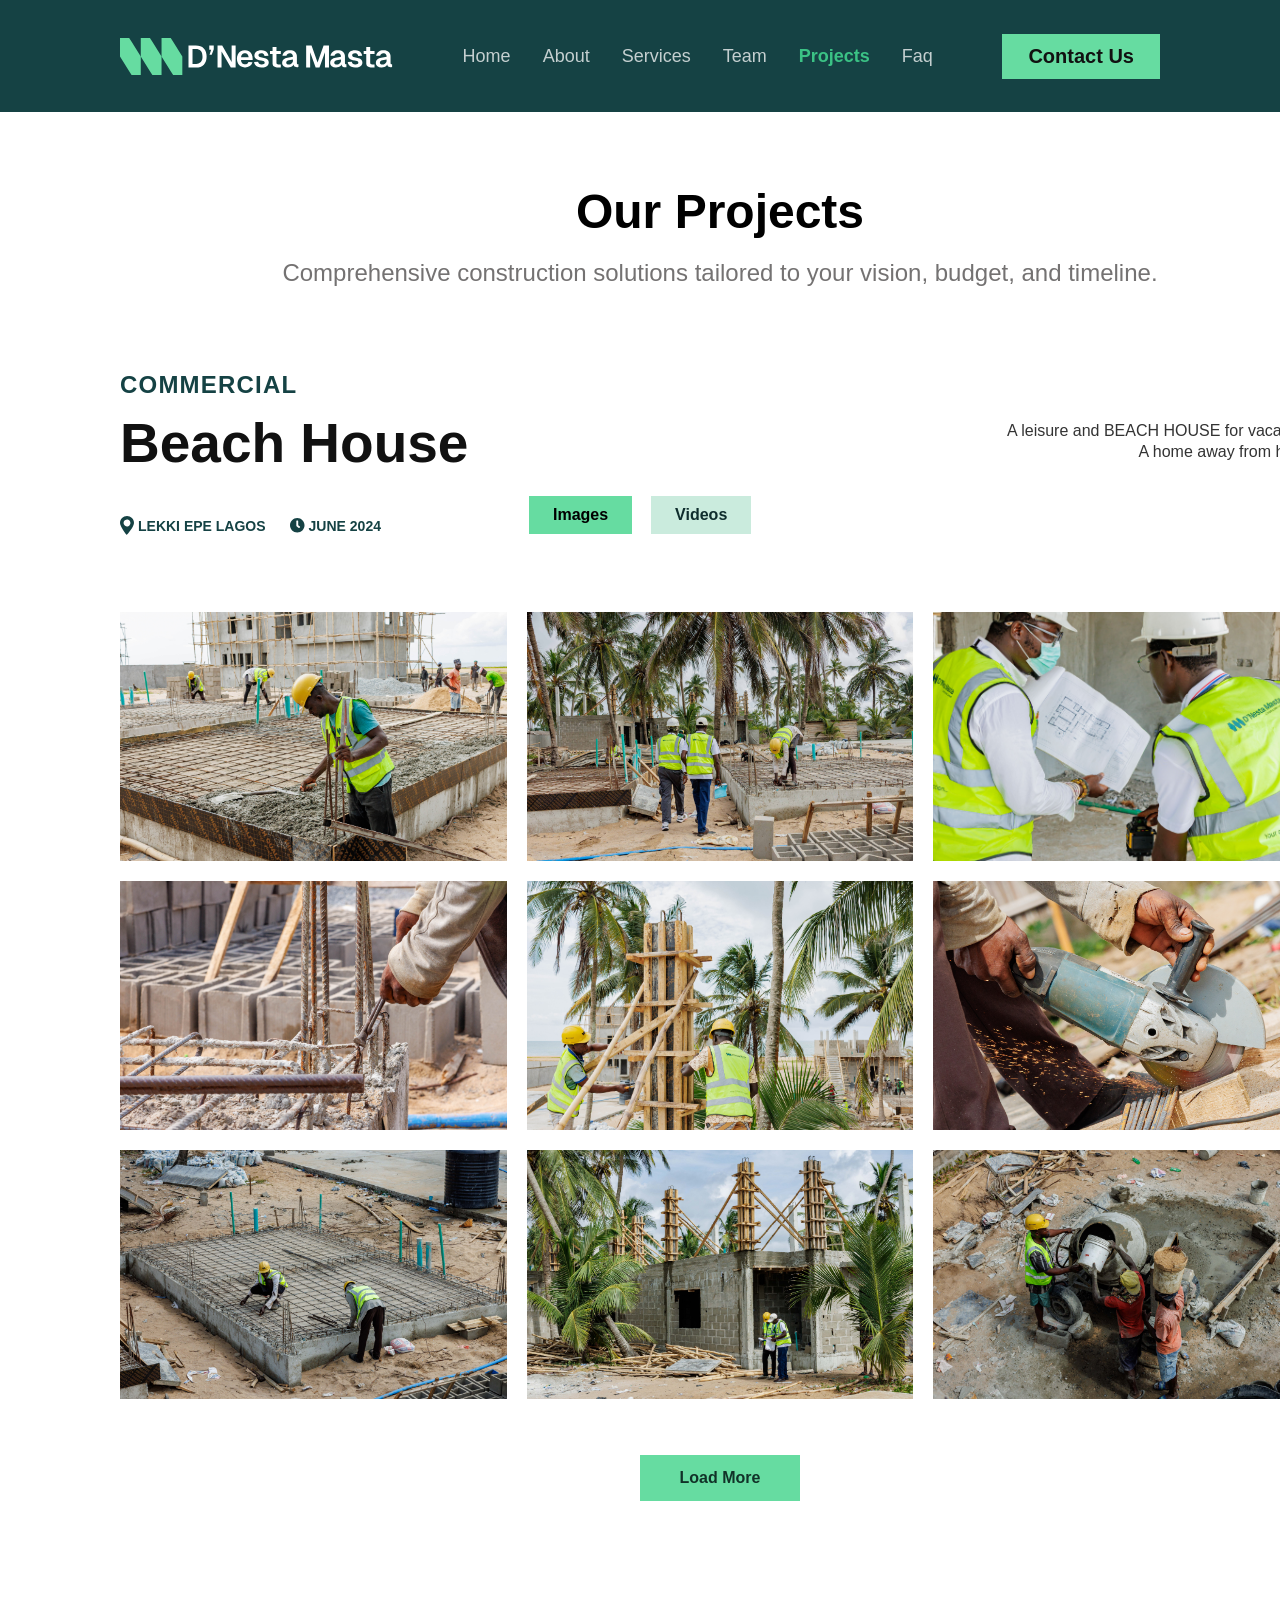
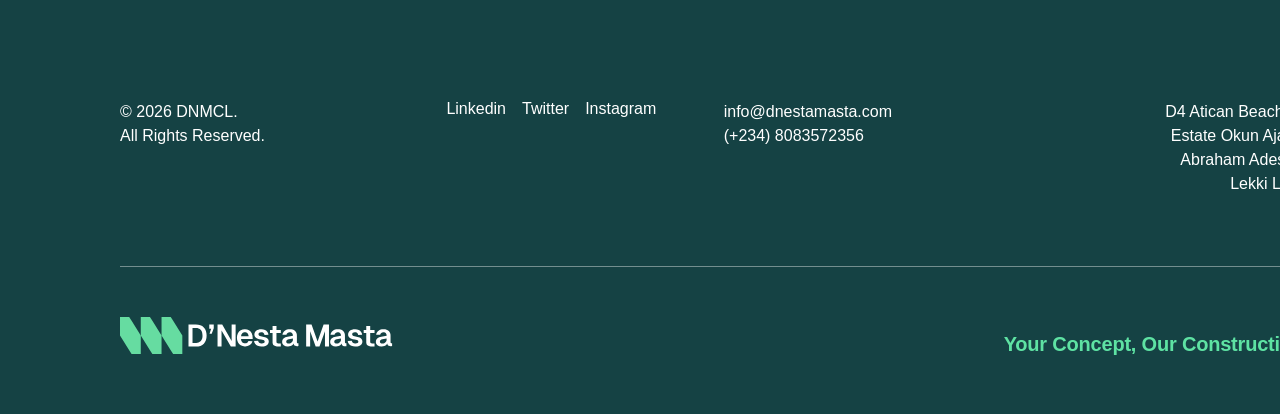
==== project-1.html @ f8fc4d4d "commit" ====
<!DOCTYPE html>
<html lang="en">
<head>
    <meta charset="UTF-8">
    <meta name="viewport" content="width=device-width, initial-scale=1.0">
    <title>Residential Project — D'Nesta Masta</title>
    
    <link rel="stylesheet" href="css/styles.css">
    
    <link rel="stylesheet" href="css/projects.css">
</head>
<body>

    <header class="site-header">
        <div class="site-container header-inner">
            <a href="index.html" class="brand-logo">
                <img src="Assets/Icon/Icon + Word Mark.svg" alt="D'Nesta Masta Logo" class="logo-mark">
            </a>

            <nav class="main-navigation">
                <ul class="nav-links-list">
                    <li><a href="index.html" class="nav-anchor">Home</a></li>
                    <li><a href="index.html#about" class="nav-anchor">About</a></li>
                    <li><a href="index.html#services" class="nav-anchor">Services</a></li>
                    <li><a href="index.html#team" class="nav-anchor">Team</a></li>
                    <li><a href="project-1.html" class="nav-anchor">Projects</a></li>
                    <li><a href="index.html#faq" class="nav-anchor">Faq</a></li>
                </ul>
            </nav>

            <div class="header-action">
                <a href="mailto:hello@nestermaster.com" class="btn-primary-cta">Contact Us</a>
            </div>
        </div>
    </header>

    <main class="portfolio-subpage-wrapper">
        
        <section class="portfolio-intro-deck">
            <div class="site-container text-center">
                <h1 class="portfolio-master-title">Our Projects</h1>
                <p class="portfolio-header-lead">
                    Comprehensive construction solutions tailored to your vision, budget, and timeline.
                </p>
            </div>
        </section>

        <section class="project-spec-showcase">
            <div class="site-container">
                <div class="project-spec-header">
                    <div class="spec-meta-left">
                        <span class="spec-tag">COMMERCIAL</span>
                        <h2 class="spec-title">Beach House</h2>
                        <div class="spec-logistics">
                            <span class="meta-item"> <img src="Assets/Icon/Location--inject-1.svg" alt=""> LEKKI EPE LAGOS</span>
                            <span class="meta-item"> <img src="Assets/Icon/Date.svg" alt=""> JUNE 2024</span>
                            
                            <div class="media-toggle-wrapper">
                                <button id="tab-show-images" class="btn-toggle-tab is-active">Images</button>
                                <button id="tab-show-videos" class="btn-toggle-tab">Videos</button>
                            </div>
                        </div>
                    </div>
                    <div class="spec-meta-right">
                        <p class="spec-description-text">
                           A leisure and BEACH HOUSE for vacations. <br>A home away from home.
                        </p>
                    </div>
                </div>

                <div id="project-gallery-grid" class="project-media-grid">
                    <div class="project-media-card" data-index="0"><img src="Assets/Images/dnmcl image/419A0001.jpg" alt="Residential Detail View"></div>
                    <div class="project-media-card" data-index="1"><img src="Assets/Images/dnmcl image/419A9999.jpg" alt="Residential Structural Build"></div>
                    <div class="project-media-card" data-index="2"><img src="Assets/Images/dnmcl image/419A0053.jpg" alt="Interior Framing Stage"></div>
                    <div class="project-media-card" data-index="3"><img src="Assets/Images/dnmcl image/419A9965.jpg" alt="Foundation Framework Block"></div>
                    <div class="project-media-card" data-index="4"><img src="Assets/Images/dnmcl image/419A0012.jpg" alt="Exterior Brick Masonry"></div>
                    <div class="project-media-card" data-index="5"><img src="Assets/Images/dnmcl image/419A0029.jpg" alt="Roofing Support Installation"></div>
                    <div class="project-media-card" data-index="6"><img src="Assets/Images/dnmcl image/419A9992.jpg" alt="Aerial Suite Perspective"></div>
                    <div class="project-media-card" data-index="7"><img src="Assets/Images/dnmcl image/419A9978.jpg" alt="Site Progress Overview"></div>
                    <div class="project-media-card" data-index="8"><img src="Assets/Images/dnmcl image/419A9987.jpg" alt="Plastering Work In Progress"></div>

                    <div class="project-media-card hidden-row" data-index="9"><img src="Assets/Images/dnmcl image/419A0039.jpg" alt="Additional Progress Shot"></div>
                    <div class="project-media-card hidden-row" data-index="10"><img src="Assets/Images/dnmcl image/419A0043.jpg" alt="Additional Progress Shot"></div>
                    <div class="project-media-card hidden-row" data-index="11"><img src="Assets/Images/dnmcl image/419A0020.jpg" alt="Additional Progress Shot"></div>
                    <div class="project-media-card hidden-row" data-index="12"><img src="Assets/Images/dnmcl image/419A9978.jpg" alt="Additional Progress Shot"></div>
                    <div class="project-media-card hidden-row" data-index="13"><img src="Assets/Images/dnmcl image/419A9989.jpg" alt="Additional Progress Shot"></div>
                </div>

                <div id="project-video-grid" class="project-media-grid hidden-pane">
       <div class="project-media-card video-card">
                        <video controls poster="Assets/Images/dnmcl image/419A9999.jpg">
                            <source src="Assets/Videos/DJI_20260325104819_0521.mov" type="video/mp4">
                        </video>
                    </div>

                    <div class="project-media-card video-card">
                        <video controls poster="Assets/Images/dnmcl image/419A0001.jpg">
                            <source src="Assets/Videos/DJI_20260325101405_0474.mov" type="video/mp4">
                        </video>
                    </div>

                    <div class="project-media-card video-card">
                        <video controls poster="Assets/Images/dnmcl image/419A9993.jpg">
                            <source src="Assets/Videos/DJI_20260325105020_0524.mov" type="video/mp4">
                        </video>
                    </div>
                </div>

                <div class="gallery-action-wrapper">
                    <button id="btn-load-more" class="btn-gallery-load">Load More</button>
                </div>

                <div id="gallery-lightbox" class="lightbox-overlay">
    <button class="lightbox-close" aria-label="Close Preview">✕</button>
    
    <button class="lightbox-arrow arrow-left" aria-label="Previous Image">
        <img src="Assets/Icon/Prev.svg" alt="prev-btn">
    </button>
    
    <!-- 🎯 Dynamic Media Stage Wrapper -->
    <div class="lightbox-content">
        <img id="lightbox-target-img" src="" alt="Expanded Project Image View" style="display: none;">
        <video id="lightbox-target-video" controls autoplay src="" style="display: none;"></video>
    </div>
    
    <button class="lightbox-arrow arrow-right" aria-label="Next Image">
        <img src="Assets/Icon/next.svg" alt="next-btn">
    </button>
</div>

            </div>
        </section>
    </main>

    <footer class="site-footer-wrapper">
        <div class="site-container">
            <div class="footer-meta-grid">
                <div class="footer-grid-col col-copyright">
                    <p>© 2026 DNMCL.<br>All Rights Reserved.</p>
                </div>
                <div class="footer-grid-col col-socials">
                    <ul class="footer-inline-links">
                        <li><a href="https://linkedin.com" target="_blank" rel="noopener">Linkedin</a></li>
                        <li><a href="https://twitter.com" target="_blank" rel="noopener">Twitter</a></li>
                        <li><a href="https://instagram.com" target="_blank" rel="noopener">Instagram</a></li>
                    </ul>
                </div>
                <div class="footer-grid-col col-contact">
                    <p>
                        <a href="mailto:info@dnestamasta.com" class="footer-interactive-link">info@dnestamasta.com</a><br>
                        <a href="tel:+2348083572356" class="footer-interactive-link">(+234) 8083572356</a>
                    </p>
                </div>
                <div class="footer-grid-col col-address">
                    <p>
                        D4 Atican Beach view<br>
                        Estate Okun Ajah Off<br>
                        Abraham Adesanya<br>
                        Lekki Lagos.
                    </p>
                </div>
            </div>

            <hr class="footer-structural-divider">

            <div class="footer-branding-block">
                <div class="footer-brand-anchor">
                    <img src="Assets/Icon/Icon + Word Mark.svg" alt="D'Nesta Masta Logo" class="footer-brand-logo-img">
                </div>
                <div class="footer-tagline-block">
                    <p class="footer-tagline-text">Your Concept, Our Construction...</p>
                </div>
            </div>
        </div>
    </footer>

    <script src="js/main.js"></script>
    <script src="js/projects.js"></script>
</body>
</html>
---- css/styles.css ----
/* ==========================================================================
   1. GEIST SANS FONTS INSTALLATION
   ========================================================================== */
@font-face {
    font-family: 'Geist';
    src: url('../Assets/Fonts/Geist-Light.woff2') format('woff2');
    font-weight: 300;
    font-style: normal;
    font-display: swap;
}

@font-face {
    font-family: 'Geist';
    src: url('../Assets/Fonts/Geist-Regular.woff2') format('woff2');
    font-weight: 400;
    font-style: normal;
    font-display: swap;
}

@font-face {
    font-family: 'Geist';
    src: url('../Assets/Fonts/Geist-Medium.woff2') format('woff2');
    font-weight: 500;
    font-style: normal;
    font-display: swap;
}

@font-face {
    font-family: 'Geist';
    src: url('../Assets/Fonts/Geist-Semibold.woff2') format('woff2');
    font-weight: 600;
    font-style: normal;
    font-display: swap;
}

@font-face {
    font-family: 'Geist';
    src: url('../Assets/Fonts/Geist-Bold.woff2') format('woff2');
    font-weight: 700;
    font-style: normal;
    font-display: swap;
}

@font-face {
    font-family: 'Geist';
    src: url('../Assets/Fonts/Geist-Extrabold.woff2') format('woff2');
    font-weight: 800;
    font-style: normal;
    font-display: swap;
}

@font-face {
    font-family: 'Geist';
    src: url('../Assets/Fonts/Geist-Black.woff2') format('woff2');
    font-weight: 900;
    font-style: normal;
    font-display: swap;
}

/* ==========================================================================
   2. DESIGN TOKENS (EXCLUSIVELY 1440PX DESKTOP SPECIFICATIONS)
   ========================================================================== */
:root {
    /* Color Palette */
    --clr-teal-bg: #154244;
    --clr-mint-accent: #66DCA1;
    --clr-text-white: #FFFFFF;
    --clr-dark-heading: #000000;
    --clr-dark-meta: #111111;
    --clr-mint-green: #E6EFEE;
    --clr-mint-deepgreen: #BCD2D3;
    
    /* Typography Family */
    --font-family-base: 'Geist', -apple-system, BlinkMacSystemFont, sans-serif;

    /* 🎬 MOTION AND ANIMATION CONTROLS */
    --ease-premium-spring: cubic-bezier(0.25, 1, 0.5, 1);
    --ease-smooth-in-out: cubic-bezier(0.9, 0, 0.2, 1);
    --motion-duration-long: 5s;
}

/* ==========================================================================
   3. GLOBAL MASTER RESET & GROUND RULES
   ========================================================================== */
*, *::before, *::after {
    box-sizing: border-box;
    margin: 0;
    padding: 0;
}

html {
    scroll-behavior: smooth;
    background-color: #FFFFFF;
}

body {
    font-family: var(--font-family-base);
    background-color: #FFFFFF;
    -webkit-font-smoothing: antialiased;
    padding-top: 104px;    /* Matches the exact desktop height of your header */
}

/* ==========================================================================
   3.1 HARDWARE ACCELERATED ENTRANCE KEYFRAMES
   ========================================================================== */
@keyframes sectionCardReveal {
    from {
        opacity: 0;
        transform: translateY(40px) scale(0.98);
    }
    to {
        opacity: 1;
        transform: translateY(0) scale(1);
    }
}

@keyframes sideSlideReveal {
    from {
        opacity: 0;
        transform: translateX(50px);
    }
    to {
        opacity: 1;
        transform: translateX(0);
    }
}

/* ==========================================================================
   4. LOCKED LAYOUT CONTAINER SPECIFICATIONS (1440px Canvas / 1200px Content)
   ========================================================================== */
.site-container {
    width: 1440px;
    max-width: 1440px;
    margin-right: auto;
    margin-left: auto;
    padding-right: 120px; /* Precise Right Alignment Guideline */
    padding-left: 120px;  /* Precise Left Alignment Guideline */
}

/* ==========================================================================
   5. SITE HEADER COMPONENT (DESKTOP)
   ========================================================================== */
.site-header {
    background-color: var(--clr-teal-bg);
    width: 100%;
    height: 112px; /* Fixed premium desktop rhythm height */
    display: flex;
    align-items: center;
    position: fixed;
    top: 0;
    left: 0;
    z-index: 1000;
}

.header-inner {
    display: flex;
    justify-content: space-between;
    align-items: center;
    width: 100%;
}

.brand-logo {
    display: flex;
    align-items: center;
    gap: 12px;
    text-decoration: none;
    color: var(--clr-text-white);
}

.logo-mark {
    width: auto;
    height: 37px;
}

.logo-text {
    font-size: 24px;
    font-weight: 700;
    letter-spacing: -0.02em;
}

/* Horizontal Link Matrix */
.nav-links-list {
    display: flex;
    align-items: center;
    gap: 32px;
    list-style: none;
}

.nav-anchor {
    font-size: 18px;
    font-weight: 450;
    color: var(--clr-text-white);
    text-decoration: none;
    opacity: 0.75;
    transition: opacity 0.25s ease;
}

.nav-anchor.active-anchor {
    color: #3bc285;
    font-weight: 600;
}

.nav-anchor:hover,
.active-anchor {
    opacity: 1;
    color: var(--clr-mint-accent);
}

/* Brand Button Structure */
.btn-primary-cta {
    background-color: var(--clr-mint-accent);
    color: var(--clr-dark-meta);
    text-decoration: none;
    padding: 11px 26px;
    border-radius: 0px;
    font-weight: 650;
    font-size: 20px;
    display: inline-block;
    transition: transform 0.2s ease, box-shadow 0.2s ease;
}

.btn-primary-cta:hover {
    transform: translateY(-1px);
    box-shadow: 0 4px 12px rgba(94, 226, 163, 0.2);
}

/* ==========================================================================
   6. HERO VIEWPORT COMPONENT (DESKTOP)
   ========================================================================== */
.hero-viewport-section {
    background-color: #FFFFFF;
    padding-top: 99px;
    padding-bottom: 99px;
}

.hero-inner-layout {
    display: flex;
    flex-direction: column;
    align-items: center;
}

/* Split Typography Controls */
.hero-master-headline {
    color: var(--clr-dark-heading);
    font-size: 64px;
    font-weight: 700;
    line-height: 1.15;
    letter-spacing: -0.03em;
    text-align: center;
    margin-bottom: 56px;
    display: flex;
    flex-direction: column;
}

.headline-row-top {
    display: block;
}

.headline-row-bottom {
    display: block;
}

/* Precise Image Framing Framework */
.hero-asset-frame {
    position: relative;
    width: 100%; /* Fully spans the 1200px internal grid container bounds */
    height: 548px;
    overflow: hidden;
    border-radius: 20px;
}

.hero-main-display {
    width: 100%;
    height: 548px;        
    object-fit: cover;    /* 🌟 CRUCIAL: This prevents the image from looking squished */
    border-radius: 20px;
    display: block;
    object-position: center 70%;
    transition: transform 0.4s ease;
}

.hero-asset-frame:hover .hero-main-display {
    transform: scale(1.04);
}

/* Absolute Center Overlay Positioning Grid */
.metric-accent-badge {
    left: 50%; 
    right: 50%;
    transform: translateX(-50%);
    background-color: var(--clr-mint-accent);
    padding: 28px 45px;
    margin-right: 372px;
    margin-left: 844px;
    margin-top: -62px;
    border-radius: 0px;
    display: flex;
    align-items: center;
    gap: 16px;
    box-shadow: 0px 12px 32px rgba(0, 0, 0, 0.08);
    z-index: 500;
}

.metric-num {
    font-size: 56px;
    font-weight: 900;
    color: #FFFFFF;
    letter-spacing: -0.03em;
    line-height: 1;
}

.metric-label-block {
    display: flex;
    flex-direction: column;
    text-align: left;
    color: var(--clr-dark-meta);
    line-height: 1.15;
}

.label-meta-top {
    font-size: 20px;
    font-weight: 700;
    letter-spacing: -0.03em;
}

.label-meta-bold {
    font-size: 40px;
    font-weight: 800;
    letter-spacing: 0.02em;
}
/* ==========================================================================
   7. ABOUT SECTION COMPONENT (DESKTOP SPECIFIC - 1440PX SYSTEM)
   ========================================================================== */
.about-viewport-section {
    background-color: #FFFFFF;
    padding-top: 99px;
    padding-bottom: 99px;
    position: relative;
    
    /* 🎬 ENFORCED VIEWPORT TRACKING ANCHOR */
    view-timeline: --aboutTimeline block;
}

/* Header Context Alignment */
.about-section-header {
    text-align: center;
    margin-bottom: 64px;
    display: flex;
    flex-direction: column;
    align-items: center;
}

.about-main-title {
    color: var(--clr-dark-heading);
    font-size: 48px;
    font-weight: 700;
    letter-spacing: -0.02em;
    margin-bottom: 16px;
}

.about-header-lead {
    color: #666666;
    font-size: 24px;
    font-weight: 400;
    line-height: 1.5;
    max-width: 980px;
}

/* Bento Grid System Framework */
.about-bento-grid {
    display: grid;
    grid-template-columns: 1.35fr 1fr;
    gap: 22px;
    align-items: start;
    width: 1200px;
    height: 347px;
    position: relative;
}

/* Left Card Component with Hardware-Accelerated Motion Link */
.concept-feature-card {
    background-color: var(--clr-mint-green);
    border-radius: 0px;
    padding: 25px;
    padding-top: 2px;
    padding-bottom: 2px;
    display: flex;
    align-items: center;
    gap: 25px;
    min-height: 347px;
    
    /* 🎬 FALLBACK BASELINE STATE */
    opacity: 0;
    will-change: transform, opacity;
    
    /* 🎬 HARDWARE ACCELERATED MOTION TIMELINE */
    animation: sectionCardReveal var(--motion-duration-long) var(--ease-premium-spring) forwards;
    animation-timeline: --aboutTimeline;
    animation-range: entry 5% cover 30%; /* Bulletproof range mapping across browsers */
}

.concept-image-frame {
    width: 311px;
    height: 297px;
    overflow: hidden;
    background: transparent;
}

.concept-display-img {
    width: 311px;
    height: 297px;
    object-fit: cover;
    display: block;
    transition: transform 0.4s ease;
}

.concept-feature-card:hover .concept-display-img {
    transform: scale(1.04);
}

.concept-content-block {
    display: flex;
    flex-direction: column;
    justify-content: center;
}

.concept-card-title {
    color: var(--clr-dark-heading);
    font-size: 20px;
    font-weight: 650;
    line-height: 1.25;
    letter-spacing: -0.01em;
    margin-bottom: 17px;
    margin-top: -9px;
    display: flex;
    flex-direction: column;
}

.concept-card-body {
    color: #000000;
    font-size: 20px;
    line-height: auto;
    font-weight: 400;
    margin-bottom: 52px;
}

/* Internal Card Action Link */
.btn-secondary-cta {
    background-color: var(--clr-teal-bg);
    color: var(--clr-text-white);
    text-decoration: none;
    padding: 11px 22px;
    height: 48px;
    border-radius: 0px;
    font-weight: 650;
    font-size: 20px;
    align-self: flex-start;
    transition: background-color 0.2s ease;
}

.btn-secondary-cta:hover {
    background-color: #0d2f2f;
}

/* Right Panel Metric Grid Assembly with Motion Link */
.metrics-grid-aside {
    display: flex;
    flex-wrap: wrap;
    grid-template-columns: repeat(2, 1fr);
    grid-template-rows: repeat(2, 1fr);
    gap: 22px 22px;
    width: 533px;
    height: 347px;
}

/* Individual Metric Cards Staggered Entry Motion Hooks */
.concept-feature-card,
.metrics-grid-aside .metric-data-card,
.metrics-grid-aside .metric-data-card-1,
.metrics-grid-aside .metric-data-card-2,
.metrics-grid-aside .metric-data-card-3 {
    /* 🎬 FALLBACK BASELINE STATE */
    opacity: 0;
    will-change: transform, opacity;

    /* 🎬 HARMONIZED SLIDE REVEAL WITH TIMING CONTROLS */
    animation: sideSlideReveal var(--motion-duration-long) var(--ease-premium-spring) forwards;
    animation-timeline: --aboutTimeline;
}

/* Staggering window triggers perfectly aligned to look clean as you descend */
.concept-feature-card { animation-range: entry 10% cover 80%; }
.metrics-grid-aside .metric-data-card   { animation-range: entry 10% cover 80%; }
.metrics-grid-aside .metric-data-card-1 { animation-range: entry 10% cover 80%; }
.metrics-grid-aside .metric-data-card-2 { animation-range: entry 10% cover 80%; }
.metrics-grid-aside .metric-data-card-3 { animation-range: entry 10% cover 80%; }

.metric-data-card {
    background-color: var(--clr-mint-green); 
    border-radius: 0px;
    padding-top: 6px;
    padding-bottom: 16px ;
    padding-left: 21px ;
    padding-right: 137px;
    display: flex;
    flex-direction: column;
    justify-content: center;
}

.metric-data-card-1 {
    background-color: var(--clr-mint-green); 
    border-radius: 0px;
    padding-top: 26px;
    padding-bottom: 26px ;
    padding-left: 21px ;
    padding-right: 111px;
    display: flex;
    flex-direction: column;
    justify-content: center;
}

.metric-data-card-2 {
    background-color: var(--clr-mint-green); 
    border-radius: 0px;
    padding-top: 26px;
    padding-bottom: 26px ;
    padding-left: 21px ;
    padding-right: 140px;
    display: flex;
    flex-direction: column;
    justify-content: center;
}

.metric-data-card-3 {
    background-color: var(--clr-mint-green); 
    border-radius: 0px;
    padding-top: 26px;
    padding-bottom: 26px ;
    padding-left: 21px ;
    padding-right: 58px;
    display: flex;
    flex-direction: column;
    justify-content: center;
}

.metric-num-display {
    color: var(--clr-teal-bg);
    font-size: 56px;
    font-weight: 900;
    letter-spacing: -0.02em;
    line-height: 1;
    margin-bottom: 12px;
}

.metric-label-display {
    color: #222222;
    font-size: 16px;
    font-weight: 600;
    letter-spacing: -0.01em;
}

/* ==========================================================================
   8. FOUNDATION SECTION COMPONENT (DESKTOP SPECIFIC - 1440PX SYSTEM)
   ========================================================================== */
.foundation-viewport-section {
    background-color: #EBF1F1; /* Soft tint backdrop canvas spanning the full screen width */
    padding-top: 99px;
    padding-bottom: 99px;
}

/* Header Text Alignment Matrix */
.foundation-section-header {
    text-align: center;
    margin-bottom: 64px;
    display: flex;
    flex-direction: column;
    align-items: center;
}

.foundation-main-title {
    color: var(--clr-dark-heading);
    font-size: 48px;
    font-weight: 700;
    letter-spacing: -0.02em;
    margin-bottom: 16px;
}

.foundation-header-lead {
    color: #666666;
    font-size: 24px;
    font-weight: 400;
    line-height: 1.5;
    max-width: 780px; /* Precise layout line width configuration */
}

/* Column Row Layout Stack */
.foundation-rows-stack {
    display: flex;
    flex-direction: column;
    gap: 32px; /* Uniform spatial rhythm between cards */
    width: 100%;
}

/* Individual Content Row Grid Panels with Waterfall Sequence Motion Mapping */
.foundation-row-card {
    background-color: #FFFFFF; /* Crisp white interior panel surfaces */
    border-radius: 0px;
    overflow: hidden;
    display: grid;
    grid-template-columns: 412px 1fr; /* Precise alignment distribution ratio */
    min-height: 240px;
    width: 100%; /* Spans full width inside the 1200px constraint layer */
    
    /* Cinematic Continuous Rolling Track View Hook */
    view-timeline-name: --rowTimeline;
    view-timeline-axis: block;
    animation: sectionCardReveal 0.7s var(--ease-smooth-in-out) both;
    animation-timeline: --rowTimeline;
    animation-range: entry 5% entry-crossing 45%;
}

/* Asset Container Frame */
.foundation-image-block {
    width: 100%;
    height: 100%;
    overflow: hidden;
}

.foundation-row-img {
    width: 100%;
    height: 100%;
    object-fit: cover;
    display: block;
    transition: transform 0.4s ease;
}

.foundation-row-card:hover .foundation-row-img {
    transform: scale(1.04);
}

/* Content Frame Layout Details */
.foundation-content-block {
    padding: 48px 56px; /* Generous text margins matching your desktop design aspect ratio */
    display: flex;
    flex-direction: column;
    justify-content: center;
}

.foundation-card-title {
    color: var(--clr-dark-heading);
    font-size: 28px;
    font-weight: 700;
    letter-spacing: -0.01em;
    margin-bottom: 14px;
}

.foundation-card-body {
    color: var(--clr-dark-heading);
    font-size: 24px;
    line-height: 1.6;
    font-weight: 400;
    max-width: 640px;
}

/* Values Custom Typography Rules */
.values-detailed-list {
    list-style: none;
    display: flex;
    flex-direction: column;
    gap: 10px;
}

.values-detailed-list li {
    color: var(--clr-dark-heading);
    font-size: 24px;
    line-height: 1.2;
}

.values-detailed-list li strong {
    color: var(--clr-dark-heading);
    font-weight: 400;
}

/* ==========================================================================
   9. SERVICES SECTION COMPONENT (REALIGNED BACKGROUND & PERFECT SQUARES)
   ========================================================================== */
.services-viewport-section {
    background-color: #FFFFFF; /* Main background starts out clean white */
    padding-top: 99px;
    padding-bottom: 99px;
}

/* Header stays cleanly on top of the white background */
.services-section-header {
    text-align: center;
    margin-bottom: 56px;
    display: flex;
    flex-direction: column;
    align-items: center;
}

.services-main-title {
    color: var(--clr-dark-heading);
    font-size: 48px;
    font-weight: 700;
    letter-spacing: -0.02em;
    margin-bottom: 16px;
}

.services-header-lead {
    color: #666666;
    font-size: 24px;
    font-weight: 400;
    line-height: 1.5;
    max-width: 820px;
}

/* 🛠️ BACKGROUND COLOR TRAY: Kicks in immediately after the description text */
.services-color-tray {
    background-color: var(--clr-mint-deepgreen); /* deep tint backdrop color begins here */
    width: 100%;
    padding-top:99px;
    padding-bottom:99px;
}

/* 4-Column Grid mapping within the 1200px box framework */
.services-desktop-grid {
    display: grid;
    grid-template-columns: repeat(4, 1fr);
    gap: 32px; 
    align-items: start;
    width: 100%;
}

/* 🛠️ THE PERFECT SQUARE CUSTOM CARD ASYMMETRY */
.service-custom-card {
    background-color: #FFFFFF;
    width: 100%;
    
    /* 1:1 Aspect Ratio forces height to track width exactly, creating a square */
    aspect-ratio: 1 / 1; 
    
    /* Architectural Clipped Corner System */
    clip-path: polygon(60px 0%, 100% 0%, 100% calc(100% - 40px), calc(100% - 60px) 100%, 0% 100%, 0% 40px);
    
    padding: 40px 28px;
    transition: transform 0.3s ease, box-shadow 0.3s ease;
    
}


/* 🎬 STAGGERED ENTRANCE THRESHOLDS (Negative offsets to allow slow, visible reveal from bottom screen edge) */
.service-custom-card:nth-child(1) { animation-range: entry -5% entry 45%; }
.service-custom-card:nth-child(2) { animation-range: entry 2% entry 52%; }
.service-custom-card:nth-child(3) { animation-range: entry 9% entry 59%; }
.service-custom-card:nth-child(4) { animation-range: entry 16% entry 66%; }

/* 🛠️ SCRIPT INTERACTION OVERRIDE: When text expands, we break the square aspect ratio 
   safely so the card expands vertically without cutting text or warping corners */
.service-custom-card.is-expanded-card {
    aspect-ratio: auto;
}

.service-custom-card:hover {
    transform: translateY(-8px);
}

.service-card-inner-wrap {
    display: flex;
    flex-direction: column;
    height: 100%;
    justify-content: space-between; /* Pins icons up top and "Read more" buttons along the base line */
}

/* Inner Layout Elements */
.service-icon-box {
    width: 100%;
    margin-bottom: 16px;
}

.service-vector {
    height: 48px;
    width: auto;
    display: block;
    will-change: transform;
    /* Smooth transitions for a snappy, premium bouncing effect on entry/exit */
    transition: transform 0.4s cubic-bezier(0.175, 0.885, 0.32, 1.275); 
}

/* --- The Icon Pop Interaction Trigger --- */
/* When the card is hovered, the icon will scale up by 12% and lift upwards seamlessly */
.service-custom-card:hover .service-vector {
    transform: scale(1.12) translateY(-4px);
    color: var(--clr-teal-bg); /* Optional: changes vector color mapping slightly if utilizing SVG injection */
}

.service-card-title {
    color: var(--clr-dark-heading);
    font-size: 22px;
    font-weight: 700;
    line-height: 1.25;
    letter-spacing: -0.01em;
    margin-bottom: 12px;
}

/* Base Text Container State */
.service-expand-wrapper {
    overflow: hidden;
    transition: max-height 0.4s cubic-bezier(0.4, 0, 0.2, 1);
    max-height: 48px; /* Shows only the absolute teaser summary line to save card height space */
    margin-bottom: 16px;
}

.service-card-body-text {
    color: #444444;
    font-size: 14px;
    line-height: 1.5;
    font-weight: 400;
}

.btn-service-toggle {
    background: none;
    border: none;
    color: #444444;
    font-size: 14px;
    font-weight: 600;
    text-decoration: underline;
    cursor: pointer;
    align-self: flex-start;
    padding: 0;
    margin-top: auto; /* Keeps the toggle link resting evenly at the bottom edge */
}


/* ==========================================================================
   10. MEET THE TEAM SECTION (DESKTOP SYSTEM - 1440PX CANVAS)
   ========================================================================== */
.team-viewport-section {
    background-color: #FFFFFF; /* Matches upper section breaks */
    padding-top: 99px;
    padding-bottom: 99px;
}

.team-section-header {
    text-align: center;
    margin-bottom: 56px;
    display: flex;
    flex-direction: column;
    align-items: center;
}

.team-main-title {
    color: var(--clr-dark-heading);
    font-size: 48px;
    font-weight: 700;
    letter-spacing: -0.02em;
    margin-bottom: 16px;
}

.team-header-lead {
    color: #666666;
    font-size: 24px;
    font-weight: 400;
    line-height: 1.5;
    max-width: 950px;
}

/* COLOR TRAY TINT: Anchors background right after text block */
.team-color-tray {
    background-color: var(--clr-mint-deepgreen);
    width: 100%;
    padding-top: 80px;
    padding-bottom: 120px;
    
    /* Viewport Tracking Anchor */
    view-timeline-name: --teamTimeline;
    view-timeline-axis: block;
}

/* 3-Column Layout structure within your standard 1200px block wrapper */
.team-desktop-grid {
    display: grid;
    grid-template-columns: repeat(3, 1fr);
    gap: 64px 117px; /* 64px vertical row distance, 40px horizontal column gap */
    width: 100%;
}

/* Individual Team Member Component Cards with Floating Entry Animations */
.team-profile-card {
    display: flex;
    flex-direction: column;
    
    /* Core Entrance Setup */
    animation: sectionCardReveal var(--motion-duration-long) var(--ease-premium-spring) both;
    animation-timeline: --teamTimeline;
}

/* Staggering columns for profile cards entries */
.team-profile-card:nth-child(1) { animation-range: entry 5% entry-crossing 45%; }
.team-profile-card:nth-child(2) { animation-range: entry 15% entry-crossing 55%; }
.team-profile-card:nth-child(3) { animation-range: entry 25% entry-crossing 65%; }

/* ARCHITECTURAL CLIPPED IMAGING PROFILE FRAME */
.team-image-frame {
    width: 100%;
    overflow: hidden;
    margin-bottom: 24px;
    margin-left: -20px;
    background: transparent; /* No background color needed so your PNGs sit clean */
}

.team-portrait-img {
    width: 100%;
    height: 100%;
    object-fit: contain; /* Changed to contain so pre-masked edges don't get cropped */
    display: block;
    transition: transform 0.4s ease;
}

/* Subtle Hover Interactive Depth Indicator */
.team-profile-card:hover .team-portrait-img {
    transform: scale(1.04);
}

/* Text Content Details */
.team-meta-details {
    display: flex;
    flex-direction: column;
    padding-bottom: 16px;
    margin-left: -19px;
    border-bottom: 1.1px solid #000000; /* ACCENT LINE BAR */
}

.team-member-name {
    color: var(--clr-dark-heading);
    font-size: 18px;
    font-weight: 700;
    letter-spacing: -0.01em;
    line-height: 1.3;
    margin-bottom: 8px;
}

.team-member-role {
    color: #555555;
    font-size: 16px;
    font-weight: 600;
    line-height: 1.4;
}

/* ==========================================================================
   11. PROJECTS SECTION COMPONENT (DESKTOP SYSTEM - 1440PX CANVAS)
   ========================================================================== */
.projects-viewport-section {
    background-color: #FFFFFF;
    padding-top: 99px;
    padding-bottom: 99px;
}

.projects-section-header {
    text-align: center;
    margin-bottom: 56px;
    display: flex;
    flex-direction: column;
    align-items: center;
}

.projects-main-title {
    color: var(--clr-dark-heading);
    font-size: 50px;
    font-weight: 700;
    letter-spacing: -0.02em;
    margin-bottom: 16px;
}

.projects-header-lead {
    color: #666666;
    font-size: 24px;
    font-weight: 400;
    line-height: 1.5;
    max-width: 820px;
}

/* Color Tray Setup */
.projects-color-tray {
    background-color: #BCD2D3;
    width: 100%;
    padding-top: 72px;
    padding-bottom: 72px;
    
    /* Viewport Tracking Anchor */
    view-timeline-name: --projectsTimeline;
    view-timeline-axis: block;
}

/* Outer layout containing buttons alongside the grid box */
.slider-outer-wrapper {
    position: relative;
    display: flex;
    align-items: center;
    justify-content: center;
    width: 100%; /* Ensures it fills up the 1200px content space */
}

/* THE WINDOW CONTAINER (The viewport mask) */
.projects-slider-window {
    width: 100%;      /* Pins the mask to exactly the width of the 1200px container */
    overflow: hidden; /* Cuts off any cards that slide past the right edge */
}

/* THE SLIDER TRACK TRAIN WITH ENTRANCE ANIMATION MAPPING */
.projects-slider-track {
    display: grid;
    grid-auto-flow: column;
    grid-auto-columns: calc(600px - 16px); /* Forces exactly 2 cards wide per pane */
    gap: 32px;
    width: max-content; /* Permits the track train to expand past boundary limit without squeezing */
    transition: transform 0.5s cubic-bezier(0.25, 1, 0.5, 1);
    will-change: transform;
    
    /* Sleek full track reveal entry configuration */
    animation: sectionCardReveal 0.9s var(--ease-premium-spring) both;
    animation-timeline: --projectsTimeline;
    animation-range: entry 10% entry-crossing 50%;
}

/* Individual Content Display Cards */
.project-display-card {
    background-color: #FFFFFF;
    border-radius: 0px;
    padding: 24px;
    display: grid;
    grid-template-columns: 240px 1fr; /* Image left, copy content right */
    gap: 28px;
    align-items: center;
    box-shadow: 0 4px 20px rgba(0, 0, 0, 0.02);
    width: 603.56px;
}

/* ARCHITECTURAL PRE-MASK IMAGE CARDS */
.project-image-frame {
    width: 318px;
    height: 303px;
    overflow: hidden;
    background: transparent;
}

.project-card-img {
    width: 100%;
    height: 100%;
    object-fit: cover;
    display: block;
    transition: transform 0.4s ease;
}

.project-display-card:hover .project-card-img {
    transform: scale(1.04);
}

/* Copy Content Rules */
.project-info-block {
    display: flex;
    flex-direction: column;
    margin-left: 75px;
}

.project-tag {
    color: #000000;
    font-size: 16px;
    font-weight: 600;
    letter-spacing: 0.05em;
    margin-bottom: 18px;
}

.project-card-title {
    color: #0F2D2D; /* Deep corporate teal dark token */
    font-size: 18px;
    font-weight: 800;
    line-height: 1.3;
    margin-bottom: 30px;
    letter-spacing: -0.01em;
}

.project-card-body {
    color: #000000;
    font-size: 15px;
    line-height: 1.5;
    margin-bottom: 20px;
}

/* Meta Data Context Rows (Location, Date) */
.project-meta-data {
    display: flex;
    flex-direction: column;
    gap: 8px;
    margin-bottom: 35px;
}

.meta-item {
    display: flex;
    align-items: center;
    gap:4px;
    color: #154244;
    font-size: 14px;
    font-weight: 700;
}

.meta-icon {
    width: 16px;
    height: 16px;
    flex-shrink: 0;
    color: #154244;
}

/* Action View Link Trigger */
.btn-project-link {
    background-color: #154244;
    color: #FFFFFF;
    text-decoration: none;
    font-size: 13px;
    font-weight: 700;
    height: 43px;
    width: 144px;
    padding-top: 13px;
    padding-bottom: 13px;
    padding-left: 18px;
    border-radius: 0px;
    align-self: flex-start;
    transition: background-color 0.2s ease;
}

.btn-project-link:hover {
    background-color: #66DCA1;
}

/* SLIDER NAVIGATION BUTTONS */
.slider-nav-btn {
    position: absolute;
    width: 50px;
    height: 50px;
    border-radius: 50%;
    background-color: #154244;
    color: #FFFFFF;
    border: none;
    display: flex;
    align-items: center;
    justify-content: center;
    cursor: pointer;
    z-index: 10;
    transition: background-color 0.2s ease, opacity 0.2s ease;
}

.slider-nav-btn:hover {
    background-color: #66DCA1;
}

/* Positioning buttons slightly outside / nested on row edge borders */
.prev-btn { left: 34px; }
.next-btn { right: 34px; }

/* Disabled State formatting */
.slider-nav-btn:disabled {
    background-color: #154244;
    cursor: not-allowed;
    opacity: 0.6;
}

/* ==========================================================================
   12. FREQUENTLY ASKED QUESTIONS COMPONENT (DESKTOP SPECIFIC - 1440PX RES)
   ========================================================================== */
.faq-viewport-section {
    background-color: #FFFFFF;
    padding-top: 99px;
    padding-bottom: 99px;
}

.faq-section-header {
    text-align: center;
    margin-bottom: 56px;
    display: flex;
    flex-direction: column;
    align-items: center;
}

.faq-main-title {
    color: var(--clr-dark-heading);
    font-size: 50px;
    font-weight: 700;
    letter-spacing: -0.02em;
    margin-bottom: 16px;
}

.faq-header-lead {
    color: #666666;
    font-size: 24px;
    font-weight: 400;
    line-height: 1.5;
    max-width: 1220px;
}

/* Background Tray Grid Area Wrapper */
.faq-color-tray {
    background-color: #BCD2D3;
    width: 100%;
    padding-top: 80px;
    padding-bottom: 120px;
    
    /* Viewport Tracking Anchor */
    view-timeline-name: --faqTimeline;
    view-timeline-axis: block;
}

/* Asymmetric Grid: Left holds 1.4x scale relative to standard sidebar dimensions */
.faq-dual-layout {
    display: grid;
    grid-template-columns: 1.45fr 1fr;
    gap: 81px;
    align-items: start;
}

/* Left Accordion Stack Framework with Entrance Animation Link */
.faq-accordion-stack {
    display: flex;
    flex-direction: column;
    gap: 20px;
    width: 712px;
    
    /* Reveal Animation Hook */
    animation: sectionCardReveal var(--motion-duration-long) var(--ease-premium-spring) both;
    animation-timeline: --faqTimeline;
    animation-range: entry 5% entry-crossing 50%;
}

.faq-accordion-item {
    background-color: #FFFFFF;
    border-radius: 0px; /* Locked down straight design aesthetics */
    overflow: hidden;
    transition: transform 0.3s cubic-bezier(0.25, 1, 0.5, 1), 
                box-shadow 0.3s cubic-bezier(0.25, 1, 0.5, 1),
                border-color 0.3s ease;
    border: 1px solid transparent;
}

.faq-accordion-item:hover {
    transform: translateY(-2px);
    box-shadow: 0 8px 24px rgba(21, 66, 68, 0.08); /* Sophisticated deep teal shadow tint */
    border-color: rgba(21, 66, 68, 0.15);
}

/* Interactive Top Bar */
.faq-trigger-bar {
    width: 95%;
    background: transparent;
    border: none;
    outline: none;
    padding: 32px 32px;
    margin-left: 15px;
    display: flex;
    justify-content: space-between;
    align-items: center;
    text-align: left;
    cursor: pointer;
}

.faq-question-text {
    color: var(--clr-dark-heading);
    font-size: 22px;
    font-weight: 700;
    letter-spacing: -0.01em;
    padding-right: 24px;
}

/* Transition the question text color when hovered or when active */
.faq-accordion-item:hover .faq-question-text,
.faq-accordion-item.is-active .faq-question-text {
    color: var(--clr-teal-bg);
}

/* Pure CSS Plus (+) / Minus (-) Indicator System */
.faq-status-icon {
    position: relative;
    width: 18px;
    height: 18px;
    flex-shrink: 0;
}

.faq-status-icon::before,
.faq-status-icon::after {
    content: '';
    position: absolute;
    background-color: var(--clr-dark-heading);
    transition: transform 0.3s cubic-bezier(0.25, 1, 0.5, 1);
}

/* Horizontal segment */
.faq-status-icon::before {
    top: 7px;
    left: 0;
    width: 100%;
    height: 3px;
}

/* Vertical segment */
.faq-status-icon::after {
    top: 0;
    left: 7px;
    width: 3px;
    height: 100%;
}

/* Turn the plus/minus icon into a bright mint green color on hover/active states */
.faq-accordion-item:hover .faq-status-icon::before,
.faq-accordion-item:hover .faq-status-icon::after,
.faq-accordion-item.is-active .faq-status-icon::before {
    background-color: #49b37e; /* High-contrast version of brand mint */
}

/* Active Transformations: Rotate vertical bar away to form smooth minus sign */
.faq-accordion-item.is-active .faq-status-icon::after {
    transform: rotate(90deg);
    opacity: 0;
}

.faq-accordion-item.is-active .faq-status-icon::before {
    transform: rotate(180deg);
}

/* Slide Expansion Panel Window */
.faq-panel-expand {
    max-height: 0;
    overflow: hidden;
    transition: max-height 0.4s cubic-bezier(0.25, 1, 0.5, 1);
}

.faq-panel-content {
    padding: 0 32px 28px 32px;
}

.faq-panel-content p {
    color: #444444;
    font-size: 15px;
    line-height: 1.6;
}

/* Right Billboard Card Styling Layout with Asymmetric Entrance Motion Hook */
.faq-billboard-aside {
    width: 100%;
    
    /* Core Horizontal Entry Slip Animation */
    animation: sideSlideReveal var(--motion-duration-long) var(--ease-premium-spring) both;
    animation-timeline: --faqTimeline;
    animation-range: entry 15% entry-crossing 55%;
}

.faq-billboard-card {
    background-color: #FFFFFF;
    border-radius: 0px;
    padding: 48px 40px;
    text-align: center;
    display: flex;
    flex-direction: column;
    align-items: center;
    box-shadow: 0 4px 20px rgba(0, 0, 0, 0.01);
}

.faq-billboard-icon-wrapper {
    width: 48px;
    height: 48px;
    margin-bottom: 30px;
    display: flex;
    align-items: center;
    justify-content: center;
}

.faq-chat-custom-icon {
    width: 100%;
    height: 100%;
    object-fit: contain; /* Prevents stretching and preserves design dimensions */
}

.faq-billboard-title {
    color: var(--clr-dark-heading);
    font-size: 22px;
    font-weight: 700;
    line-height: 1.3;
    letter-spacing: -0.01em;
    margin-bottom: 16px;
}

.faq-billboard-text {
    color: #444444;
    font-size: 20px;
    line-height: 1.28;
    margin-bottom: 32px;
    max-width: 320px;
}

/* High Contrast CTA Interface Trigger Button */
.btn-faq-billboard-cta {
    background-color: #154244;
    color: #FFFFFF;
    text-decoration: none;
    font-size: 20px;
    font-weight: 700;
    padding: 20px 20px;
    width: 100%; /* Spans across card boundary layout framework */
    border-radius: 0px;
    display: inline-block;
    transition: background-color 0.2s ease;
}

.btn-faq-billboard-cta:hover {
    background-color: #0F2D2D;
}

/* ==========================================================================
   13. FINAL CALL TO ACTION BANNER (DESKTOP SPECIFIC)
   ========================================================================== */
.cta-banner-section {
    background-color: #FFFFFF;
    padding-top: 0px;
    padding-bottom: 99px;
    width: 100%;
}


/* ==========================================================================
   13. FINAL CALL TO ACTION BANNER (DESKTOP SPECIFIC)
   ========================================================================== */
.cta-banner-section {
    background-color: #FFFFFF;
    padding-top: 60px;
    padding-bottom: 100px;
    width: 100%;
}

/* Rounded grid tray container holding the brand gradient matrix */
.cta-gradient-card {
    width: 100%;
    /* Gradient moving seamlessly from mint to signature deep corporate teal */
    background: linear-gradient(90deg, #5EE2A3 0%, var(--clr-teal-bg) 100%);
    border-radius: 0px; 
    padding: 80px 40px;
    display: flex;
    justify-content: center;
    align-items: center;
    box-shadow: 0 10px 30px rgba(21, 66, 68, 0.05);
}

/* Centered layout alignment */
.cta-content-wrapper {
    max-width: 780px;
    text-align: center;
    display: flex;
    flex-direction: column;
    align-items: center;
}

.cta-master-title {
    color: var(--clr-text-white);
    font-size: 42px;
    font-weight: 700;
    letter-spacing: -0.02em;
    margin-bottom: 20px;
    line-height: 1.2;
}

.cta-description-text {
    color: rgba(255, 255, 255, 0.9);
    font-size: 16px;
    font-weight: 400;
    line-height: 1.6;
    margin-bottom: 36px;
    max-width: 700px;
}

/* High contrast white action container button */
.btn-banner-mail-cta {
    background-color: #FFFFFF;
    color: var(--clr-teal-bg);
    text-decoration: none;
    font-size: 14px;
    font-weight: 700;
    letter-spacing: 0.05em; /* Cleaner tracking for uppercase presentation */
    padding: 16px 40px;
    border-radius: 0px; /* Perfect match for your primary buttons style setup */
    display: inline-block;
    transition: transform 0.2s cubic-bezier(0.25, 1, 0.5, 1), 
                box-shadow 0.2s cubic-bezier(0.25, 1, 0.5, 1);
}

/* Subtle sleek hover depth feedback */
.btn-banner-mail-cta:hover {
    transform: translateY(-2px);
    box-shadow: 0 6px 20px rgba(0, 0, 0, 0.12);
    background-color: #F9FBFB;
}

.btn-banner-mail-cta:active {
    transform: translateY(0);
}

/* ==========================================================================
   14. SITE FOOTER COMPONENT
   ========================================================================== */
.site-footer-wrapper {
    background-color: var(--clr-teal-bg); /* Deep corporate teal background */
    padding-top: 100px;
    padding-bottom: 60px;
    width: 100%;
}

/* 4-Column asymmetric metadata structure */
.footer-meta-grid {
    display: grid;
    grid-template-columns: 1.2fr 1fr 1.2fr 1.1fr;
    gap: 32px;
    align-items: start;
    margin-bottom: 70px;
}

.footer-grid-col p {
    color: var(--clr-text-white);
    font-size: 16px;
    font-weight: 400;
    line-height: 1.5;
    margin: 0;
}

/* Specific text alignment override for the physical address column */
.col-address p {
    text-align: right;
}

/* Inline horizontal links configuration */
.footer-inline-links {
    list-style: none;
    padding: 0;
    margin: 0;
    display: flex;
    gap: 16px;
}

.footer-inline-links a,
.footer-interactive-link {
    color: var(--clr-text-white);
    text-decoration: none;
    font-size: 16px;
    font-weight: 400;
    transition: opacity 0.2s ease;
}

.footer-inline-links a:hover,
.footer-interactive-link:hover {
    opacity: 0.75;
}

/* Clean architectural horizontal rule */
.footer-structural-divider {
    border: none;
    height: 1px;
    background-color: rgba(255, 255, 255, 0.4); /* Structured semi-transparent separator */
    margin: 0 0 50px 0;
    width: 100%;
}

/* Master branding structural anchor alignment */
.footer-branding-block {
    display: flex;
    justify-content: space-between;
    align-items: flex-end; /* Locks logo alignment down to the bottom baseline */
    width: 100%;
}

.footer-brand-anchor {
    display: flex;
    align-items: center;
    gap: 18px;
}

.footer-brand-icon {
    width: 54px;
    height: auto;
    display: block;
}

.footer-brand-wordmark {
    color: var(--clr-text-white);
    font-size: 42px;
    font-weight: 700;
    letter-spacing: -0.02em;
    margin: 0;
    line-height: 1;
}

/* Brand Tagline Display Styles */
.footer-tagline-text {
    color: #5EE2A3; /* Bright brand mint text accent color */
    font-size: 20px;
    font-weight: 700;
    letter-spacing: -0.01em;
    margin: 0;
    line-height: 1;
}

/* ==========================================================================
   FULL PROJECT DETAILS PAGE ISOLATED STYLES 
   ========================================================================== */

.portfolio-subpage-wrapper {
    background-color: #FFFFFF;
    padding-bottom: 99px;
}

.portfolio-intro-deck {
    padding-top: 80px;
    padding-bottom: 40px;
}

.portfolio-master-title {
    font-size: 48px;
    font-weight: 700;
    color: var(--clr-dark-heading, #111111);
    margin-bottom: 16px;
    text-align: center;
}

.portfolio-header-lead {
    font-size: 24px;
    color: #747272;
    max-width: 1200px;
    margin: 0 auto;
    line-height: 1.5;
    text-align: center;
}

/* Metadata Layout Header Split */
.project-spec-showcase {
    padding-top: 40px;
}

.project-spec-header {
    display: flex;
    justify-content: space-between;
    align-items: flex-start;
    width: 1200px;
    margin: 0 auto 48px auto;
}

.spec-meta-left {
    display: flex;
    flex-direction: column;
}

.spec-tag {
    font-size: 24px;
    font-weight: 700;
    color: #154244;
    letter-spacing: 0.05em;
    margin-bottom: 12px;
}

.spec-title {
    font-size: 55px;
    font-weight: 800;
    color: #111111;
    margin-bottom: 12px;
}

.spec-logistics {
    display: flex;
    gap: 24px;
    padding-top: -60px;
    
}

.spec-meta-right {
    display: flex;
    flex-direction: column;
    align-items: flex-start;
    max-width: 480px;
}
.spec-description-text {
    font-size: 20px;
    margin-top: 50px;
    line-height: 1.6;
    color: #000;
    text-align: right;
}

.media-toggle-tabs {
    display: flex;
    gap: 19px;
    margin-bottom: px;
    margin-left: 113px;
}


.tab-btn {
    padding: 8px 20px;
    font-size: 14px;
    font-weight: 600;
    /* border: 1px solid #E0E0E0; */
    background: #FFFFFF;
    cursor: pointer;
    transition: all 0.3s ease;
}

.tab-btn.active-tab {
    background-color: #154244;
    color: #FFFFFF;
    border-color: #154244;
}

.spec-description-text {
    font-size: 16px;
    line-height: 1.3
    ;
    color: #333333;
    text-align: right;
}

/* ==========================================================================
   IMAGE LAYOUT GRID ASSEMBLY
   ========================================================================== */
.project-media-grid {
    display: grid;
    grid-template-columns: repeat(3, 1fr);
    gap: 20px;
    width: 1200px;
    margin: 0 auto 56px auto;
}

.project-media-card {
    width: 100%;
    aspect-ratio: 388 / 250;
    overflow: hidden;
    background-color: #F9F9F9;
}

.project-media-card img {
    width: 100%;
    height: 100%;
    object-fit: cover;
    display: block;
    transition: transform 0.5s cubic-bezier(0.215, 0.610, 0.355, 1);
}

.project-media-card:hover img {
    transform: scale(1.04);
}

/* Hard constraints to prevent broken structural boxes */
.project-media-card.hidden-row 
{
    display: none !important;
}

/* Fluid reveal animations for the pagination step blocks */
.dynamic-append-card {
    opacity: 0;
    animation: layoutFadeIn 0.5s cubic-bezier(0.215, 0.610, 0.355, 1) both;
}

@keyframes layoutFadeIn {
    0% {
        opacity: 0;
        transform: translateY(24px);
    }
    100% {
        opacity: 1;
        transform: translateY(0);
    }
}

/* ==========================================================================
   ACTION BUTTON ELEMENT AND INACTIVE DISABLING
   ========================================================================== */
.gallery-action-wrapper {
    display: flex;
    justify-content: center;
    width: 100%;
    margin-top: 40px;
}

.btn-gallery-load {
    background-color: #66DCA1;
    color: #113228;
    font-size: 16px;
    font-weight: 600;
    border: none;
    padding: 14px 40px;
    cursor: pointer;
    transition: all 0.3s cubic-bezier(0.215, 0.610, 0.355, 1);
}

.btn-gallery-load:hover {
    background-color: #3bc285;
    transform: translateY(-2px);
}

/* Inactive State Selector Overrides */
.btn-gallery-load.is-inactive,
.btn-gallery-load:disabled {
    background-color: #CBEFDF !important;
    color: #79A391 !important;
    cursor: not-allowed;
    transform: none !important;
}

/* Dynamic Animation Transitions */
.dynamic-append-card {
    opacity: 0;
    animation: subpageReveal 0.6s cubic-bezier(0.215, 0.610, 0.355, 1) both;
}

@keyframes subpageReveal {
    0% {
        opacity: 0;
        transform: translateY(30px);
    }
    100% {
        opacity: 1;
        transform: translateY(0);
    }
}

/* ==========================================================================
   PREVIEW LIGHTBOX MODAL SYSTEM
   ========================================================================== --> */

   /* ==========================================================================
   PREVIEW LIGHTBOX MODAL SYSTEM (FIXED SCALING & RESOLUTION)
   ========================================================================== */
.lightbox-overlay {
    position: fixed;
    top: 0;
    left: 0;
    width: 100%;
    height: 100%;
    background-color: rgba(0, 0, 0, 0.92);
    z-index: 9999;
    display: flex;
    justify-content: center;
    align-items: center;
    opacity: 0;
    pointer-events: none;
    transition: opacity 0.4s cubic-bezier(0.215, 0.610, 0.355, 1);
}

.lightbox-overlay.is-visible {
    opacity: 1;
    pointer-events: auto;
}

/* 🎯 THE FIX: Constrained wrapper to scale down the image display frame */
.lightbox-content {
    width: 100%;
    max-width: auto; /* Forces high-res images to stay at an elegant, scaled-down size */
    height: 980px;
    max-height: 70vh; /* Keeps vertical portrait frames comfortably inside the viewport */
    display: flex;
    justify-content: center;
    align-items: center;
    padding: 0 20px;
    box-sizing: border-box;
}

/* Dynamic Aspect-Ratio Layout Engine */
#lightbox-target-img {
    max-width: 100%;
    max-height: 100%;
    object-fit: contain; /* Retains absolute true proportions for portrait/landscape */
    box-shadow: 0 20px 50px rgba(0, 0, 0, 0.6);
    user-select: none;
    transform: scale(0.96);
    transition: transform 0.4s cubic-bezier(0.215, 0.610, 0.355, 1);
}

.lightbox-overlay.is-visible #lightbox-target-img {
    transform: scale(1);
}

/* UI Interactive Actions UI Layout */
.lightbox-close {
    position: absolute;
    top: 40px;
    left: 40px;
    background: none;
    border: none;
    color: #FFFFFF;
    font-size: 28px;
    cursor: pointer;
    opacity: 0.6;
    transition: opacity 0.3s ease;
}

.lightbox-close:hover {
    opacity: 1;
}

.lightbox-arrow {
    position: absolute;
    top: 50%;
    transform: translateY(-50%);
    background: #3bc285;
    border: none;
    color: #154244;
    width: 52px;
    height: 52px;
    border-radius: 50%;
    font-size: 22px;
    cursor: pointer;
    display: flex;
    justify-content: center;
    align-items: center;
    transition: background 0.3s ease, transform 0.2s ease;
}

.lightbox-arrow:hover {
    background: #35986c;
}

/* Keeps arrows perfectly clear of the scaled content */
.arrow-left { 
    left: 40px; 
}

.arrow-right { 
    right: 40px; 
}

body.lightbox-open {
    overflow: hidden !important;
}

/* Styling state for disabled boundary arrows */
.lightbox-arrow.nav-locked {
    opacity: 0.2;
    cursor: not-allowed;
    background: nonegit;
    pointer-events: none; /* Disables all hovering and accidental click processing */
}

.project-media-card.hidden-row,
.project-media-grid.hidden-pane {
    display: none !important;
}

.dynamic-append-card {
    opacity: 0;
    animation: layoutFadeIn 0.5s cubic-bezier(0.215, 0.610, 0.355, 1) both;
}

@keyframes layoutFadeIn {
    0% { opacity: 0; transform: translateY(20px); }
    100% { opacity: 1; transform: translateY(0); }
}

.media-toggle-wrapper {
    display: flex;
    gap: 19px;
    margin: 9px 0 30px 0;
    margin-left: 124px;
    /* margin-bottom: ; */
}

.btn-toggle-tab {
    background: #caebdd;
    color: #0F2D2D;
    border: 0px solid rgba(255, 255, 255, 0.1);
    padding: 10px 24px;
    border-radius: 0px;
    cursor: pointer;
    font-size: 16px;
    font-weight: 600;
    transition: all 0.3s ease;
}

.btn-toggle-tab.is-active {
    background: #66DCA1 !important;
    color: #000000 !important;
    border-color: #34bd7f;
    font-weight: 600;
}



.btn-toggle-tab:hover {
    background-color: #66DCA1;
    transform: translateY(-1px);
}
.btn-toggle-tab.is-inactive {
    background: #66DCA1 !important;
    color: #000000 !important;
    border-color: #34bd7f;
    font-weight: 900;
}

.video-card video {
    width: 100%;
    height: 100%;
    object-fit: cover; 
    border-radius: 8px;
    background-color: #000000;
    aspect-ratio: 3 / 2;
}

.lightbox-overlay {
    position: fixed;
    top: 0;
    left: 0;
    width: 100%;
    height: 100%;
    background-color: rgba(0, 0, 0, 0.93);
    z-index: 9999;
    display: flex;
    justify-content: center;
    align-items: center;
    opacity: 0;
    pointer-events: none;
    transition: opacity 0.4s cubic-bezier(0.215, 0.610, 0.355, 1);
}

.lightbox-overlay.is-visible {
    opacity: 1;
    pointer-events: auto;
}

.lightbox-content {
    width: 100%;
    max-width: 960px;
    height: auto;
    max-height: 70vh;
    display: flex;
    justify-content: center;
    align-items: center;
    padding: 0 20px;
    box-sizing: border-box;
}

#lightbox-target-img {
    max-width: 100%;
    max-height: 100%;
    object-fit: contain;
    box-shadow: 0 25px 60px rgba(0, 0, 0, 0.65);
    user-select: none;
    transform: scale(0.96);
    transition: transform 0.4s cubic-bezier(0.215, 0.610, 0.355, 1);
}

.lightbox-overlay.is-visible #lightbox-target-img {
    transform: scale(1);
}

.lightbox-close {
    position: absolute;
    top: 40px;
    left: 40px;
    background: none;
    border: none;
    color: #FFFFFF;
    font-size: 32px;
    cursor: pointer;
    opacity: 0.6;
    transition: opacity 0.3s ease;
    z-index: 10001;
}

.lightbox-close:hover { 
    opacity: 1; 
}

.lightbox-arrow {
    position: absolute;
    top: 50%;
    transform: translateY(-50%);
    background: #34bd7f;
    border: none;
    color: #154244;
    width: 54px;
    height: 54px;
    border-radius: 50%;
    font-size: 22px;
    cursor: pointer;
    display: flex;
    justify-content: center;
    align-items: center;
    transition: background 0.3s ease, opacity 0.3s ease;
    z-index: 10000;
}

.lightbox-arrow:hover { 
    background: #caebdd; 
}

.arrow-left { 
    left: 40px; 
}

.arrow-right { 
    right: 40px; 
}

.lightbox-arrow.nav-locked {
    opacity: 0.15;
    cursor: not-allowed;
    background: transparent;
    pointer-events: none;
}

body.lightbox-open {
    overflow: hidden !important;
}

@media (max-width: 768px) {
    .lightbox-content {
        max-height: 60vh;
        padding: 0 10px;
    }
    .lightbox-arrow {
        width: 44px;
        height: 44px;
        font-size: 18px;
    }
    .arrow-left { 
        left: 15px; 
    }
    .arrow-right { 
        right: 15px; 
    }
    .lightbox-close { 
        top: 25px; 
        left: 25px; 
        font-size: 26px; 
    }
}

.video-card {
    position: relative;
    overflow: hidden;
    cursor: pointer;
}

.video-card video {
    width: 100%;
    height: 100%;
    object-fit: cover; 
    border-radius: 8px;
    background-color: #000000;
    aspect-ratio: 3 / 2;
    transition: transform 0.5s cubic-bezier(0.215, 0.610, 0.355, 1);
}

.video-card:hover video {
    transform: scale(1.05);
}

.video-card::after {
    content: '';
    position: absolute;
    top: 50%;
    left: 50%;
    transform: translate(-50%, -50%) scale(1);
    width: 56px;
    height: 56px;
    background-color: rgba(74, 210, 149, 0.9);
    background-image: url("data:image/svg+xml,%3Csvg xmlns='http://www.w3.org/2000/svg' viewBox='0 0 24 24' fill='black'%3E%3Cpath d='M8 5v14l11-7z'/%3E%3C/svg%3E");
    background-repeat: no-repeat;
    background-position: center center;
    background-size: 24px;
    border-radius: 50%;
    box-shadow: 0 8px 24px rgba(0, 0, 0, 0.3);
    pointer-events: none;
    transition: transform 0.3s cubic-bezier(0.215, 0.610, 0.355, 1), background-color 0.3s ease;
    z-index: 2;
}

.video-card:hover::after {
    transform: translate(-50%, -50%) scale(1.1);
    background-color: #FFFFFF;
}

#lightbox-target-video {
    width: 100%;
    height: 980px;
    max-width: 100%;
    max-height: 100%;
    object-fit: contain;
    box-shadow: 0 25px 60px rgba(0, 0, 0, 0.65);
    border-radius: 4px;
    outline: none;
    transform: scale(0.96);
    transition: transform 0.4s cubic-bezier(0.215, 0.610, 0.355, 1);
}

.lightbox-overlay.is-visible #lightbox-target-video {
    transform: scale(1);
}
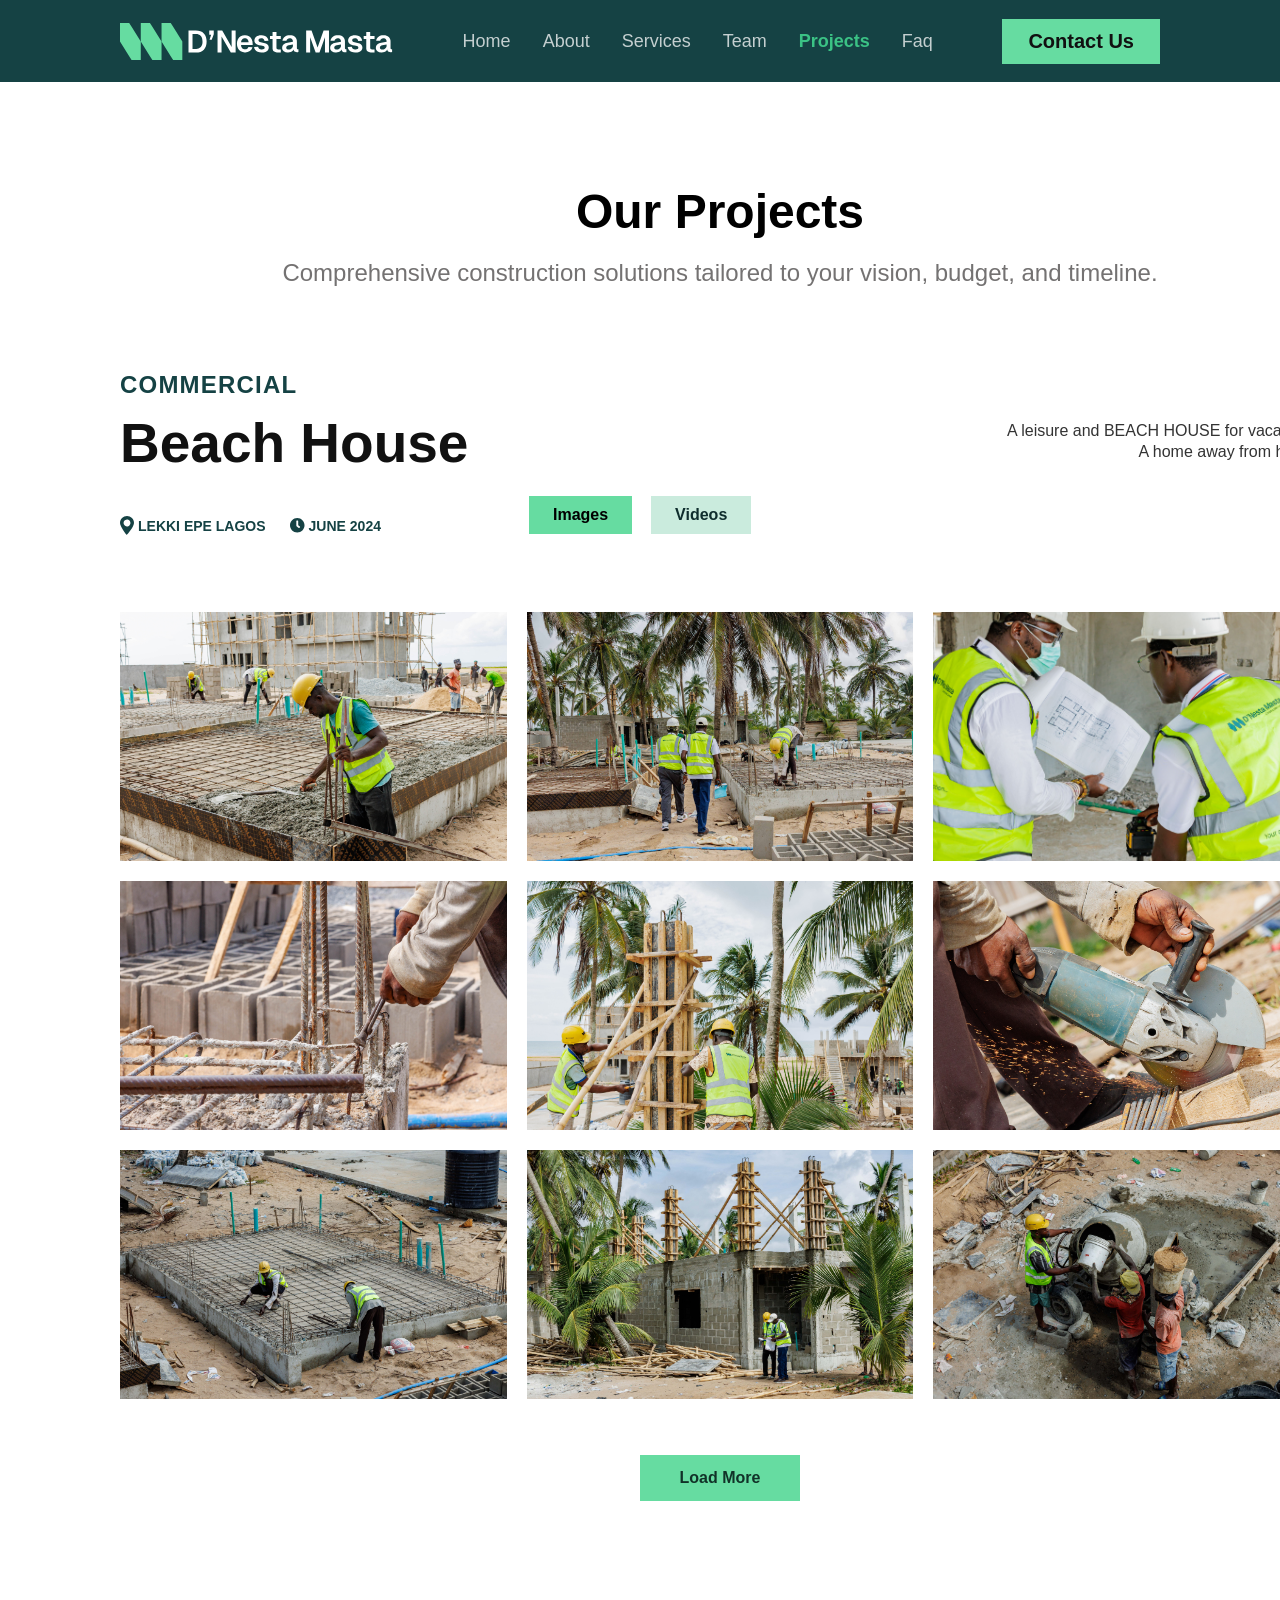
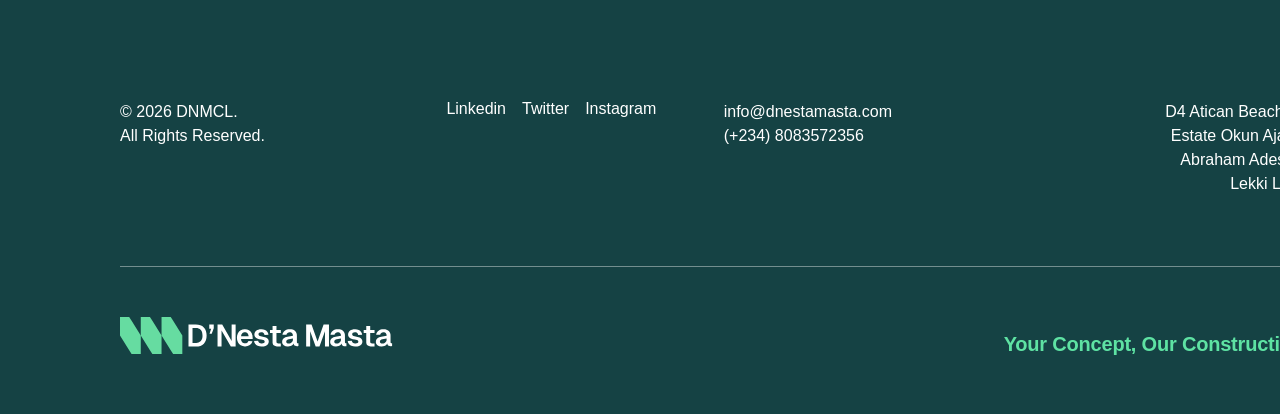
==== commit 3da26cee: "Fix mobile slider touch action" ====
--- a/project-1.html
+++ b/project-1.html
@@ -6,8 +6,11 @@
     <title>Residential Project — D'Nesta Masta</title>
     
     <link rel="stylesheet" href="css/styles.css">
-    
     <link rel="stylesheet" href="css/projects.css">
+
+    <!-- Non-blocking script loading -->
+    <script src="js/main.js" defer></script>
+    <script src="js/projects.js" defer></script>
 </head>
 <body>
 
@@ -52,8 +55,8 @@
                         <span class="spec-tag">COMMERCIAL</span>
                         <h2 class="spec-title">Beach House</h2>
                         <div class="spec-logistics">
-                            <span class="meta-item"> <img src="Assets/Icon/Location--inject-1.svg" alt=""> LEKKI EPE LAGOS</span>
-                            <span class="meta-item"> <img src="Assets/Icon/Date.svg" alt=""> JUNE 2024</span>
+                            <span class="meta-item"> <img src="Assets/Icon/Location--inject-1.svg" alt="" loading="lazy"> LEKKI EPE LAGOS</span>
+                            <span class="meta-item"> <img src="Assets/Icon/Date.svg" alt="" loading="lazy"> JUNE 2024</span>
                             
                             <div class="media-toggle-wrapper">
                                 <button id="tab-show-images" class="btn-toggle-tab is-active">Images</button>
@@ -69,38 +72,38 @@
                 </div>
 
                 <div id="project-gallery-grid" class="project-media-grid">
-                    <div class="project-media-card" data-index="0"><img src="Assets/Images/dnmcl image/419A0001.jpg" alt="Residential Detail View"></div>
-                    <div class="project-media-card" data-index="1"><img src="Assets/Images/dnmcl image/419A9999.jpg" alt="Residential Structural Build"></div>
-                    <div class="project-media-card" data-index="2"><img src="Assets/Images/dnmcl image/419A0053.jpg" alt="Interior Framing Stage"></div>
-                    <div class="project-media-card" data-index="3"><img src="Assets/Images/dnmcl image/419A9965.jpg" alt="Foundation Framework Block"></div>
-                    <div class="project-media-card" data-index="4"><img src="Assets/Images/dnmcl image/419A0012.jpg" alt="Exterior Brick Masonry"></div>
-                    <div class="project-media-card" data-index="5"><img src="Assets/Images/dnmcl image/419A0029.jpg" alt="Roofing Support Installation"></div>
-                    <div class="project-media-card" data-index="6"><img src="Assets/Images/dnmcl image/419A9992.jpg" alt="Aerial Suite Perspective"></div>
-                    <div class="project-media-card" data-index="7"><img src="Assets/Images/dnmcl image/419A9978.jpg" alt="Site Progress Overview"></div>
-                    <div class="project-media-card" data-index="8"><img src="Assets/Images/dnmcl image/419A9987.jpg" alt="Plastering Work In Progress"></div>
+                    <div class="project-media-card" data-index="0"><img src="Assets/Images/dnmcl image/419A0001.jpg" alt="Residential Detail View" loading="lazy"></div>
+                    <div class="project-media-card" data-index="1"><img src="Assets/Images/dnmcl image/419A9999.jpg" alt="Residential Structural Build" loading="lazy"></div>
+                    <div class="project-media-card" data-index="2"><img src="Assets/Images/dnmcl image/419A0053.jpg" alt="Interior Framing Stage" loading="lazy"></div>
+                    <div class="project-media-card" data-index="3"><img src="Assets/Images/dnmcl image/419A9965.jpg" alt="Foundation Framework Block" loading="lazy"></div>
+                    <div class="project-media-card" data-index="4"><img src="Assets/Images/dnmcl image/419A0012.jpg" alt="Exterior Brick Masonry" loading="lazy"></div>
+                    <div class="project-media-card" data-index="5"><img src="Assets/Images/dnmcl image/419A0029.jpg" alt="Roofing Support Installation" loading="lazy"></div>
+                    <div class="project-media-card" data-index="6"><img src="Assets/Images/dnmcl image/419A9992.jpg" alt="Aerial Suite Perspective" loading="lazy"></div>
+                    <div class="project-media-card" data-index="7"><img src="Assets/Images/dnmcl image/419A9978.jpg" alt="Site Progress Overview" loading="lazy"></div>
+                    <div class="project-media-card" data-index="8"><img src="Assets/Images/dnmcl image/419A9987.jpg" alt="Plastering Work In Progress" loading="lazy"></div>
 
-                    <div class="project-media-card hidden-row" data-index="9"><img src="Assets/Images/dnmcl image/419A0039.jpg" alt="Additional Progress Shot"></div>
-                    <div class="project-media-card hidden-row" data-index="10"><img src="Assets/Images/dnmcl image/419A0043.jpg" alt="Additional Progress Shot"></div>
-                    <div class="project-media-card hidden-row" data-index="11"><img src="Assets/Images/dnmcl image/419A0020.jpg" alt="Additional Progress Shot"></div>
-                    <div class="project-media-card hidden-row" data-index="12"><img src="Assets/Images/dnmcl image/419A9978.jpg" alt="Additional Progress Shot"></div>
-                    <div class="project-media-card hidden-row" data-index="13"><img src="Assets/Images/dnmcl image/419A9989.jpg" alt="Additional Progress Shot"></div>
+                    <div class="project-media-card hidden-row" data-index="9"><img src="Assets/Images/dnmcl image/419A0039.jpg" alt="Additional Progress Shot" loading="lazy"></div>
+                    <div class="project-media-card hidden-row" data-index="10"><img src="Assets/Images/dnmcl image/419A0043.jpg" alt="Additional Progress Shot" loading="lazy"></div>
+                    <div class="project-media-card hidden-row" data-index="11"><img src="Assets/Images/dnmcl image/419A0020.jpg" alt="Additional Progress Shot" loading="lazy"></div>
+                    <div class="project-media-card hidden-row" data-index="12"><img src="Assets/Images/dnmcl image/419A9978.jpg" alt="Additional Progress Shot" loading="lazy"></div>
+                    <div class="project-media-card hidden-row" data-index="13"><img src="Assets/Images/dnmcl image/419A9989.jpg" alt="Additional Progress Shot" loading="lazy"></div>
                 </div>
 
                 <div id="project-video-grid" class="project-media-grid hidden-pane">
-       <div class="project-media-card video-card">
-                        <video controls poster="Assets/Images/dnmcl image/419A9999.jpg">
+                    <div class="project-media-card video-card">
+                        <video controls preload="none" poster="Assets/Images/dnmcl image/419A9999.jpg">
                             <source src="Assets/Videos/DJI_20260325104819_0521.mov" type="video/mp4">
                         </video>
                     </div>
 
                     <div class="project-media-card video-card">
-                        <video controls poster="Assets/Images/dnmcl image/419A0001.jpg">
+                        <video controls preload="none" poster="Assets/Images/dnmcl image/419A0001.jpg">
                             <source src="Assets/Videos/DJI_20260325101405_0474.mov" type="video/mp4">
                         </video>
                     </div>
 
                     <div class="project-media-card video-card">
-                        <video controls poster="Assets/Images/dnmcl image/419A9993.jpg">
+                        <video controls preload="none" poster="Assets/Images/dnmcl image/419A9993.jpg">
                             <source src="Assets/Videos/DJI_20260325105020_0524.mov" type="video/mp4">
                         </video>
                     </div>
@@ -111,22 +114,22 @@
                 </div>
 
                 <div id="gallery-lightbox" class="lightbox-overlay">
-    <button class="lightbox-close" aria-label="Close Preview">✕</button>
-    
-    <button class="lightbox-arrow arrow-left" aria-label="Previous Image">
-        <img src="Assets/Icon/Prev.svg" alt="prev-btn">
-    </button>
-    
-    <!-- 🎯 Dynamic Media Stage Wrapper -->
-    <div class="lightbox-content">
-        <img id="lightbox-target-img" src="" alt="Expanded Project Image View" style="display: none;">
-        <video id="lightbox-target-video" controls autoplay src="" style="display: none;"></video>
-    </div>
-    
-    <button class="lightbox-arrow arrow-right" aria-label="Next Image">
-        <img src="Assets/Icon/next.svg" alt="next-btn">
-    </button>
-</div>
+                    <button class="lightbox-close" aria-label="Close Preview">✕</button>
+                    
+                    <button class="lightbox-arrow arrow-left" aria-label="Previous Image">
+                        <img src="Assets/Icon/Prev.svg" alt="prev-btn">
+                    </button>
+                    
+                    <!-- 🎯 Dynamic Media Stage Wrapper -->
+                    <div class="lightbox-content">
+                        <img id="lightbox-target-img" src="" alt="Expanded Project Image View" style="display: none;">
+                        <video id="lightbox-target-video" controls autoplay src="" style="display: none;"></video>
+                    </div>
+                    
+                    <button class="lightbox-arrow arrow-right" aria-label="Next Image">
+                        <img src="Assets/Icon/next.svg" alt="next-btn">
+                    </button>
+                </div>
 
             </div>
         </section>
@@ -165,7 +168,7 @@
 
             <div class="footer-branding-block">
                 <div class="footer-brand-anchor">
-                    <img src="Assets/Icon/Icon + Word Mark.svg" alt="D'Nesta Masta Logo" class="footer-brand-logo-img">
+                    <img src="Assets/Icon/Icon + Word Mark.svg" alt="D'Nesta Masta Logo" class="footer-brand-logo-img" loading="lazy">
                 </div>
                 <div class="footer-tagline-block">
                     <p class="footer-tagline-text">Your Concept, Our Construction...</p>
@@ -174,7 +177,5 @@
         </div>
     </footer>
 
-    <script src="js/main.js"></script>
-    <script src="js/projects.js"></script>
 </body>
 </html>
--- a/css/styles.css
+++ b/css/styles.css
@@ -80,6 +80,13 @@
 }
 
 /* ==========================================================================
+   GLOBAL BOX-SIZING RESET
+   ========================================================================== */
+*, *::before, *::after {
+    box-sizing: border-box;
+}
+
+/* ==========================================================================
    3. GLOBAL MASTER RESET & GROUND RULES
    ========================================================================== */
 *, *::before, *::after {
@@ -143,7 +150,7 @@
 .site-header {
     background-color: var(--clr-teal-bg);
     width: 100%;
-    height: 112px; /* Fixed premium desktop rhythm height */
+    height: 82px; /* Fixed premium desktop rhythm height */
     display: flex;
     align-items: center;
     position: fixed;
@@ -400,10 +407,12 @@
 }
 
 .concept-image-frame {
-    width: 311px;
+    width: auto;
     height: 297px;
     overflow: hidden;
     background: transparent;
+    margin: 0 !important;
+    clip-path: polygon(60px 0%, 100% 0%, 100% calc(100% - 40px), calc(100% - 60px) 100%, 0% 100%, 0% 40px);
 }
 
 .concept-display-img {
@@ -512,7 +521,7 @@
     border-radius: 0px;
     padding-top: 26px;
     padding-bottom: 26px ;
-    padding-left: 21px ;
+    padding-left: 29px ;
     padding-right: 111px;
     display: flex;
     flex-direction: column;
@@ -536,7 +545,7 @@
     border-radius: 0px;
     padding-top: 26px;
     padding-bottom: 26px ;
-    padding-left: 21px ;
+    padding-left: 29px ;
     padding-right: 58px;
     display: flex;
     flex-direction: column;
@@ -903,16 +912,17 @@
 /* ARCHITECTURAL CLIPPED IMAGING PROFILE FRAME */
 .team-image-frame {
     width: 100%;
+    height: auto; /* 🎯 Let the container height adapt to the image */
     overflow: hidden;
     margin-bottom: 24px;
-    margin-left: -20px;
-    background: transparent; /* No background color needed so your PNGs sit clean */
+    margin-left: 0; /* ❌ Removed the -20px margin */
+    background: transparent;
+    clip-path: polygon(60px 0%, 100% 0%, 100% calc(100% - 40px), calc(100% - 60px) 100%, 0% 100%, 0% 40px);
 }
 
 .team-portrait-img {
     width: 100%;
-    height: 100%;
-    object-fit: contain; /* Changed to contain so pre-masked edges don't get cropped */
+    height: auto; 
     display: block;
     transition: transform 0.4s ease;
 }
@@ -927,8 +937,10 @@
     display: flex;
     flex-direction: column;
     padding-bottom: 16px;
-    margin-left: -19px;
-    border-bottom: 1.1px solid #000000; /* ACCENT LINE BAR */
+    margin-left: 0; 
+    border-bottom: 1.1px solid #000000;
+    width: 100%; 
+    box-sizing: border-box;
 }
 
 .team-member-name {
@@ -942,8 +954,8 @@
 
 .team-member-role {
     color: #555555;
-    font-size: 16px;
-    font-weight: 600;
+    font-size: 14px;
+    font-weight: 520;
     line-height: 1.4;
 }
 
@@ -1042,6 +1054,7 @@
     height: 303px;
     overflow: hidden;
     background: transparent;
+    clip-path: polygon(60px 0%, 100% 0%, 100% calc(100% - 40px), calc(100% - 60px) 100%, 0% 100%, 0% 40px);
 }
 
 .project-card-img {
@@ -1119,10 +1132,10 @@
     font-size: 13px;
     font-weight: 700;
     height: 43px;
-    width: 144px;
     padding-top: 13px;
     padding-bottom: 13px;
     padding-left: 18px;
+    padding-right: 18px;
     border-radius: 0px;
     align-self: flex-start;
     transition: background-color 0.2s ease;
@@ -1204,6 +1217,7 @@
     padding-top: 80px;
     padding-bottom: 120px;
     
+    
     /* Viewport Tracking Anchor */
     view-timeline-name: --faqTimeline;
     view-timeline-axis: block;
@@ -1252,7 +1266,7 @@
     background: transparent;
     border: none;
     outline: none;
-    padding: 32px 32px;
+    padding: 31px 31px;
     margin-left: 15px;
     display: flex;
     justify-content: space-between;
@@ -1264,7 +1278,7 @@
 .faq-question-text {
     color: var(--clr-dark-heading);
     font-size: 22px;
-    font-weight: 700;
+    font-weight: 500;
     letter-spacing: -0.01em;
     padding-right: 24px;
 }
@@ -1332,7 +1346,7 @@
 }
 
 .faq-panel-content {
-    padding: 0 32px 28px 32px;
+    padding: 0 43px 28px 43px;
 }
 
 .faq-panel-content p {
@@ -1745,6 +1759,7 @@
     transition: transform 0.5s cubic-bezier(0.215, 0.610, 0.355, 1);
 }
 
+
 .project-media-card:hover img {
     transform: scale(1.04);
 }
@@ -1823,10 +1838,6 @@
         transform: translateY(0);
     }
 }
-
-/* ==========================================================================
-   PREVIEW LIGHTBOX MODAL SYSTEM
-   ========================================================================== --> */
 
    /* ==========================================================================
    PREVIEW LIGHTBOX MODAL SYSTEM (FIXED SCALING & RESOLUTION)
@@ -2000,7 +2011,7 @@
     width: 100%;
     height: 100%;
     object-fit: cover; 
-    border-radius: 8px;
+    border-radius: 0px;
     background-color: #000000;
     aspect-ratio: 3 / 2;
 }
@@ -2182,9 +2193,94 @@
 
 #lightbox-target-video {
     width: 100%;
-    height: 980px;
+    height: auto;
     max-width: 100%;
-    max-height: 100%;
+    max-height: 70vh;
+    object-fit: contain;
+    box-shadow: 0 25px 60px rgba(0, 0, 0, 0.65);
+    border-radius: 0px;
+    outline: none;
+    transform: scale(0.96);
+    transition: transform 0.4s cubic-bezier(0.215, 0.610, 0.355, 1);
+}
+
+.lightbox-overlay.is-visible #lightbox-target-video {
+    transform: scale(1);
+}
+
+@media (max-width: 768px) {
+    .lightbox-content {
+        max-height: 60vh;
+        padding: 0 10px;
+    }
+    .lightbox-arrow {
+        width: 44px;
+        height: 44px;
+        font-size: 18px;
+    }
+    .arrow-left { 
+        left: 15px; 
+    }
+    .arrow-right { 
+        right: 15px; 
+    }
+    .lightbox-close { 
+        top: 25px; 
+        left: 25px; 
+        font-size: 26px; 
+    }
+
+
+.video-card {
+    position: relative;
+    overflow: hidden;
+    cursor: pointer;
+}
+
+.video-card video {
+    width: 100%;
+    height: 100%;
+    object-fit: cover; 
+    border-radius: 8px;
+    background-color: #000000;
+    aspect-ratio: 3 / 2;
+    transition: transform 0.5s cubic-bezier(0.215, 0.610, 0.355, 1);
+}
+
+.video-card:hover video {
+    transform: scale(1.05);
+}
+
+.video-card::after {
+    content: '';
+    position: absolute;
+    top: 50%;
+    left: 50%;
+    transform: translate(-50%, -50%) scale(1);
+    width: 56px;
+    height: 56px;
+    background-color: rgba(74, 210, 149, 0.9);
+    background-image: url("data:image/svg+xml,%3Csvg xmlns='http://www.w3.org/2000/svg' viewBox='0 0 24 24' fill='black'%3E%3Cpath d='M8 5v14l11-7z'/%3E%3C/svg%3E");
+    background-repeat: no-repeat;
+    background-position: center center;
+    background-size: 24px;
+    border-radius: 50%;
+    box-shadow: 0 8px 24px rgba(0, 0, 0, 0.3);
+    pointer-events: none;
+    transition: transform 0.3s cubic-bezier(0.215, 0.610, 0.355, 1), background-color 0.3s ease;
+    z-index: 2;
+}
+
+.video-card:hover::after {
+    transform: translate(-50%, -50%) scale(1.1);
+    background-color: #FFFFFF;
+}
+
+#lightbox-target-video {
+width: 100%;
+    height: auto !important;
+    max-width: 100%;
+    max-height: 70vh !important;
     object-fit: contain;
     box-shadow: 0 25px 60px rgba(0, 0, 0, 0.65);
     border-radius: 4px;
@@ -2196,4 +2292,1762 @@
 .lightbox-overlay.is-visible #lightbox-target-video {
     transform: scale(1);
 }
-
+/* ==========================================================================
+   MOBILE UI OVERRIDE: HERO SECTION SPECIFICATIONS
+   ========================================================================== */
+
+    
+    /* --- 1. SITE HEADER & MOBILE MENU TRIGGER --- */
+    .site-header {
+        height: 64px;
+        background-color: var(--clr-teal-bg);
+    }
+    
+    .site-container.header-inner {
+        padding-left: 24px;
+        padding-right: 24px;
+        display: flex;
+        justify-content: space-between;
+        align-items: center;
+        width: 100%;
+    }
+
+    /* Hide desktop-only components safely */
+    .main-navigation, 
+    .header-action {
+        display: none !important;
+    }
+
+    .logo-mark {
+    width: auto;
+    height: 26px;
+}
+
+/* --- 1. SITE HEADER LAYOUT SANITIZATION --- */
+    .site-header {
+        height: 64px;
+        background-color: var(--clr-teal-bg);
+        position: fixed;
+        top: 0;
+        left: 0;
+        width: 100%;
+        z-index: 1000;
+    }
+
+    /* Target the container housing your elements */
+    .site-header .header-inner {
+        padding-left: 24px;
+        padding-right: 24px;
+        display: flex;
+        justify-content: space-between;
+        align-items: center;
+        height: 100%;
+        width: 100%;
+    }
+
+    /* FORCED MOBILE HIDING: Completely drops desktop structural components out of document flow */
+    .site-header .main-navigation,
+    .site-header .header-action {
+        display: none !important;
+    }
+
+    /* 
+    ==========================================================================
+    Re-inject clean, explicit Hamburger element tracking on the right 
+    ==========================================================================
+    */
+    .site-header .header-inner::after {
+        content: '';
+        width: 27px;
+        height: 21px;
+        display: block;
+        cursor: pointer;
+        z-index: 1001;
+        background: linear-gradient(
+            to bottom,
+            var(--clr-text-white) 0%, var(--clr-text-white) 15%,
+            transparent 15%, transparent 42.5%,
+            var(--clr-text-white) 42.5%, var(--clr-text-white) 57.5%,
+            transparent 57.5%, transparent 85%,
+            var(--clr-text-white) 85%, var(--clr-text-white) 100%
+        );
+        transition: transform 0.2s ease, background 0.1s ease;
+    }
+
+    /* --- 2. THE ACTIVE FULLSCREEN DRAWER CONFIGURATION --- */
+    /* When active, we re-inject the main navigation element with full viewport authority */
+    body.mobile-menu-active .main-navigation {
+        display: flex !important;
+        flex-direction: column;
+        justify-content: space-between; /* Pushes links up top, contact button to bottom */
+        
+        position: fixed;
+        top: 64px; /* Rests precisely below header layout height boundary */
+        left: 0;
+        width: 100%;
+        height: calc(100vh - 64px);
+        background-color: var(--clr-teal-bg);
+        z-index: 999;
+        padding: 32px 24px 56px 24px; /* Generous bottom spacing for phone safety zones */
+        box-sizing: border-box;
+    }
+
+    body.mobile-menu-active .nav-links-list {
+        display: flex;
+        flex-direction: column;
+        width: 100%;
+        list-style: none;
+    }
+
+    body.mobile-menu-active .nav-links-list li {
+        width: 100%;
+        border-bottom: 1px solid rgba(255, 255, 255, 0.15);
+    }
+
+    /* The Link Line: Built as a sprawling structural block row wrapper asset */
+    body.mobile-menu-active .nav-anchor {
+        display: flex;
+        justify-content: space-between;
+        align-items: center;
+        width: 100%;
+        padding: 16px 0;
+        margin-top: -30px;
+        font-size: 19px;
+        font-weight: 500;
+        color: var(--clr-text-white);
+        text-decoration: none;
+        transition: color 0.2s ease;
+    }
+
+    /* --- ACTIVE STATE INTERACTIONS --- */
+    /* Instant tint switch to your signature mint green when active or pressed */
+    body.mobile-menu-active .nav-anchor.active-anchor,
+    body.mobile-menu-active .nav-anchor:active {
+        color: var(--clr-mint-accent) !important;
+    }
+
+    /* Right chevron indicator icon tracking */
+    body.mobile-menu-active .nav-anchor::after {
+        content: '';
+        width: 8px;
+        height: 8px;
+        border-top: 2px solid rgba(255, 255, 255, 0.6);
+        border-right: 2px solid rgba(255, 255, 255, 0.6);
+        transform: rotate(45deg);
+        transition: border-color 0.2s ease;
+    }
+
+    body.mobile-menu-active .nav-anchor.active-anchor::after {
+        border-color: var(--clr-mint-accent);
+    }
+
+    /* --- 3. RE-INJECTING CONTACT BUTTON ON DRAWER FOOTER BASELINE --- */
+    /* We build a dedicated button wrapper inside the main-navigation block for mobile */
+    body.mobile-menu-active .main-navigation::after {
+        content: 'Contact Us';
+        display: flex;
+        align-items: center;
+        justify-content: center;
+        width: 100%;
+        height: 54px;
+        background-color: var(--clr-mint-accent);
+        color: var(--clr-teal-bg);
+        font-size: 20px;
+        font-weight: 700;
+        text-align: center;
+        cursor: pointer;
+        transition: transform 0.1s ease;
+    }
+    
+    body.mobile-menu-active .main-navigation::after:active {
+        transform: scale(0.98); /* Tactile press state feedback on mobile devices */
+    }
+
+    /* --- 4. HAMBURGER TO CLOSE ICON STRUCTURAL TRANSITION --- */
+    body.mobile-menu-active .header-inner::after {
+        background: transparent; /* Drops center lines */
+        transform: rotate(45deg);
+        height: 24px;
+        width: 24px;
+        /* Custom layout execution of a clean, vector "✕" close button grid */
+        background-image: 
+            linear-gradient(to right, var(--clr-text-white) 0%, var(--clr-text-white) 100%),
+            linear-gradient(to bottom, var(--clr-text-white) 0%, var(--clr-text-white) 100%);
+        background-position: center center;
+        background-size: 100% 2px, 2px 100%;
+        background-repeat: no-repeat;
+    }
+
+
+    /* Inject the custom Hamburger icon on the right margin edge */
+    .header-inner::after {
+        content: '';
+        width:27px;
+        height: 21px;
+        display: block;
+        cursor: pointer;
+        /* Dynamic 3-line pure CSS asset generation matching your frame */
+        background: linear-gradient(
+            to bottom,
+            var(--clr-text-white) 0%, var(--clr-text-white) 15%,
+            transparent 15%, transparent 42.5%,
+            var(--clr-text-white) 42.5%, var(--clr-text-white) 57.5%,
+            transparent 57.5%, transparent 85%,
+            var(--clr-text-white) 85%, var(--clr-text-white) 100%
+        );
+    }
+
+    /* --- 2. HERO COMPONENT TYPOGRAPHY & BOX MODEL --- */
+    .hero-viewport-section {
+        padding-top: 48px;
+        padding-bottom: 64px; /* Room for the overlapping badge edge */
+        background-color: #FFFFFF;
+    }
+
+    .hero-viewport-section .site-container {
+        padding-left: 24px;
+        padding-right: 24px;
+        padding-top: 60px;
+    }
+
+    .hero-master-headline {
+        font-size: 28px;
+        font-weight: 700;
+        line-height: 1.2;
+        letter-spacing: -0.02em;
+        text-align: center;
+        color: var(--clr-dark-heading);
+        margin-bottom: 16px;
+        display: block; /* Allows natural text wrapping */
+    }
+
+    /* --- 3. HERO IMAGE FRAME & OVERLAPPING METRIC BADGE --- */
+    .hero-inner-layout {
+        position: relative;
+        width: 100%;
+    }
+
+    .hero-asset-frame {
+        width: 100%;
+        height: 192px; /* Proportional smart phone crop height */
+        border-radius: 0px;
+        overflow: hidden; /* Permits badge extension below the crop frame boundary */
+    }
+
+    .hero-main-display {
+        width: 100%;
+        height: 100%;
+        border-radius: 0px;
+        object-fit: cover;
+        object-position: center center;
+    }
+
+    
+
+    /* Absolute Bottom-Center Floating Logic matching your design layout */
+    .metric-accent-badge {
+        position: absolute;
+        bottom: -28px; /* Pulled exactly halfway outside the lower bounds of the image */
+        left: 50%;
+        transform: translateX(-50%);
+        right: auto;
+        margin: 0 !important;
+        
+        background-color: var(--clr-mint-accent);
+        width: calc(100% - 72px); /* Uniform inner side margins inside the container bounds */
+        max-width: 186px;
+        height: 54px;
+        padding: 0 24px;
+        
+        display: flex;
+        align-items: center;
+        justify-content: center;
+        gap: 12px;
+        box-shadow: 0px 8px 24px rgba(0, 0, 0, 0.06);
+        border-radius: 0px; /* Kept straight as per core design language tokens */
+        z-index: 10;
+    }
+
+    .metric-num {
+        font-size: 30px;
+        font-weight: 800;
+        color: var(--clr-text-white);
+        letter-spacing: -0.02em;
+        line-height: 1;
+    }
+
+    .metric-label-block {
+        display: flex;
+        flex-direction: column;
+        justify-content: center;
+        text-align: left;
+        line-height: 1.1;
+    }
+
+    .label-meta-top {
+        font-size: 8px;
+        font-weight: 700;
+        text-transform: uppercase;
+        letter-spacing: 0.02em;
+        color: var(--clr-dark-meta);
+    }
+
+    .label-meta-bold {
+        font-size: 16px;
+        font-weight: 900;
+        letter-spacing: -0.01em;
+        color: var(--clr-dark-meta);
+    }
+
+
+  
+
+    /* 
+    ==========================================================================
+    1. SECTION VIEWPORT CONTAINER RESET 
+    ==========================================================================
+    */
+    .about-viewport-section {
+        background-color: #FFFFFF !important;
+        padding: 40px 0 !important;
+        height: auto !important; /* Prevents text or cards from spilling out */
+        overflow: visible !important;
+        display: block !important;
+    }
+
+    /* Locks layout securely within your preferred 390px mobile canvas bounds */
+    .about-viewport-section .site-container {
+        width: 100% !important;
+        max-width: 390px !important;
+        padding-left: 22px !important; /* Your signature canvas margins */
+        padding-right: 22px !important;
+        margin: 0 auto !important;
+        box-sizing: border-box !important;
+    }
+
+    /* 2. HEADER TYPOGRAPHY CONFIGURATION */
+    .about-section-header {
+        text-align: center !important;
+        margin-bottom: 32px !important;
+        width: 100% !important;
+        float: none !important;
+        position: relative !important;
+    }
+
+    .about-main-title {
+        font-size: 28px !important;
+        font-weight: 700 !important;
+        color: #000000 !important;
+        margin: 0 0 12px 0 !important;
+    }
+
+    .about-header-lead {
+        font-size: 14px !important;
+        line-height: 1.5 !important;
+        color: #7A7A7A !important;
+        margin: 0 !important;
+        padding: 0 8px !important;
+    }
+
+    /* Strips desktop formatting to let sentences flow fluidly on mobile screens */
+    .about-header-lead br,
+    .concept-card-title br,
+    .concept-card-body br {
+        display: none !important;
+    }
+
+    /* 3. BENTO RESET: Standardizes layout downward */
+    .about-bento-grid {
+        display: flex !important;
+        flex-direction: column !important;
+        gap: 4px !important; 
+        width: 100% !important;
+        height:850px;
+        float: none !important;
+        position: relative !important;
+        padding-bottom: 15px;
+    }
+
+    /* 4. MASTER CARD COMPONENT (.concept-feature-card) */
+    .concept-feature-card {
+        background-color: #EBF1F1 !important; /* Pale design canvas background tint */
+        padding: 24px !important;
+        border-radius: 0px !important; /* Completely flat profile */
+        display: flex !important;
+        flex-direction: column !important; /* Vertically flows image -> typography -> button */
+        width: 100% !important;
+        max-width: 100% !important;
+        box-sizing: border-box !important;
+        float: none !important;
+        position: relative !important;
+        margin: 0 0 8px 0 !important;
+        gap: 25px;
+    }
+
+    /* Image Wrapper Frame Container */
+    .concept-image-frame {
+       width: auto;
+       height: 297px;
+       overflow: hidden;
+       background: transparent;
+       clip-path: polygon(60px 0%, 100% 0%, 100% calc(100% - 40px), calc(100% - 60px) 100%, 0% 100%, 0% 40px);
+    }
+
+    /* 📐 D'NESTA SIGNATURE ASYMMETRIC PICTURE CLIP */
+    .concept-display-img {
+        width: 100% !important;
+        height: auto !important;
+        display: block !important;
+        object-fit: cover !important; /* Keeps whole picture aspect ratio perfectly intact without clipping */
+        
+    }
+
+    .concept-content-block {
+        width: 100% !important;
+        padding-top: -500px !important;
+        text-align: left !important;
+    }
+
+    .concept-card-title .title-row {
+        font-size: 22px !important;
+        font-weight: 700 !important;
+        line-height: 1.3 !important;
+        color: #000000 !important;
+        display: block !important;
+        margin: 0 0 16px 0 !important;
+    }
+
+    .concept-card-body {
+        font-size: 14px !important;
+        line-height: 1.5 !important;
+        color: #333333 !important;
+        margin: 0 0 24px 0 !important;
+    }
+
+    /* Flat Square Dark Pine Green CTA Button Link */
+    .concept-content-block .btn-secondary-cta {
+        display: inline-block !important;
+        background-color: #0E383A !important;
+        color: #FFFFFF !important;
+        font-size: 14px !important;
+        font-weight: 700 !important;
+        padding: 16px 28px !important;
+        text-decoration: none !important;
+        border-radius: 0px !important;
+        text-align: center !important;
+        width: max-content !important;
+    }
+
+   /* ==========================================================================
+   5. METRICS INTERFACES MATRIX GRID (.metrics-grid-aside) - MOBILE
+   ========================================================================== */
+.metrics-grid-aside {
+    display: flex !important;
+    flex-wrap: wrap !important; 
+    column-gap: 12px !important;      
+    row-gap: 12px !important;
+    width: 100% !important;
+    max-width: 100% !important;
+    box-sizing: border-box !important;
+    float: none !important;
+    margin: 0 !important;
+    padding: 0 !important;
+    height: auto !important; 
+    min-height: 0 !important;
+    max-height: none !important;
+}
+
+/* 2. BASE CARD STYLE DEFAULTS */
+.metric-data-card,
+.metric-data-card-1,
+.metric-data-card-2,
+.metric-data-card-3 {
+    background-color: #EBF1F1 !important;
+    padding: 16px 12px !important; /* Slightly snugger padding for small screens */
+    border-radius: 0px !important;
+    display: flex !important;
+    flex-direction: column !important;
+    justify-content: center !important;
+    align-items: flex-start !important;
+    
+    flex-grow: 0 !important;
+    flex-shrink: 1 !important; /* 🎯 Allow shrinking if necessary on tiny screens */
+    min-width: 0 !important;    
+    box-sizing: border-box !important;
+    min-height: 110px !important; 
+    height: auto !important;
+}
+
+/* ROW 1 */
+.metric-data-card {
+    width: calc(53% - 6px) !important; 
+}
+.metric-data-card-1 {
+    width: calc(47% - 6px) !important; 
+}
+
+/* ROW 2 */
+.metric-data-card-2 {
+    width: calc(58% - 6px) !important; /* Adjusted slightly to give card-3 more breathing room */
+}
+.metric-data-card-3 {
+    width: calc(42% - 6px) !important; 
+}
+
+/* --- TYPOGRAPHY STABILITY OVERRIDES --- */
+.metric-num-display {
+    font-size: 32px !important; /* Scaled down slightly to fit 320px screens */
+    font-weight: 800 !important;
+    color: #0E383A !important;
+    line-height: 1 !important;
+    margin: 0 0 6px 0 !important;
+    display: block !important;
+}
+
+.metric-label-display {
+    font-size: 13px !important;
+    font-weight: 500 !important;
+    color: #000000 !important;
+    line-height: 1.2 !important;
+    display: block !important;
+    white-space: normal !important; /* 🎯 FIX: Allows multi-line wrap on narrow screens */
+    word-break: break-word !important; /* 🎯 FIX: Prevents overflow outside card bounds */
+}
+
+    /* ==========================================================================
+   MOBILE UI RESPONSIVENESS: FOUNDATION SECTION (TEAM DESIGN STYLE MAPPING)
+   ========================================================================== */
+   /* 1. OUTER SECTION VIEWPORT CONTAINER */
+    .foundation-viewport-section {
+        background-color:#E6EFEE !important; 
+        padding: 40px 0 !important;          
+        width: 100% !important;
+        max-width: 100% !important;
+        overflow-x: hidden !important;       
+        display: block !important;
+        padding-top: 400px;
+    }
+
+    .foundation-viewport-section .site-container {
+        width: 100% !important;
+        max-width: 390px !important;       
+        padding-left: 22px !important;      
+        padding-right: 22px !important;
+        margin: 0 auto !important;          
+        box-sizing: border-box !important;  
+        float: none !important;
+        position: relative !important;
+    }
+
+    /* 3. SECTION HEADER TYPOGRAPHY */
+    .foundation-section-header {
+       text-align: center !important;
+        margin-bottom: 32px !important; 
+        padding: 0 22px !important;
+        box-sizing: border-box !important;
+        width: 100% !important;
+    }
+
+    .foundation-main-title {
+        font-size: 28px !important;
+        font-weight: 700 !important;
+        color: #000000 !important;
+        margin: 0 0 12px 0 !important;
+        
+    }
+
+    .foundation-header-lead {
+        font-size: 14px !important;
+        line-height: 1.5 !important;
+        color: #000000 !important;
+        margin: 0 !important;
+        max-width: 100% !important;
+        
+    }
+
+    /* 4. THE ROW CARDS WRAPPER STACK STYLING */
+    .foundation-rows-stack {
+        
+        display: flex !important;
+        flex-direction: column !important;     /* Direct vertical layout stack */
+        gap: 22px !important;                   /* Space layout gap between cards */
+        width: 100% !important;
+        max-width: 100% !important;
+        padding-bottom: 10px !important;
+        margin: 0 !important;
+        box-sizing: border-box !important;
+    }
+
+    /* 5. INDIVIDUAL ROW CARD OVERRIDES */
+    .foundation-row-card {
+        display: flex !important;
+        flex-direction: column !important;   /* Force image to stack directly over text */
+        background-color: #FFFFFF !important; /* Crisp white interior panel surface */
+        width: 100% !important;
+        max-width: 100% !important;
+        min-height: auto !important;
+        margin: 0 !important;
+        padding: 0 !important;
+        position: relative !important;
+        box-sizing: border-box !important;
+        
+        /* Destroys desktop grid tracks completely */
+        grid-template-columns: none !important; 
+        
+        /* Deactivates scroll-linked desktop timeline animations entirely */
+        animation: none !important;
+        view-timeline-name: none !important;
+        animation-timeline: none !important;
+    }
+
+    /* 6. IMAGE FRAME & RESPONSIVE LOCK */
+    .foundation-image-block {
+        width: 100% !important;
+        max-width: 100% !important;
+        height: 240px !important; /* Clean, dedicated mobile height aspect ratio */
+        display: block !important;
+        margin: 0 !important;
+        padding: 0 !important;
+        overflow: hidden !important;
+    }
+
+    .foundation-row-img {
+        width: 100% !important;
+        height: 100% !important;
+        object-fit: cover !important;
+        transform: none !important; /* Prevents hover scale data leaking */
+    }
+
+    /* 7. CONTENT BLOCKS AND TYPOGRAPHY DETAILS */
+    .foundation-content-block {
+        width: 100% !important;
+        max-width: 100% !important;
+        padding: 24px 20px !important; /* Clean, even text breathing space */
+        box-sizing: border-box !important;
+        text-align: left !important;
+    }
+
+    .foundation-card-title {
+        font-size: 22px !important;
+        font-weight: 700 !important;
+        color: #000000 !important;
+        margin: 0 0 12px 0 !important;
+    }
+
+    .foundation-card-body {
+        font-size: 14px !important;
+        line-height: 1.5 !important;
+        color: #333333 !important;
+        margin: 0 !important;
+    }
+
+    .values-detailed-list li {
+        font-size: 14px !important;
+        line-height: 1.4 !important;
+        color: #333333 !important;
+    }
+
+    /* ==========================================================================
+   MOBILE UI RESPONSIVENESS: OUR SERVICES PORTABLE SWIPER
+   ========================================================================== */
+/* 1. VIEWPORT & CONTAINER ADJUSTMENTS */
+   .services-viewport-section {
+        background-color: #FFFFFF !important; /* Ensures the header background remains clean white */
+        padding-top: 80px !important;
+        padding-bottom: 0 !important;         /* Handled by the tray below */
+        width: 100% !important;
+        max-width: 100% !important;
+        overflow-x: hidden !important;
+        display: block !important;
+    }
+
+    /* 2. THE TOP CONTAINER (Holds Header Text) */
+    .services-viewport-section > .site-container {
+        width: 100% !important;
+        max-width: 100% !important;
+        padding-left: 22px !important;
+        padding-right: 22px !important;
+        box-sizing: border-box !important;
+    }
+
+    .services-section-header {
+        text-align: center !important;
+        margin-bottom: 32px !important;       /* The exact gap before the color tray begins */
+        display: flex !important;
+        flex-direction: column !important;
+        align-items: center !important;
+    }
+
+    .services-main-title {
+        font-size: 28px !important;
+        font-weight: 700 !important;
+        margin-bottom: 12px !important;
+    }
+
+    .about-header-lead {
+        font-size: 14px !important;
+        line-height: 1.5 !important;
+        color: #000 !important;
+        max-width: 100% !important;
+        margin: 0 !important;
+    }
+
+    .services-color-tray {
+        padding-top: 48px !important;
+        padding-bottom: 48px !important;
+    }
+
+    /* Neutralize desktop container limits inside the color tray */
+    .services-color-tray .site-container {
+        width: 100% !important;
+        max-width: 100% !important;
+        padding: 0 !important;
+        margin: 0 !important;
+    }
+
+    /* 2. THE HORIZONTAL SWIPE TRACK
+       Uses a sharp clip-path so cards disappear cleanly under the 22px left padding.
+    */
+    .services-desktop-grid {
+        display: flex !important;
+        position: relative !important;
+        flex-direction: row !important;
+        overflow-x: auto !important;
+        scroll-snap-type: x mandatory !important;
+        
+        padding-left: 22px !important;
+        padding-right: 0 !important;
+        scroll-padding-left: 22px !important;
+        
+        gap: 16px !important;
+        width: 100% !important;
+        box-sizing: border-box !important;
+        
+        /* Razor-sharp edge: cuts off any scrolled content before the 22px padding mark */
+        clip-path: inset(0 0 0 22px) !important; 
+        
+        scrollbar-width: none !important;
+        -ms-overflow-style: none !important;
+    }
+
+    .services-desktop-grid::-webkit-scrollbar {
+        display: none !important;
+    }
+
+    /* Creates a trailing padding spacer on the far right of the scroll track */
+    .services-desktop-grid::after {
+        content: '' !important;
+        flex: 0 0 22px !important;
+        display: block !important;
+    }
+
+    /* 3. THE CARD MECHANICS (Perfect Mirror of your Desktop Logic) */
+    .service-custom-card {
+        flex: 0 0 78% !important; /* Width is 78% of mobile viewport */
+        scroll-snap-align: start !important;
+        padding: 32px 30px !important; /* Mobile-optimized card padding */
+        
+        /* Keep your exact desktop aspect-ratio and clip-path */
+        aspect-ratio: 1 / 1 !important; 
+        clip-path: polygon(60px 0%, 100% 0%, 100% calc(100% - 40px), calc(100% - 60px) 100%, 0% 100%, 0% 40px) !important;
+        
+        /* Clear desktop hover transforms */
+        transform: none !important;
+        margin: 0 !important;
+    }
+
+    /* When expanded by your JS, break the aspect-ratio exactly like on desktop */
+    .service-custom-card.is-expanded-card {
+        aspect-ratio: auto !important; /* Forces the card height to transition smoothly with the text wrapper */
+    }
+
+    /* 4. INNER CARD TEXT WRAPPER
+       Maintains your desktop's exact cubic-bezier timing of 0.4s.
+    */
+    .service-expand-wrapper {
+        max-height: 48px; /* No !important: allows JS inline styles to scale it */
+        overflow: hidden !important;
+        margin-bottom: 16px !important;
+        
+        /* Match your desktop timing and JS 400ms delay perfectly */
+        transition: max-height 0.4s cubic-bezier(0.4, 0, 0.2, 1) !important;
+        will-change: max-height;
+
+        /* 🎯 THE SMOOTHNESS FIX: Forces the browser to handle the animation on the GPU */
+        -webkit-backface-visibility: hidden !important;
+        backface-visibility: hidden !important;
+        transform: translate3d(0, 0, 0) !important;
+    }
+
+    /* 5. TYPOGRAPHY & ASSETS */
+    .service-vector {
+        height: 55px !important; 
+        width: auto !important;
+        transform: none !important; 
+    }
+
+    .service-card-title {
+        font-size: 22px !important;
+        margin-bottom: 10px !important;
+        margin-top: 6px;
+    }
+
+    .service-card-body-text {
+       font-size: 15px !important;
+        
+        /* 🎯 THE RIGID LINE HEIGHT FIX: Use a fixed pixel-based height (13px * 1.45 ≈ 19px) */
+        line-height: 20px !important; 
+        
+        display: block !important;
+        margin: 0 !important;
+        padding: 0 !important;
+
+        /* 🎯 PREVENTS MOTION BLUR: Keeps text sub-pixels from moving during rendering */
+        -webkit-transform: translateZ(0) !important;
+        transform: translateZ(0) !important;
+    }
+
+    .btn-service-toggle {
+        font-size: 14px !important;
+        margin-top: 12px !important;
+    }
+
+    .services-scroll-indicator {
+        display: flex !important;
+        justify-content: center;
+        align-items: center;
+        gap: 8px;
+        margin-top: 24px;
+        width: 100%;
+    }
+
+    /* 2. THE BASE DOT DESIGN */
+    .indicator-dot {
+        width: 8px;
+        height: 8px;
+        border-radius: 50%;
+        background-color: rgba(255, 255, 255, 0.4); /* Subdued light green/white against deep green */
+        transition: all 0.3s cubic-bezier(0.4, 0, 0.2, 1);
+        cursor: pointer;
+    }
+
+    /* 3. THE ACTIVE DOT DESIGN (Turns full bright white and stretches slightly) */
+    .indicator-dot.active {
+        background-color: #154244;
+        width: 18px; /* Subtle stretch effect to show active position */
+        border-radius: 4px;
+    }
+
+    /* ==========================================================================
+   TEAM SECTION - MOBILE MEDIA QUERY
+   ========================================================================== */
+   .team-viewport-section {
+        padding-top: 80px !important;
+        padding-bottom: 0 !important;
+        width: 100% !important;
+        overflow: hidden !important; /* Prevents horizontal page spilling */
+    }
+    .team-viewport-section > .site-container {
+        width: 100% !important;
+        max-width: 100% !important;
+        padding-left: 22px !important;
+        padding-right: 22px !important;
+        box-sizing: border-box !important;
+    }
+
+
+    /* 2. FORCE COLOR TRAY TO FILL THE MOBILE VIEWPORT EXCLUSIVELY */
+    .team-color-tray {
+        padding-top: 48px !important;
+        padding-bottom: 48px !important;
+        width: 100% !important;
+        margin: 0 !important;
+        box-sizing: border-box !important;
+    }
+
+    /* 3. SNAP CONTAINER TO THE PHONE GLASS EDGES */
+    .team-color-tray .site-container {
+        width: 100% !important;
+        max-width: 100% !important; /* Completely overrides desktop constraints */
+        padding-left: 22px !important; /* Safe margin from the left edge */
+        padding-right: 22px !important; /* Safe margin from the right edge */
+        margin: 0 auto !important;
+        box-sizing: border-box !important;
+        display: flex !important;
+        flex-direction: column !important;
+        align-items: center !important; /* Centers the card deck within the phone borders */
+    }
+
+    /* 4. DEFINE CRISP CARD WIDTHS RELATIVE TO MOBILE VIEWPORT */
+    .team-desktop-grid {
+        display: grid !important;
+        grid-template-columns: 1fr !important;
+        gap: 24px !important;
+        width: 100% !important;
+        max-width: 340px !important; /* Perfect standard sizing for phone displays */
+        margin: 0 auto !important;
+        padding: 0 !important;
+    }
+
+    /* 5. PORTRAIT CARD DESIGN */
+    .team-profile-card {
+        width: 100% !important;
+        max-width: 100% !important;
+        padding: 16px 22px !important;
+        transform: none !important;
+        box-sizing: border-box !important;
+    }
+    
+    .team-image-frame {
+        width: 100% !important;
+        aspect-ratio: 1 / 1 !important; 
+        margin-bottom: 16px !important;
+        clip-path: polygon(30px 0%, 100% 0%, 100% calc(100% - 20px), calc(100% - 30px) 100%, 0% 100%, 0% 20px) !important;
+    }
+
+    .team-portrait-img {
+        width: 100% !important;
+        height: 100% !important;
+        object-fit: cover !important;
+    }
+
+    
+    .team-section-header {
+        margin-bottom: 32px !important;
+        padding: 0 22px !important;
+        box-sizing: border-box !important;
+        width: 100% !important;
+    }
+
+    .team-main-title {
+        font-size: 28px !important;
+        margin-bottom: 12px !important;
+    }
+
+    .team-header-lead {
+        font-size: 14px !important;
+        line-height: 1.5 !important;
+        width: 100% !important;
+        color: #000 !important;
+        max-width: 100% !important;
+        margin: 0 !important;
+    }
+
+    .team-meta-details {
+        padding-bottom: 12px !important;
+    }
+
+    .team-member-name {
+        font-size: 16px !important;
+        margin-bottom: 6px !important;
+    }
+
+    .team-member-role {
+        font-size: 13px !important;
+    }
+
+   /* ==========================================================================
+   PROJECTS SECTION (MOBILE & RESPONSIVE)
+   ========================================================================== */
+
+.projects-viewport-section {
+    background-color: #FFFFFF !important;
+    padding-top: 80px !important;
+    padding-bottom: 0 !important;
+    width: 100% !important;
+    max-width: 100% !important;
+    overflow-x: hidden !important;
+    display: block !important;
+}
+
+.projects-viewport-section > .site-container {
+    width: 100% !important;
+    max-width: 100% !important;
+    padding-left: 22px !important;
+    padding-right: 22px !important;
+    box-sizing: border-box !important;
+}
+
+.projects-section-header {
+    text-align: center !important;
+    margin-bottom: 32px !important;
+    display: flex !important;
+    flex-direction: column !important;
+    align-items: center !important;
+}
+
+.projects-main-title {
+    font-size: 28px !important;
+    font-weight: 700 !important;
+    color: #000000 !important;
+    margin: 0 0 12px 0 !important;
+}
+
+.projects-header-lead {
+    font-size: 14px !important;
+    line-height: 1.5 !important;
+    color: #000000 !important;
+    margin: 0 !important;
+    max-width: 100% !important;
+}
+
+.projects-color-tray {
+    background-color: #BCD2D3 !important; 
+    padding-top: 40px !important;
+    padding-bottom: 40px !important;
+    width: 100% !important;
+    box-sizing: border-box !important;
+}
+
+.slider-outer-wrapper {
+    display: flex !important;
+    flex-direction: column !important;
+    align-items: center !important;
+    gap: 32px !important;
+    padding-left: 20px !important;
+    padding-right: 20px !important;
+    width: 100% !important;
+    box-sizing: border-box !important;
+}
+
+/* SLIDER CONTAINERS */
+.projects-slider-window {
+    width: 100% !important;
+    max-width: 100% !important;
+    overflow: hidden !important; /* Clips card 2 sideways */
+    position: relative !important;
+    touch-action: pan-x pan-y !important; 
+}
+
+.projects-slider-track {
+    display: flex !important;
+    flex-wrap: nowrap !important;
+    width: 100% !important;
+    transition: transform 0.4s cubic-bezier(0.25, 1, 0.5, 1) !important;
+    will-change: transform;
+}
+
+.project-display-card {
+    flex: 0 0 100% !important; 
+    min-width: 100% !important;
+    max-width: 100% !important;
+    background-color: #FFFFFF !important;
+    padding: 20px !important;
+    border-radius: 0px !important;
+    box-sizing: border-box !important;
+    display: flex !important;
+    flex-direction: column !important;
+    gap: 20px !important;
+}
+
+/* CARD INNER ELEMENTS */
+.project-image-frame {
+    display: block !important;
+    width: 100% !important;
+    height: 190px !important;
+    overflow: hidden !important;
+    margin: 0 !important;
+    clip-path: polygon(60px 0%, 100% 0%, 100% calc(100% - 40px), calc(100% - 60px) 100%, 0% 100%, 0% 40px);
+}
+
+.project-card-img {
+    width: 100% !important;
+    height: auto !important;
+    display: block !important;
+    object-fit: cover !important;
+}
+
+.project-info-block {
+    width: 100% !important;
+    text-align: left !important;
+    margin-left: -2px;
+}
+
+.project-tag {
+    font-size: 14px !important;
+    font-weight: 700 !important;
+    margin-bottom: 8px !important;
+}
+
+.project-card-title {
+    font-size: 20px !important;
+    font-weight: 800 !important;
+    margin-bottom: 12px !important;
+}
+
+.project-card-body {
+    font-size: 14px !important;
+    line-height: 1.5 !important;
+    margin-bottom: 20px !important;
+}
+
+.project-meta-data {
+    display: flex !important;
+    flex-direction: row !important;
+    gap: 20px !important;
+    margin-bottom: 20px !important;
+}
+
+.meta-item {
+    display: flex !important;
+    align-items: center !important;
+    gap: 6px !important;
+    font-size: 12px !important;
+}
+
+.btn-project-link {
+    display: inline-block !important;
+    width: auto !important;
+    padding: 12px 28px !important;
+    font-size: 14px !important;
+    border-radius: 0px !important;
+    background-color: #1E3E3B !important;
+    color: #FFFFFF !important;
+    text-decoration: none !important;
+}
+
+/* NAVIGATION & DOTS */
+.slider-nav-container {
+    display: none !important;
+}
+
+.slider-dots-container {
+    display: flex !important;
+    justify-content: center !important;
+    align-items: center !important;
+    gap: 8px !important;
+    margin-top: 0px !important; /* Fixed empty px syntax */
+    width: 100% !important;
+}
+
+.slider-dots-container .dot {
+    width: 8px;
+    height: 8px;
+    border-radius: 50%;
+    background-color: rgba(30, 62, 59, 0.3);
+    transition: all 0.3s cubic-bezier(0.25, 1, 0.5, 1);
+    cursor: pointer;
+}
+
+.slider-dots-container .dot.active {
+    width: 18px;
+    border-radius: 20px;
+    background-color: #154244;
+}
+
+.projects-slider-window {
+    width: 100% !important;
+    overflow-x: auto !important; /* Enables horizontal trackpad/touch scrolling */
+    scroll-snap-type: x mandatory !important; /* Snaps perfectly card by card */
+    scroll-behavior: smooth !important;
+    -webkit-overflow-scrolling: touch !important;
+    scrollbar-width: none !important; /* Hides scrollbar on Firefox */
+}
+
+/* Hide scrollbar on Chrome, Safari, and Edge */
+.projects-slider-window::-webkit-scrollbar {
+    display: none !important;
+}
+
+.projects-slider-track {
+    display: flex !important;
+    width: 100% !important;
+}
+
+.project-display-card {
+    flex: 0 0 100% !important;
+    min-width: 100% !important;
+    scroll-snap-align: start !important; /* Forces card to align to the window edge */
+}
+
+   /* ==========================================================================
+FAQ SECTION (MOBILE & RESPONSIVE)
+   ========================================================================== */
+
+.faq-viewport-section {
+    background-color: #FFFFFF !important;
+    padding-top: 80px !important;
+    padding-bottom: 0 !important;
+    width: 100% !important;
+    max-width: 100% !important;
+    overflow-x: hidden !important;
+    display: block !important;
+}
+
+.faq-viewport-section > .site-container {
+    width: 100% !important;
+    max-width: 100% !important;
+    padding-left: 22px !important;
+    padding-right: 22px !important;
+    box-sizing: border-box !important;
+}
+
+.faq-section-header {
+    text-align: center !important;
+    margin-bottom: 32px !important;
+    display: flex !important;
+    flex-direction: column !important;
+    align-items: center !important;
+}
+
+.faq-main-title {
+    font-size: 28px !important;
+    font-weight: 700 !important;
+    color: #000000 !important;
+    margin: 0 0 12px 0 !important;
+}
+
+.faq-header-lead {
+    font-size: 14px !important;
+    line-height: 1.5 !important;
+    color: #000000 !important;
+    margin: 0 !important;
+    max-width: 100% !important;
+}
+
+.faq-color-tray {
+    background-color: #BCD2D3 !important; 
+    padding-top: 40px !important;
+    padding-bottom: 40px !important;
+    width: 100% !important;
+    box-sizing: border-box !important;
+}
+
+.faq-dual-layout {
+    display: flex !important;
+    flex-direction: column !important;
+    gap: 24px !important;
+    width: 100% !important;
+    max-width: 100% !important; /* Overrides site-container constraints */
+    margin: 0 !important;
+    padding: 0 !important;
+    box-sizing: border-box !important;
+}
+
+/* Accordion Stack */
+.faq-accordion-stack {
+    display: flex !important;
+    flex-direction: column !important;
+    gap: 12px !important;
+    width: 100% !important;
+}
+
+.faq-accordion-item {
+    width: 100% !important;
+    background-color: #FFFFFF !important;
+    border-radius: 0px !important;
+    overflow: hidden !important;
+    transition: all 0.3s ease !important;
+    box-sizing: border-box !important;
+}
+
+/* Trigger Bar Button */
+.faq-trigger-bar {
+    width: 100% !important;
+    height: 58px;
+    background: none !important;
+    border: none !important;
+    padding-left: 2px !important;
+    display: flex !important;
+    justify-content: space-between !important;
+    align-items: center !important;
+    text-align: left !important;
+    cursor: pointer !important;
+    gap: 16px !important;
+    box-sizing: border-box !important; /* Fixes padding overflow */
+}
+
+.faq-question-text {
+    font-size: 14px !important;
+    font-weight: 600 !important;
+    color: #101010 !important;
+    line-height: 1.2 !important;
+}
+
+/* Status Icon (+ / × indicator) */
+.faq-status-icon {
+    position: relative;
+    width: 10px;
+    height: 10px;
+    display: inline-block;
+    flex-shrink: 0;
+    
+}
+
+/* Render CSS '+' icon */
+.faq-status-icon::before,
+.faq-status-icon::after {
+    content: '';
+    position: absolute;
+    background-color: #101010;
+    transition: transform 0.3s ease;
+}
+
+.faq-status-icon::before {
+    top: 6px;
+    left: 0;
+    width: 14px;
+    height: 1.5px;
+}
+
+.faq-status-icon::after {
+    top: 0;
+    left: 6px;
+    width: 1.5px;
+    height: 14px;
+}
+
+/* Rotate '+' into '×' when expanded */
+.faq-accordion-item.active .faq-status-icon::after {
+    transform: rotate(90deg);
+}
+
+.faq-accordion-item.active .faq-status-icon {
+    transform: rotate(0deg);
+}
+
+/* Accordion Expand Panel */
+.faq-panel-expand {
+    max-height: 0;
+    overflow: hidden;
+    transition: max-height 0.35s cubic-bezier(0, 1, 0, 1);
+}
+
+.faq-accordion-item.active .faq-panel-expand {
+    max-height: 300px; /* Expands to accommodate content */
+    transition: max-height 0.35s ease-in-out;
+}
+
+.faq-panel-content {
+    padding: 0 20px 20px 18px !important;
+}
+
+.faq-panel-content p {
+    font-size: 13.5px !important;
+    line-height: 1.6 !important;
+    color: #666666 !important;
+    margin: 0 !important;
+}
+
+/* Billboard CTA Card */
+.faq-billboard-card {
+    background-color: #FFFFFF !important;
+    padding: 32px 24px !important;
+    text-align: center !important;
+    display: flex !important;
+    flex-direction: column !important;
+    align-items: center !important;
+    width: 100% !important;
+    box-sizing: border-box !important;
+}
+
+.faq-billboard-icon-wrapper {
+    margin-bottom: 16px !important;
+}
+
+.faq-chat-custom-icon {
+    width: 40px;
+    height: auto;
+    display: block;
+}
+
+.faq-billboard-title {
+    font-size: 22px !important;
+    font-weight: 800 !important;
+    color: #101010 !important;
+    line-height: 1.25 !important;
+    margin-bottom: 12px !important;
+}
+
+.faq-billboard-text {
+    font-size: 14px !important;
+    line-height: 1.5 !important;
+    color: #555555 !important;
+    margin-bottom: 24px !important;
+}
+
+.btn-faq-billboard-cta {
+    display: inline-block !important;
+    background-color: #154244 !important;
+    color: #FFFFFF !important;
+    padding: 16px 28px !important;
+    text-decoration: none !important;
+    font-size: 14px !important;
+    font-weight: 600 !important;
+}
+
+/* ==========================================================================
+   CTA BANNER SECTION STYLES
+   ========================================================================== */
+
+.cta-banner-section {
+    width: 100% !important;
+    max-width: 100% !important;
+    padding: 80px 0 !important;
+    
+    background-color: #FFFFFF !important;
+    box-sizing: border-box !important;
+    overflow: hidden !important;
+}
+
+.cta-banner-section > .site-container {
+    width: 100% !important;
+    max-width: 100% !important;
+    padding-left: 22px !important;
+    padding-right: 22px !important;
+    margin: 0 !important;
+    box-sizing: border-box !important;
+}
+
+/* Gradient Container Card */
+.cta-gradient-card {
+    background: linear-gradient(135deg, #50C878 0%, #348E7B 35%, #185253 75%, #123D3F 100%) !important;
+    padding: 40px 20px !important;
+    width: 100% !important;
+    max-width: 100% !important;
+    box-sizing: border-box !important;
+}
+
+/* Inner Centered Wrapper */
+.cta-content-wrapper {
+    max-width: 520px !important;
+    margin: 0 auto !important;
+    text-align: center !important;
+    display: flex !important;
+    flex-direction: column !important;
+    align-items: center !important;
+}
+
+/* Section Title */
+.cta-master-title {
+    color: #FFFFFF !important;
+    font-size: 24px !important;
+    font-weight: 800 !important;
+    line-height: 1.25 !important;
+    margin-bottom: 16px !important;
+    word-wrap: break-word !important;
+    overflow-wrap: break-word !important;
+}
+
+/* Lead Paragraph */
+.cta-description-text {
+    color: rgba(255, 255, 255, 0.95) !important;
+    font-size: 14px !important;
+    line-height: 1.55 !important;
+    margin: 0 0 28px 0 !important;
+    font-weight: 400 !important;
+}
+
+/* Button Container */
+.cta-action-block {
+    display: flex !important;
+    justify-content: center !important;
+    width: 100% !important;
+}
+
+/* Solid White Mail Button */
+.btn-banner-mail-cta {
+    display: inline-block !important;
+    background-color: #FFFFFF !important;
+    color: #154244 !important;
+    font-size: 13px !important;
+    font-weight: 800 !important;
+    letter-spacing: 0.05em !important;
+    padding: 16px 28px !important;
+    text-decoration: none !important;
+    text-transform: uppercase !important;
+    transition: background-color 0.2s ease, transform 0.2s ease !important;
+    border-radius: 0px !important;
+    box-sizing: border-box !important;
+}
+
+.btn-banner-mail-cta:hover {
+    background-color: #F0F0F0 !important;
+    transform: translateY(-1px) !important;
+}
+
+/* ==========================================================================
+   FOOTER SECTION MOBILE STYLES
+   ========================================================================== */
+
+.site-footer-wrapper {
+    background-color: #123D3F !important;
+    color: rgba(255, 255, 255, 0.75) !important;
+    padding: 40px 0 40px 0 !important;
+    width: 100% !important;
+    box-sizing: border-box !important;
+    overflow: hidden !important;
+}
+
+.site-footer-wrapper > .site-container {
+    width: 100% !important;
+    max-width: 100% !important;
+    padding-left: 20px !important;
+    padding-right: 20px !important;
+    margin: 0 auto !important;
+    box-sizing: border-box !important;
+}
+
+/* Metadata Vertical Stack on Mobile */
+.footer-meta-grid {
+    display: flex !important;
+    flex-direction: column !important;
+    align-items: flex-start !important;
+    text-align: left !important;
+    gap: 28px !important;
+    width: 100% !important;
+    box-sizing: border-box !important;
+    margin-bottom: 0px;
+}
+
+.footer-grid-col {
+    text-align: left !important;
+    width: 100% !important;
+    box-sizing: border-box !important;
+}
+
+.footer-grid-col p {
+    font-size: 14px !important;
+    line-height: 1.55 !important;
+    color: rgba(255, 255, 255, 0.75) !important;
+    margin: 0 !important;
+    text-align: left !important;
+}
+
+/* Inline Links */
+.footer-inline-links {
+    list-style: none !important;
+    padding: 0 !important;
+    margin: 0 !important;
+    display: flex !important;
+    flex-wrap: wrap !important;
+    gap: 16px !important;
+}
+
+.footer-inline-links a,
+.footer-interactive-link {
+    color: rgba(255, 255, 255, 0.75) !important;
+    text-decoration: none !important;
+    font-size: 14px !important;
+    transition: color 0.2s ease !important;
+}
+
+.footer-inline-links a:hover,
+.footer-interactive-link:hover {
+    color: #50C878 !important;
+}
+
+/* Divider Line */
+.footer-structural-divider {
+    border: none !important;
+    border-top: 1px solid rgba(255, 255, 255, 0.2) !important;
+    margin: 32px 0 32px 0 !important;
+    width: 100% !important;
+}
+
+/* Branding & Logo Block */
+.footer-branding-block {
+    display: flex !important;
+    flex-direction: column !important;
+    align-items: center !important;
+    text-align: center !important;
+    width: 100% !important;
+    box-sizing: border-box !important;
+}
+
+.footer-brand-anchor {
+    width: 100% !important;
+    max-width: 280px !important;
+    margin-bottom: 12px !important;
+}
+
+.footer-brand-logo-img {
+    width: 100% !important;
+    height: auto !important;
+    display: block !important;
+}
+
+.footer-tagline-text {
+    font-size: 13px !important;
+    color: #50C878 !important;
+    font-weight: 500 !important;
+    margin: 0 !important;
+    letter-spacing: 0.02em !important;
+}
+
+/* Fixed: Wrapped inside @media query and added missing dot (.) */
+@media (min-width: 768px) {
+    .footer-meta-grid {
+        display: grid !important;
+        grid-template-columns: repeat(4, 1fr) !important;
+        gap: 24px !important;
+    }
+
+    .footer-brand-anchor {
+        max-width: 360px !important;
+    }
+}
+
+/* ==========================================================================
+   MOBILE RESPONSIVE STYLES (PROJECTS BODY)
+   ========================================================================== */
+
+  /* Lock Viewport Boundary */
+    html, body {
+        width: 100% !important;
+        max-width: 100vw !important;
+        overflow-x: hidden !important;
+        margin: 0 !important;
+        padding: 0 !important;
+    }
+
+    /* Container Overrides & Margins */
+    .portfolio-subpage-wrapper {
+        width: 100% !important;
+        max-width: 100% !important;
+        padding-top: 80px !important; 
+        padding-bottom: 60px !important;
+    }
+
+    .site-container {
+        width: 100% !important;
+        max-width: 100% !important;
+        margin: 0 !important;
+        padding-left: 20px !important;
+        padding-right: 20px !important;
+        box-sizing: border-box !important;
+    }
+
+   
+    .portfolio-intro-deck {
+        width: 100% !important;
+        padding-top: 30px !important; 
+        padding-bottom: 20px !important;
+        text-align: center !important;
+    }
+
+    .portfolio-master-title {
+        display: block !important;
+        visibility: visible !important;
+        font-size: 30px !important;
+        font-weight: 700 !important;
+        color: #111111 !important;
+        margin-top: 0 !important;
+        margin-bottom: 10px !important;
+        text-align: center !important;
+    }
+
+    .portfolio-header-lead {
+        font-size: 15px !important;
+        line-height: 1.5 !important;
+        color: #747272 !important;
+        text-align: center !important;
+        margin: 0 auto !important;
+    }
+
+    /* Project Spec Header */
+    .project-spec-showcase {
+        width: 100% !important;
+        padding-top: 10px !important;
+    }
+
+    .project-spec-header {
+        display: flex !important;
+        flex-direction: column !important;
+        width: 100% !important;
+        margin: 0 0 24px 0 !important;
+        padding: 0 !important;
+        box-sizing: border-box !important;
+    }
+
+    .spec-meta-left,
+    .spec-meta-right {
+        width: 100% !important;
+        margin: 0 !important;
+        padding: 0 !important;
+    }
+
+    .spec-tag {
+        font-size: 14px !important;
+        margin-bottom: 6px !important;
+    }
+
+    .spec-title {
+        font-size: 26px !important;
+        font-weight: 700 !important;
+        line-height: 1.2 !important;
+        margin-bottom: 12px !important;
+    }
+
+    .spec-logistics {
+        display: flex !important;
+        flex-direction: column !important;
+        align-items: flex-start !important;
+        gap: 8px !important;
+    }
+
+    .meta-item {
+        font-size: 13px !important;
+    }
+
+    /* Toggle Buttons */
+    .media-toggle-wrapper {
+        display: flex !important;
+        gap: 12px !important;
+        margin: 14px 0 0 0 !important;
+    }
+
+    .btn-toggle-tab {
+        padding: 8px 20px !important;
+        font-size: 14px !important;
+    }
+
+    /* Description Text */
+    .spec-description-text {
+        font-size: 14px !important;
+        line-height: 1.5 !important;
+        margin-top: 20px !important;
+        text-align: left !important;
+        color: #000 !important;
+    }
+
+    /* Single Column Media Grid */
+    .project-media-grid {
+        display: grid !important;
+        grid-template-columns: 1fr !important;
+        gap: 16px !important;
+        width: 100% !important;
+        margin: 0 0 32px 0 !important;
+        padding: 0 !important;
+        box-sizing: border-box !important;
+    }
+
+    .project-media-card {
+        width: 100% !important;
+        aspect-ratio: 388 / 250 !important;
+        overflow: hidden !important;
+    }
+
+    .project-media-card img,
+    .project-media-card video {
+        width: 100% !important;
+        height: 100% !important;
+        object-fit: cover !important;
+    }
+
+    /* Action / Load More Button */
+    .gallery-action-wrapper {
+        width: 100% !important;
+        padding: 0 !important;
+        margin-top: 24px !important;
+    }
+
+    .btn-gallery-load {
+        width: 100% !important;
+        padding: 16px 0 !important;
+        font-size: 15px !important;
+        text-align: center !important;
+    }
+
+
+}
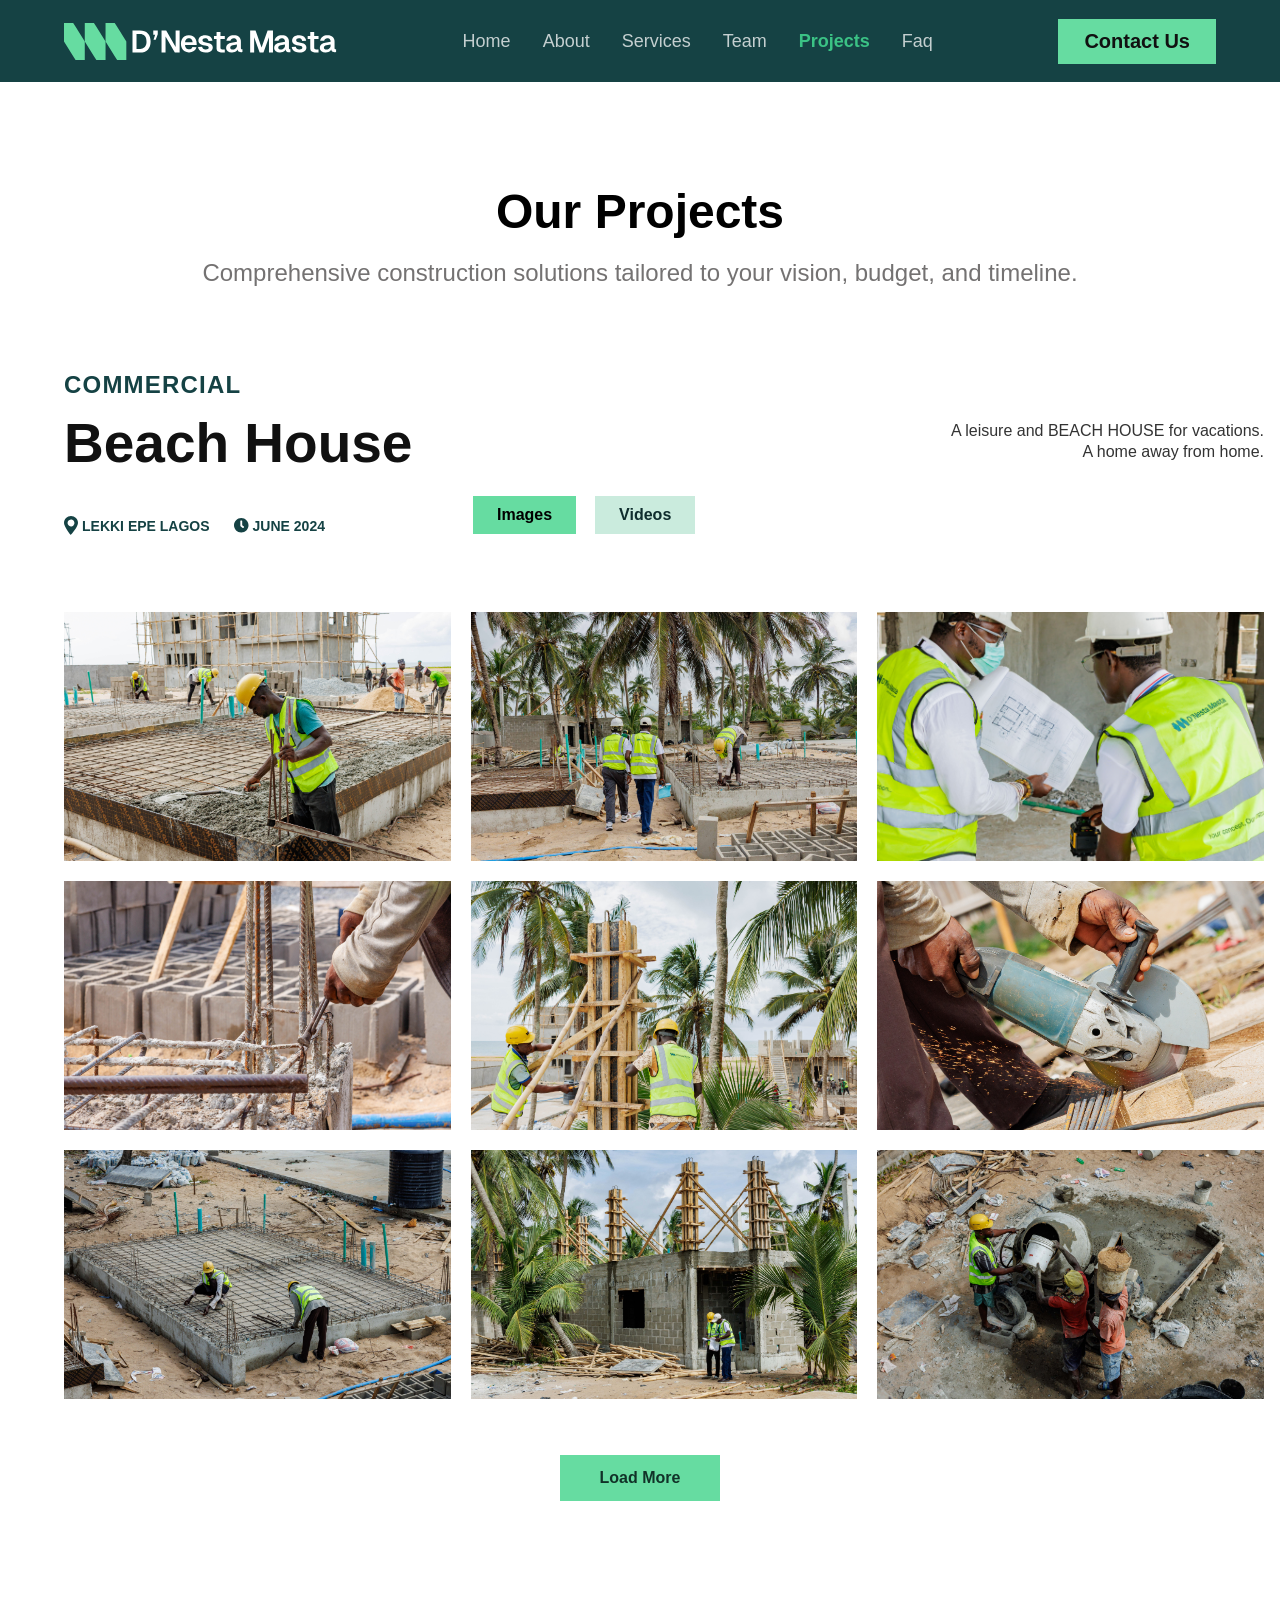
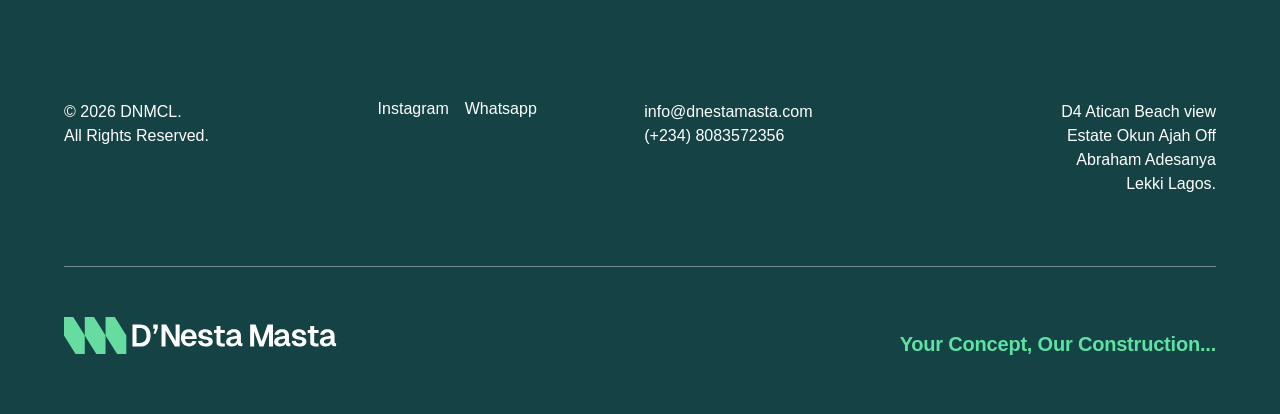
==== commit 19a23cb1: "update chnages" ====
--- a/project-1.html
+++ b/project-1.html
@@ -6,11 +6,8 @@
     <title>Residential Project — D'Nesta Masta</title>
     
     <link rel="stylesheet" href="css/styles.css">
+    
     <link rel="stylesheet" href="css/projects.css">
-
-    <!-- Non-blocking script loading -->
-    <script src="js/main.js" defer></script>
-    <script src="js/projects.js" defer></script>
 </head>
 <body>
 
@@ -55,8 +52,8 @@
                         <span class="spec-tag">COMMERCIAL</span>
                         <h2 class="spec-title">Beach House</h2>
                         <div class="spec-logistics">
-                            <span class="meta-item"> <img src="Assets/Icon/Location--inject-1.svg" alt="" loading="lazy"> LEKKI EPE LAGOS</span>
-                            <span class="meta-item"> <img src="Assets/Icon/Date.svg" alt="" loading="lazy"> JUNE 2024</span>
+                            <span class="meta-item"> <img src="Assets/Icon/Location--inject-1.svg" alt=""> LEKKI EPE LAGOS</span>
+                            <span class="meta-item"> <img src="Assets/Icon/Date.svg" alt=""> JUNE 2024</span>
                             
                             <div class="media-toggle-wrapper">
                                 <button id="tab-show-images" class="btn-toggle-tab is-active">Images</button>
@@ -72,38 +69,38 @@
                 </div>
 
                 <div id="project-gallery-grid" class="project-media-grid">
-                    <div class="project-media-card" data-index="0"><img src="Assets/Images/dnmcl image/419A0001.jpg" alt="Residential Detail View" loading="lazy"></div>
-                    <div class="project-media-card" data-index="1"><img src="Assets/Images/dnmcl image/419A9999.jpg" alt="Residential Structural Build" loading="lazy"></div>
-                    <div class="project-media-card" data-index="2"><img src="Assets/Images/dnmcl image/419A0053.jpg" alt="Interior Framing Stage" loading="lazy"></div>
-                    <div class="project-media-card" data-index="3"><img src="Assets/Images/dnmcl image/419A9965.jpg" alt="Foundation Framework Block" loading="lazy"></div>
-                    <div class="project-media-card" data-index="4"><img src="Assets/Images/dnmcl image/419A0012.jpg" alt="Exterior Brick Masonry" loading="lazy"></div>
-                    <div class="project-media-card" data-index="5"><img src="Assets/Images/dnmcl image/419A0029.jpg" alt="Roofing Support Installation" loading="lazy"></div>
-                    <div class="project-media-card" data-index="6"><img src="Assets/Images/dnmcl image/419A9992.jpg" alt="Aerial Suite Perspective" loading="lazy"></div>
-                    <div class="project-media-card" data-index="7"><img src="Assets/Images/dnmcl image/419A9978.jpg" alt="Site Progress Overview" loading="lazy"></div>
-                    <div class="project-media-card" data-index="8"><img src="Assets/Images/dnmcl image/419A9987.jpg" alt="Plastering Work In Progress" loading="lazy"></div>
+                    <div class="project-media-card" data-index="0"><img src="Assets/Images/dnmcl image/419A0001.jpg" alt="Residential Detail View"></div>
+                    <div class="project-media-card" data-index="1"><img src="Assets/Images/dnmcl image/419A9999.jpg" alt="Residential Structural Build"></div>
+                    <div class="project-media-card" data-index="2"><img src="Assets/Images/dnmcl image/419A0053.jpg" alt="Interior Framing Stage"></div>
+                    <div class="project-media-card" data-index="3"><img src="Assets/Images/dnmcl image/419A9965.jpg" alt="Foundation Framework Block"></div>
+                    <div class="project-media-card" data-index="4"><img src="Assets/Images/dnmcl image/419A0012.jpg" alt="Exterior Brick Masonry"></div>
+                    <div class="project-media-card" data-index="5"><img src="Assets/Images/dnmcl image/419A0029.jpg" alt="Roofing Support Installation"></div>
+                    <div class="project-media-card" data-index="6"><img src="Assets/Images/dnmcl image/419A9992.jpg" alt="Aerial Suite Perspective"></div>
+                    <div class="project-media-card" data-index="7"><img src="Assets/Images/dnmcl image/419A9978.jpg" alt="Site Progress Overview"></div>
+                    <div class="project-media-card" data-index="8"><img src="Assets/Images/dnmcl image/419A9987.jpg" alt="Plastering Work In Progress"></div>
 
-                    <div class="project-media-card hidden-row" data-index="9"><img src="Assets/Images/dnmcl image/419A0039.jpg" alt="Additional Progress Shot" loading="lazy"></div>
-                    <div class="project-media-card hidden-row" data-index="10"><img src="Assets/Images/dnmcl image/419A0043.jpg" alt="Additional Progress Shot" loading="lazy"></div>
-                    <div class="project-media-card hidden-row" data-index="11"><img src="Assets/Images/dnmcl image/419A0020.jpg" alt="Additional Progress Shot" loading="lazy"></div>
-                    <div class="project-media-card hidden-row" data-index="12"><img src="Assets/Images/dnmcl image/419A9978.jpg" alt="Additional Progress Shot" loading="lazy"></div>
-                    <div class="project-media-card hidden-row" data-index="13"><img src="Assets/Images/dnmcl image/419A9989.jpg" alt="Additional Progress Shot" loading="lazy"></div>
+                    <div class="project-media-card hidden-row" data-index="9"><img src="Assets/Images/dnmcl image/419A0039.jpg" alt="Additional Progress Shot"></div>
+                    <div class="project-media-card hidden-row" data-index="10"><img src="Assets/Images/dnmcl image/419A0043.jpg" alt="Additional Progress Shot"></div>
+                    <div class="project-media-card hidden-row" data-index="11"><img src="Assets/Images/dnmcl image/419A0020.jpg" alt="Additional Progress Shot"></div>
+                    <div class="project-media-card hidden-row" data-index="12"><img src="Assets/Images/dnmcl image/419A9978.jpg" alt="Additional Progress Shot"></div>
+                    <div class="project-media-card hidden-row" data-index="13"><img src="Assets/Images/dnmcl image/419A9989.jpg" alt="Additional Progress Shot"></div>
                 </div>
 
                 <div id="project-video-grid" class="project-media-grid hidden-pane">
-                    <div class="project-media-card video-card">
-                        <video controls preload="none" poster="Assets/Images/dnmcl image/419A9999.jpg">
+       <div class="project-media-card video-card">
+                        <video controls poster="Assets/Images/dnmcl image/419A9999.jpg">
                             <source src="Assets/Videos/DJI_20260325104819_0521.mov" type="video/mp4">
                         </video>
                     </div>
 
                     <div class="project-media-card video-card">
-                        <video controls preload="none" poster="Assets/Images/dnmcl image/419A0001.jpg">
+                        <video controls poster="Assets/Images/dnmcl image/419A0001.jpg">
                             <source src="Assets/Videos/DJI_20260325101405_0474.mov" type="video/mp4">
                         </video>
                     </div>
 
                     <div class="project-media-card video-card">
-                        <video controls preload="none" poster="Assets/Images/dnmcl image/419A9993.jpg">
+                        <video controls poster="Assets/Images/dnmcl image/419A9993.jpg">
                             <source src="Assets/Videos/DJI_20260325105020_0524.mov" type="video/mp4">
                         </video>
                     </div>
@@ -114,22 +111,22 @@
                 </div>
 
                 <div id="gallery-lightbox" class="lightbox-overlay">
-                    <button class="lightbox-close" aria-label="Close Preview">✕</button>
-                    
-                    <button class="lightbox-arrow arrow-left" aria-label="Previous Image">
-                        <img src="Assets/Icon/Prev.svg" alt="prev-btn">
-                    </button>
-                    
-                    <!-- 🎯 Dynamic Media Stage Wrapper -->
-                    <div class="lightbox-content">
-                        <img id="lightbox-target-img" src="" alt="Expanded Project Image View" style="display: none;">
-                        <video id="lightbox-target-video" controls autoplay src="" style="display: none;"></video>
-                    </div>
-                    
-                    <button class="lightbox-arrow arrow-right" aria-label="Next Image">
-                        <img src="Assets/Icon/next.svg" alt="next-btn">
-                    </button>
-                </div>
+    <button class="lightbox-close" aria-label="Close Preview">✕</button>
+    
+    <button class="lightbox-arrow arrow-left" aria-label="Previous Image">
+        <img src="Assets/Icon/Prev.svg" alt="prev-btn">
+    </button>
+    
+    <!-- 🎯 Dynamic Media Stage Wrapper -->
+    <div class="lightbox-content">
+        <img id="lightbox-target-img" src="" alt="Expanded Project Image View" style="display: none;">
+        <video id="lightbox-target-video" controls autoplay src="" style="display: none;"></video>
+    </div>
+    
+    <button class="lightbox-arrow arrow-right" aria-label="Next Image">
+        <img src="Assets/Icon/next.svg" alt="next-btn">
+    </button>
+</div>
 
             </div>
         </section>
@@ -142,11 +139,12 @@
                     <p>© 2026 DNMCL.<br>All Rights Reserved.</p>
                 </div>
                 <div class="footer-grid-col col-socials">
-                    <ul class="footer-inline-links">
-                        <li><a href="https://linkedin.com" target="_blank" rel="noopener">Linkedin</a></li>
-                        <li><a href="https://twitter.com" target="_blank" rel="noopener">Twitter</a></li>
-                        <li><a href="https://instagram.com" target="_blank" rel="noopener">Instagram</a></li>
-                    </ul>
+                   <ul class="footer-inline-links">
+                    <!-- <li><a href="https://linkedin.com" target="_blank" rel="noopener">Linkedin</a></li>
+                    <li><a href="https://twitter.com" target="_blank" rel="noopener">Twitter</a></li> -->
+                    <li><a href="https://www.instagram.com/dnestamasta?igsh=MWFvYWszMWZ0OTNudQ%3D%3D&utm_source=qr" target="_blank" rel="noopener">Instagram</a></li>
+                    <li><a href="https://wa.me/2349063449736" target="_blank" rel="noopener">Whatsapp</a></li>
+                </ul>
                 </div>
                 <div class="footer-grid-col col-contact">
                     <p>
@@ -168,7 +166,7 @@
 
             <div class="footer-branding-block">
                 <div class="footer-brand-anchor">
-                    <img src="Assets/Icon/Icon + Word Mark.svg" alt="D'Nesta Masta Logo" class="footer-brand-logo-img" loading="lazy">
+                    <img src="Assets/Icon/Icon + Word Mark.svg" alt="D'Nesta Masta Logo" class="footer-brand-logo-img">
                 </div>
                 <div class="footer-tagline-block">
                     <p class="footer-tagline-text">Your Concept, Our Construction...</p>
@@ -177,5 +175,7 @@
         </div>
     </footer>
 
+    <script src="js/main.js"></script>
+    <script src="js/projects.js"></script>
 </body>
 </html>
--- a/css/styles.css
+++ b/css/styles.css
@@ -136,12 +136,12 @@
    4. LOCKED LAYOUT CONTAINER SPECIFICATIONS (1440px Canvas / 1200px Content)
    ========================================================================== */
 .site-container {
-    width: 1440px;
+    width: 100%;
     max-width: 1440px;
     margin-right: auto;
     margin-left: auto;
-    padding-right: 120px; /* Precise Right Alignment Guideline */
-    padding-left: 120px;  /* Precise Left Alignment Guideline */
+    padding-right: min(120px, 5vw); /* Dynamic Fluid Padding */
+    padding-left: min(120px, 5vw);
 }
 
 /* ==========================================================================
@@ -273,14 +273,14 @@
     width: 100%; /* Fully spans the 1200px internal grid container bounds */
     height: 548px;
     overflow: hidden;
-    border-radius: 20px;
+    border-radius: 0px;
 }
 
 .hero-main-display {
     width: 100%;
     height: 548px;        
     object-fit: cover;    /* 🌟 CRUCIAL: This prevents the image from looking squished */
-    border-radius: 20px;
+    border-radius: 0px;
     display: block;
     object-position: center 70%;
     transition: transform 0.4s ease;
@@ -379,7 +379,7 @@
     grid-template-columns: 1.35fr 1fr;
     gap: 22px;
     align-items: start;
-    width: 1200px;
+    width: 100% !important;
     height: 347px;
     position: relative;
 }
@@ -388,13 +388,15 @@
 .concept-feature-card {
     background-color: var(--clr-mint-green);
     border-radius: 0px;
-    padding: 25px;
-    padding-top: 2px;
-    padding-bottom: 2px;
+    padding: 24px;
     display: flex;
     align-items: center;
-    gap: 25px;
+    gap: 24px;
     min-height: 347px;
+    height: auto;
+    width: 100%;
+    box-sizing: border-box;
+    overflow: hidden;
     
     /* 🎬 FALLBACK BASELINE STATE */
     opacity: 0;
@@ -403,21 +405,23 @@
     /* 🎬 HARDWARE ACCELERATED MOTION TIMELINE */
     animation: sectionCardReveal var(--motion-duration-long) var(--ease-premium-spring) forwards;
     animation-timeline: --aboutTimeline;
-    animation-range: entry 5% cover 30%; /* Bulletproof range mapping across browsers */
+    animation-range: entry 5% cover 30%;
 }
 
 .concept-image-frame {
-    width: auto;
+    width: 45%;
+    max-width: 311px;
     height: 297px;
     overflow: hidden;
     background: transparent;
     margin: 0 !important;
     clip-path: polygon(60px 0%, 100% 0%, 100% calc(100% - 40px), calc(100% - 60px) 100%, 0% 100%, 0% 40px);
+    flex-shrink: 0;
 }
 
 .concept-display-img {
-    width: 311px;
-    height: 297px;
+    width: 100%;
+    height: 100%;
     object-fit: cover;
     display: block;
     transition: transform 0.4s ease;
@@ -431,26 +435,28 @@
     display: flex;
     flex-direction: column;
     justify-content: center;
+    flex: 1;
+    min-width: 0;
 }
 
 .concept-card-title {
     color: var(--clr-dark-heading);
-    font-size: 20px;
+    font-size: clamp(18px, 1.8vw, 20px);
     font-weight: 650;
     line-height: 1.25;
     letter-spacing: -0.01em;
-    margin-bottom: 17px;
-    margin-top: -9px;
+    margin-bottom: 16px;
     display: flex;
     flex-direction: column;
+    word-break: break-word;
 }
 
 .concept-card-body {
     color: #000000;
-    font-size: 20px;
-    line-height: auto;
+    font-size: clamp(14px, 1.4vw, 18px);
+    line-height: 1.4;
     font-weight: 400;
-    margin-bottom: 52px;
+    margin-bottom: 24px;
 }
 
 /* Internal Card Action Link */
@@ -462,13 +468,16 @@
     height: 48px;
     border-radius: 0px;
     font-weight: 650;
-    font-size: 20px;
+    font-size: 18px;
     align-self: flex-start;
     transition: background-color 0.2s ease;
+    display: inline-flex;
+    align-items: center;
+    box-sizing: border-box;
 }
 
 .btn-secondary-cta:hover {
-    background-color: #0d2f2f;
+    background-color: var(--clr-mint-accent);
 }
 
 /* Right Panel Metric Grid Assembly with Motion Link */
@@ -2208,7 +2217,7 @@
     transform: scale(1);
 }
 
-@media (max-width: 768px) {
+@media screen and (max-width: 1200px) {
     .lightbox-content {
         max-height: 60vh;
         padding: 0 10px;
@@ -2388,7 +2397,7 @@
         height: calc(100vh - 64px);
         background-color: var(--clr-teal-bg);
         z-index: 999;
-        padding: 32px 24px 56px 24px; /* Generous bottom spacing for phone safety zones */
+        padding: 32px 24px 110px 24px; /* Generous bottom spacing for phone safety zones */
         box-sizing: border-box;
     }
 
@@ -2763,7 +2772,7 @@
 .metric-data-card-2,
 .metric-data-card-3 {
     background-color: #EBF1F1 !important;
-    padding: 16px 12px !important; /* Slightly snugger padding for small screens */
+    padding: 16px 21px !important; 
     border-radius: 0px !important;
     display: flex !important;
     flex-direction: column !important;
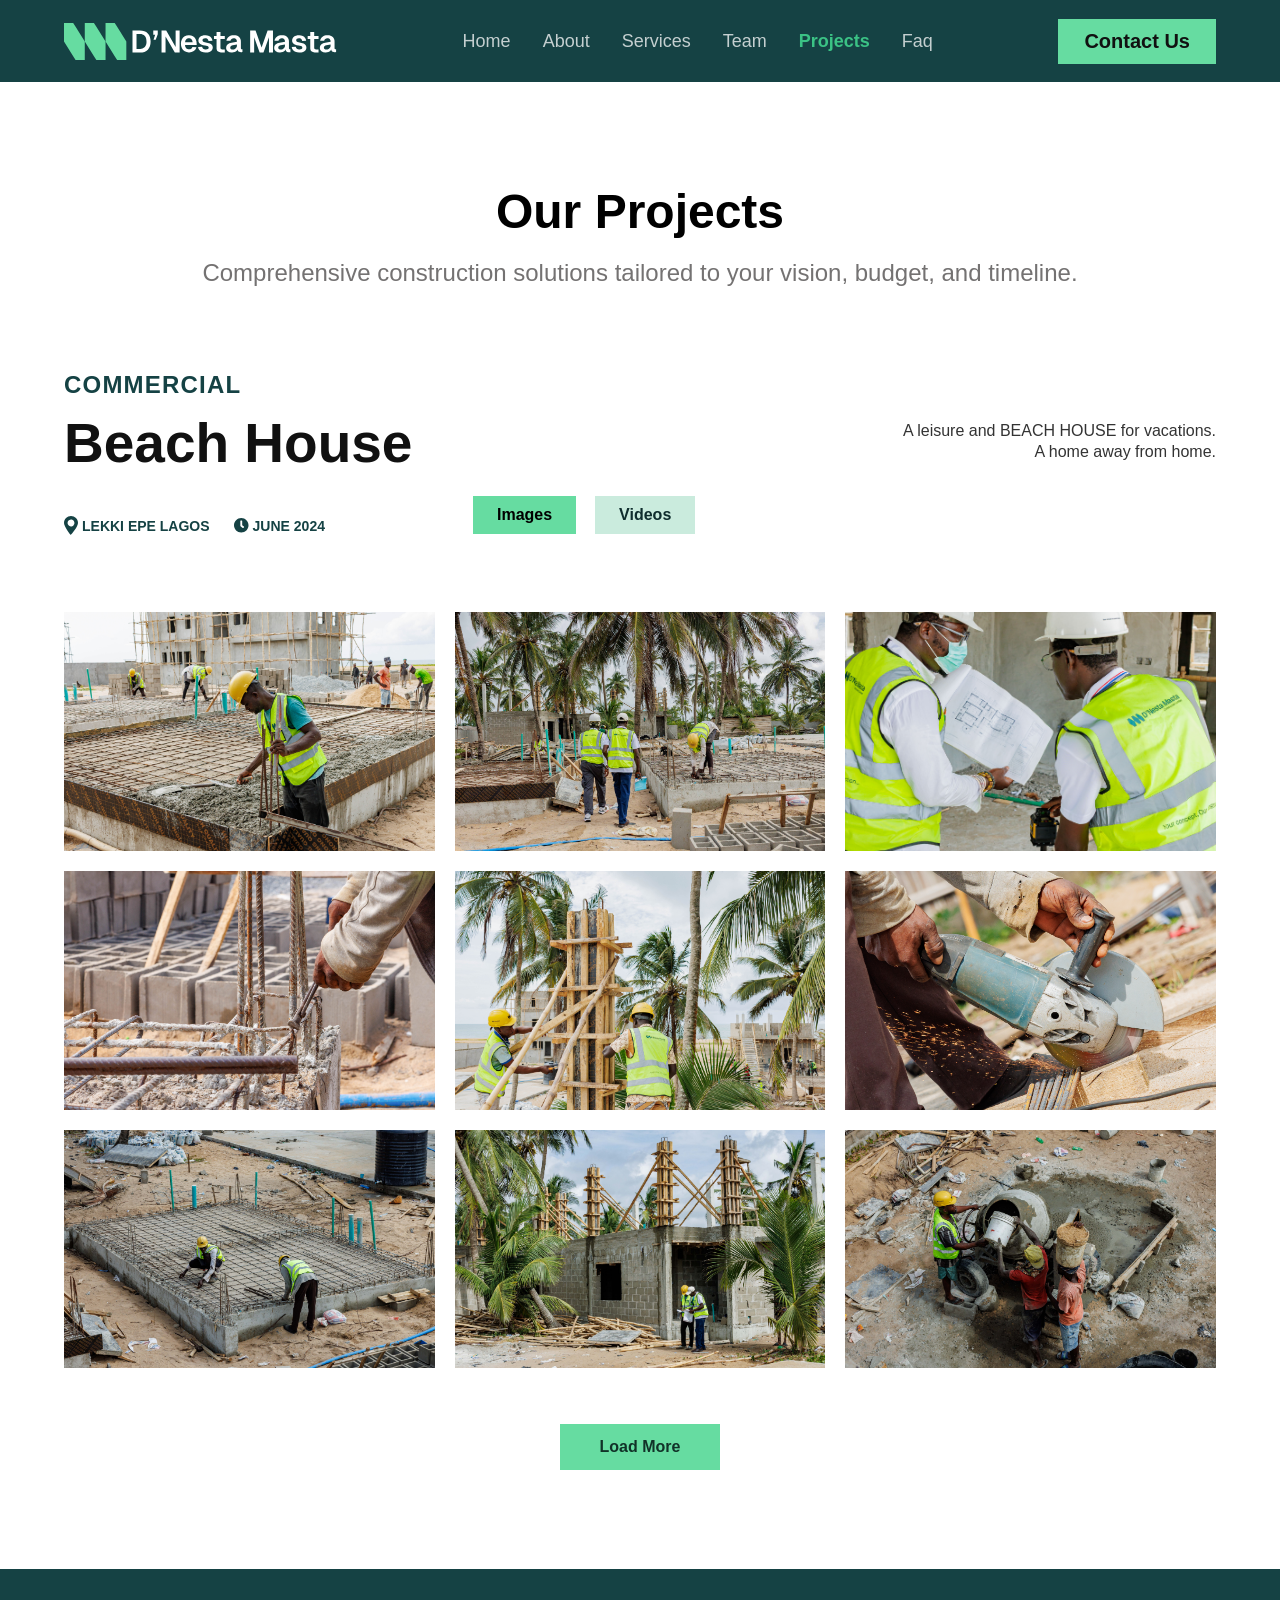
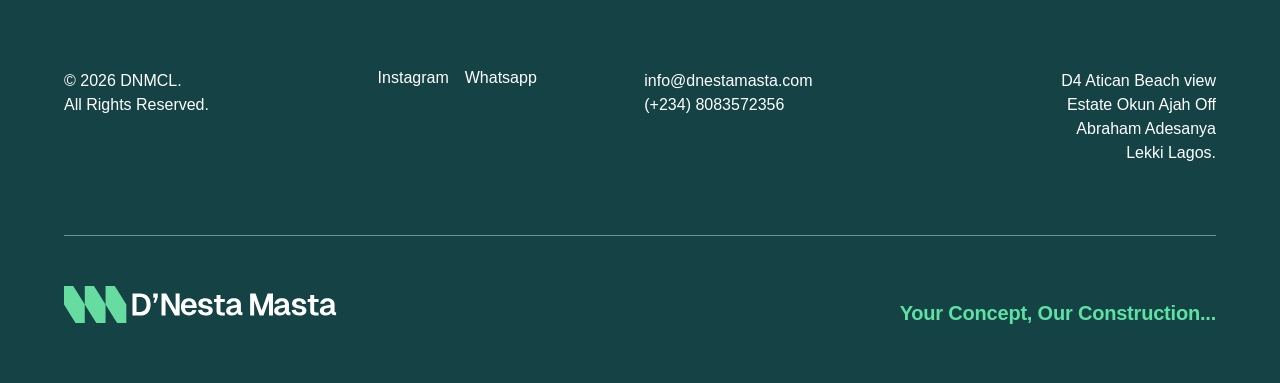
==== commit 68561cf9: "add new changes" ====
--- a/project-1.html
+++ b/project-1.html
@@ -116,13 +116,13 @@
     <button class="lightbox-arrow arrow-left" aria-label="Previous Image">
         <img src="Assets/Icon/Prev.svg" alt="prev-btn">
     </button>
-    
-    <!-- 🎯 Dynamic Media Stage Wrapper -->
-    <div class="lightbox-content">
+ <!-- 🎯 Dynamic Media Stage Wrapper -->
+<div class="lightbox-content">
+    <div id="lightbox-target-wrapper" class="slide-active">
         <img id="lightbox-target-img" src="" alt="Expanded Project Image View" style="display: none;">
         <video id="lightbox-target-video" controls autoplay src="" style="display: none;"></video>
     </div>
-    
+</div>
     <button class="lightbox-arrow arrow-right" aria-label="Next Image">
         <img src="Assets/Icon/next.svg" alt="next-btn">
     </button>
--- a/css/styles.css
+++ b/css/styles.css
@@ -237,7 +237,7 @@
 .hero-viewport-section {
     background-color: #FFFFFF;
     padding-top: 99px;
-    padding-bottom: 99px;
+    padding-bottom: 47px;
 }
 
 .hero-inner-layout {
@@ -373,18 +373,19 @@
     max-width: 980px;
 }
 
-/* Bento Grid System Framework */
+/* ==========================================
+   Bento Grid System Framework
+   ========================================== */
 .about-bento-grid {
-    display: grid;
-    grid-template-columns: 1.35fr 1fr;
-    gap: 22px;
-    align-items: start;
-    width: 100% !important;
-    height: 347px;
-    position: relative;
-}
-
-/* Left Card Component with Hardware-Accelerated Motion Link */
+    display: grid !important;
+    grid-template-columns: 1.3fr 1fr !important;
+    gap: 22px !important;
+    align-items: stretch !important;
+    width: 100% !important;
+    position: relative !important;
+}
+
+/* Left Feature Card Component */
 .concept-feature-card {
     background-color: var(--clr-mint-green);
     border-radius: 0px;
@@ -393,16 +394,13 @@
     align-items: center;
     gap: 24px;
     min-height: 347px;
-    height: auto;
+    height: 100%;
     width: 100%;
     box-sizing: border-box;
     overflow: hidden;
     
-    /* 🎬 FALLBACK BASELINE STATE */
     opacity: 0;
     will-change: transform, opacity;
-    
-    /* 🎬 HARDWARE ACCELERATED MOTION TIMELINE */
     animation: sectionCardReveal var(--motion-duration-long) var(--ease-premium-spring) forwards;
     animation-timeline: --aboutTimeline;
     animation-range: entry 5% cover 30%;
@@ -459,7 +457,7 @@
     margin-bottom: 24px;
 }
 
-/* Internal Card Action Link */
+
 .btn-secondary-cta {
     background-color: var(--clr-teal-bg);
     color: var(--clr-text-white);
@@ -480,103 +478,90 @@
     background-color: var(--clr-mint-accent);
 }
 
-/* Right Panel Metric Grid Assembly with Motion Link */
+/* ==========================================
+   🎯 FIX: Right Metrics Grid Assembly (Pure CSS Grid)
+   ========================================== */
 .metrics-grid-aside {
-    display: flex;
-    flex-wrap: wrap;
-    grid-template-columns: repeat(2, 1fr);
-    grid-template-rows: repeat(2, 1fr);
-    gap: 22px 22px;
-    width: 533px;
-    height: 347px;
-}
-
-/* Individual Metric Cards Staggered Entry Motion Hooks */
+    display: grid !important;
+    grid-template-columns: repeat(2, minmax(0, 1fr)) !important; /* Strict 2 equal fluid columns */
+    grid-template-rows: repeat(2, 1fr) !important;
+    gap: 22px !important;
+    width: 100% !important;
+    height: 100% !important;
+    min-height: 347px;
+}
+
+/* 🎯 FIX: Universal Responsive Padding (Replaces fixed padding-right) */
+.metric-data-card,
+.metric-data-card-1,
+.metric-data-card-2,
+.metric-data-card-3 {
+    background-color: var(--clr-mint-green); 
+    border-radius: 0px;
+    padding: 20px !important; /* Fluid, even internal spacing */
+    display: flex;
+    flex-direction: column;
+    justify-content: center;
+    box-sizing: border-box;
+    width: 100% !important;
+    height: 100% !important;
+    min-width: 0 !important; /* Prevents text overflow breaking grid columns */
+}
+
+/* Motion links */
 .concept-feature-card,
 .metrics-grid-aside .metric-data-card,
 .metrics-grid-aside .metric-data-card-1,
 .metrics-grid-aside .metric-data-card-2,
 .metrics-grid-aside .metric-data-card-3 {
-    /* 🎬 FALLBACK BASELINE STATE */
     opacity: 0;
     will-change: transform, opacity;
-
-    /* 🎬 HARMONIZED SLIDE REVEAL WITH TIMING CONTROLS */
     animation: sideSlideReveal var(--motion-duration-long) var(--ease-premium-spring) forwards;
     animation-timeline: --aboutTimeline;
-}
-
-/* Staggering window triggers perfectly aligned to look clean as you descend */
-.concept-feature-card { animation-range: entry 10% cover 80%; }
-.metrics-grid-aside .metric-data-card   { animation-range: entry 10% cover 80%; }
-.metrics-grid-aside .metric-data-card-1 { animation-range: entry 10% cover 80%; }
-.metrics-grid-aside .metric-data-card-2 { animation-range: entry 10% cover 80%; }
-.metrics-grid-aside .metric-data-card-3 { animation-range: entry 10% cover 80%; }
-
-.metric-data-card {
-    background-color: var(--clr-mint-green); 
-    border-radius: 0px;
-    padding-top: 6px;
-    padding-bottom: 16px ;
-    padding-left: 21px ;
-    padding-right: 137px;
-    display: flex;
-    flex-direction: column;
-    justify-content: center;
-}
-
-.metric-data-card-1 {
-    background-color: var(--clr-mint-green); 
-    border-radius: 0px;
-    padding-top: 26px;
-    padding-bottom: 26px ;
-    padding-left: 29px ;
-    padding-right: 111px;
-    display: flex;
-    flex-direction: column;
-    justify-content: center;
-}
-
-.metric-data-card-2 {
-    background-color: var(--clr-mint-green); 
-    border-radius: 0px;
-    padding-top: 26px;
-    padding-bottom: 26px ;
-    padding-left: 21px ;
-    padding-right: 140px;
-    display: flex;
-    flex-direction: column;
-    justify-content: center;
-}
-
-.metric-data-card-3 {
-    background-color: var(--clr-mint-green); 
-    border-radius: 0px;
-    padding-top: 26px;
-    padding-bottom: 26px ;
-    padding-left: 29px ;
-    padding-right: 58px;
-    display: flex;
-    flex-direction: column;
-    justify-content: center;
-}
-
+    animation-range: entry 10% cover 80%;
+}
+
+/* Scalable Typography */
 .metric-num-display {
     color: var(--clr-teal-bg);
-    font-size: 56px;
+    font-size: clamp(32px, 3.2vw, 56px); /* Shrinks gracefully as screen narrows */
     font-weight: 900;
     letter-spacing: -0.02em;
     line-height: 1;
-    margin-bottom: 12px;
+    margin-bottom: 8px;
 }
 
 .metric-label-display {
     color: #222222;
-    font-size: 16px;
+    font-size: clamp(12px, 1.1vw, 16px);
     font-weight: 600;
     letter-spacing: -0.01em;
-}
-
+    white-space: nowrap;
+}
+
+/* Mobile & Tablet Stacking Rules */
+@media screen and (max-width: 991px) {
+    .about-bento-grid {
+        grid-template-columns: 1fr !important; /* Stacks concept card on top of metrics */
+    }
+}
+
+@media screen and (max-width: 580px) {
+    .metrics-grid-aside {
+        grid-template-columns: 1fr !important; /* Single column on small mobile devices */
+        grid-template-rows: auto !important;
+    }
+    
+    .concept-feature-card {
+        flex-direction: column;
+        align-items: flex-start;
+    }
+
+    .concept-image-frame {
+        width: 100%;
+        max-width: 100%;
+    }
+}
 /* ==========================================================================
    8. FOUNDATION SECTION COMPONENT (DESKTOP SPECIFIC - 1440PX SYSTEM)
    ========================================================================== */
@@ -1024,8 +1009,15 @@
 
 /* THE WINDOW CONTAINER (The viewport mask) */
 .projects-slider-window {
-    width: 100%;      /* Pins the mask to exactly the width of the 1200px container */
-    overflow: hidden; /* Cuts off any cards that slide past the right edge */
+    width: 100%;
+    overflow-x: auto; /* Changed from hidden to allow smooth programmatic scroll */
+    scroll-behavior: smooth;
+    scrollbar-width: none; /* Hides scrollbar in Firefox */
+    -ms-overflow-style: none; /* Hides scrollbar in IE/Edge */
+}
+
+.projects-slider-window::-webkit-scrollbar {
+    display: none; /* Hides scrollbar in Chrome/Safari */
 }
 
 /* THE SLIDER TRACK TRAIN WITH ENTRANCE ANIMATION MAPPING */
@@ -1245,7 +1237,7 @@
     display: flex;
     flex-direction: column;
     gap: 20px;
-    width: 712px;
+    width: auto;
     
     /* Reveal Animation Hook */
     animation: sectionCardReveal var(--motion-duration-long) var(--ease-premium-spring) both;
@@ -1632,6 +1624,7 @@
 .portfolio-subpage-wrapper {
     background-color: #FFFFFF;
     padding-bottom: 99px;
+    min-width: 100%;
 }
 
 .portfolio-intro-deck {
@@ -1665,7 +1658,7 @@
     display: flex;
     justify-content: space-between;
     align-items: flex-start;
-    width: 1200px;
+    width: 100%;
     margin: 0 auto 48px auto;
 }
 
@@ -1749,7 +1742,7 @@
     display: grid;
     grid-template-columns: repeat(3, 1fr);
     gap: 20px;
-    width: 1200px;
+    width: 100%;
     margin: 0 auto 56px auto;
 }
 
@@ -2165,7 +2158,7 @@
     width: 100%;
     height: 100%;
     object-fit: cover; 
-    border-radius: 8px;
+    border-radius: 0px;
     background-color: #000000;
     aspect-ratio: 3 / 2;
     transition: transform 0.5s cubic-bezier(0.215, 0.610, 0.355, 1);
@@ -2217,7 +2210,69 @@
     transform: scale(1);
 }
 
+/* 🎯 Lightbox Stage Viewport */
+.lightbox-content {
+    position: relative !important;
+    overflow: hidden !important; /* Clips items outside the viewport during slide */
+    width: 100% !important;
+    max-width: 900px !important;
+    margin: 0 auto !important;
+    padding: 0 !important;
+}
+
+/* Base Wrapper Container */
+#lightbox-target-wrapper {
+    display: flex !important;
+    align-items: center !important;
+    justify-content: center !important;
+    width: 100% !important;
+    height: 100% !important;
+    margin: 0 auto !important;
+    padding: 0 !important;
+    background: transparent !important;
+    box-sizing: border-box !important;
+    touch-action: pan-y; /* Prevents vertical scroll conflicts */
+    user-select: none;
+    -webkit-user-select: none;
+}
+
+/* Motion State Classes for Horizontal Slide */
+.slide-transition {
+    transition: transform 0.5s cubic-bezier(0.25, 1, 0.5, 1), opacity 0.4s ease-in-out !important;
+    will-change: transform, opacity;
+}
+
+.slide-out-left {
+    transform: translateX(-100%) !important;
+    opacity: 0 !important;
+}
+
+.slide-out-right {
+    transform: translateX(100%) !important;
+    opacity: 0 !important;
+}
+
+.slide-in-left {
+    transform: translateX(-100%) !important;
+    opacity: 0 !important;
+}
+
+.slide-in-right {
+    transform: translateX(100%) !important;
+    opacity: 0 !important;
+}
+
+.slide-active {
+    transform: translateX(0) !important;
+    opacity: 1 !important;
+}
+
+/* Hide navigation arrows on mobile if you want touch-only controls */
 @media screen and (max-width: 1200px) {
+    .lightbox-arrow {
+        display: none !important;
+    }
+
     .lightbox-content {
         max-height: 60vh;
         padding: 0 10px;
@@ -2452,7 +2507,17 @@
 
     /* --- 3. RE-INJECTING CONTACT BUTTON ON DRAWER FOOTER BASELINE --- */
     /* We build a dedicated button wrapper inside the main-navigation block for mobile */
-    body.mobile-menu-active .main-navigation::after {
+
+    body.mobile-menu-active .header-action {
+        display: flex !important;
+        position: fixed;
+        bottom: 162px; /* Matches your drawer's padding bottom spacing */
+        left: 24px;
+        right: 24px;
+        z-index: 1000; /* Sits above main-navigation (z-index: 999) */
+    }
+
+    body.mobile-menu-active .header-action .btn-primary-cta {
         content: 'Contact Us';
         display: flex;
         align-items: center;
@@ -2468,9 +2533,18 @@
         transition: transform 0.1s ease;
     }
     
-    body.mobile-menu-active .main-navigation::after:active {
+    body.mobile-menu-active .header-action .btn-primary-cta:active {
         transform: scale(0.98); /* Tactile press state feedback on mobile devices */
     }
+
+
+
+/* 2. POST-CLICK / FOCUS STATE (After the click is released or while active) */
+body.mobile-menu-active .header-action .btn-primary-cta:focus,
+body.mobile-menu-active .header-action .btn-primary-cta:visited {
+    background-color: var(#50ca8f);          /* Maintains or alters post-click tint */
+    outline: none;                                     /* Removes default mobile blue browser outline */
+}
 
     /* --- 4. HAMBURGER TO CLOSE ICON STRUCTURAL TRANSITION --- */
     body.mobile-menu-active .header-inner::after {
@@ -2536,12 +2610,23 @@
         width: 100%;
     }
 
+   .hero-asset-frame {
+    position: relative;
+    width: 100%;
+    height: 25vh; /* Fluid percentage of screen height */
+    min-height: 240px; /* Floor limit for tiny devices */
+    max-height: 280px; /* Ceiling limit to keep hero content visible */
+    border-radius: 0px;
+    overflow: hidden;
+}
+
+/* IPAD & PORTRAIT TABLETS (601px to 1024px) */
+@media (601px <= width <= 1200px) {
     .hero-asset-frame {
-        width: 100%;
-        height: 192px; /* Proportional smart phone crop height */
-        border-radius: 0px;
-        overflow: hidden; /* Permits badge extension below the crop frame boundary */
-    }
+        min-height: 420px; /* Prevents frame from looking stubby on iPad */
+        max-height: 500px;
+    }
+}
 
     .hero-main-display {
         width: 100%;
@@ -2564,9 +2649,9 @@
         
         background-color: var(--clr-mint-accent);
         width: calc(100% - 72px); /* Uniform inner side margins inside the container bounds */
-        max-width: 186px;
-        height: 54px;
-        padding: 0 24px;
+        max-width: 196px;
+        height: 64px;
+        padding: 0 34px;
         
         display: flex;
         align-items: center;
@@ -2611,141 +2696,158 @@
 
   
 
-    /* 
-    ==========================================================================
-    1. SECTION VIEWPORT CONTAINER RESET 
-    ==========================================================================
-    */
-    .about-viewport-section {
-        background-color: #FFFFFF !important;
-        padding: 40px 0 !important;
-        height: auto !important; /* Prevents text or cards from spilling out */
-        overflow: visible !important;
-        display: block !important;
-    }
-
-    /* Locks layout securely within your preferred 390px mobile canvas bounds */
-    .about-viewport-section .site-container {
-        width: 100% !important;
-        max-width: 390px !important;
-        padding-left: 22px !important; /* Your signature canvas margins */
-        padding-right: 22px !important;
-        margin: 0 auto !important;
-        box-sizing: border-box !important;
-    }
-
-    /* 2. HEADER TYPOGRAPHY CONFIGURATION */
-    .about-section-header {
-        text-align: center !important;
-        margin-bottom: 32px !important;
-        width: 100% !important;
-        float: none !important;
-        position: relative !important;
-    }
-
-    .about-main-title {
-        font-size: 28px !important;
-        font-weight: 700 !important;
-        color: #000000 !important;
-        margin: 0 0 12px 0 !important;
-    }
-
-    .about-header-lead {
-        font-size: 14px !important;
-        line-height: 1.5 !important;
-        color: #7A7A7A !important;
-        margin: 0 !important;
-        padding: 0 8px !important;
-    }
-
-    /* Strips desktop formatting to let sentences flow fluidly on mobile screens */
-    .about-header-lead br,
-    .concept-card-title br,
-    .concept-card-body br {
-        display: none !important;
-    }
-
-    /* 3. BENTO RESET: Standardizes layout downward */
-    .about-bento-grid {
-        display: flex !important;
-        flex-direction: column !important;
-        gap: 4px !important; 
-        width: 100% !important;
-        height:850px;
-        float: none !important;
-        position: relative !important;
-        padding-bottom: 15px;
-    }
-
-    /* 4. MASTER CARD COMPONENT (.concept-feature-card) */
-    .concept-feature-card {
-        background-color: #EBF1F1 !important; /* Pale design canvas background tint */
-        padding: 24px !important;
-        border-radius: 0px !important; /* Completely flat profile */
-        display: flex !important;
-        flex-direction: column !important; /* Vertically flows image -> typography -> button */
-        width: 100% !important;
-        max-width: 100% !important;
-        box-sizing: border-box !important;
-        float: none !important;
-        position: relative !important;
-        margin: 0 0 8px 0 !important;
-        gap: 25px;
-    }
-
-    /* Image Wrapper Frame Container */
-    .concept-image-frame {
-       width: auto;
-       height: 297px;
-       overflow: hidden;
-       background: transparent;
-       clip-path: polygon(60px 0%, 100% 0%, 100% calc(100% - 40px), calc(100% - 60px) 100%, 0% 100%, 0% 40px);
-    }
-
-    /* 📐 D'NESTA SIGNATURE ASYMMETRIC PICTURE CLIP */
-    .concept-display-img {
-        width: 100% !important;
-        height: auto !important;
-        display: block !important;
-        object-fit: cover !important; /* Keeps whole picture aspect ratio perfectly intact without clipping */
-        
-    }
-
-    .concept-content-block {
-        width: 100% !important;
-        padding-top: -500px !important;
-        text-align: left !important;
-    }
-
-    .concept-card-title .title-row {
-        font-size: 22px !important;
-        font-weight: 700 !important;
-        line-height: 1.3 !important;
-        color: #000000 !important;
-        display: block !important;
-        margin: 0 0 16px 0 !important;
-    }
-
-    .concept-card-body {
-        font-size: 14px !important;
-        line-height: 1.5 !important;
-        color: #333333 !important;
-        margin: 0 0 24px 0 !important;
-    }
-
-    /* Flat Square Dark Pine Green CTA Button Link */
-    .concept-content-block .btn-secondary-cta {
-        display: inline-block !important;
-        background-color: #0E383A !important;
-        color: #FFFFFF !important;
-        font-size: 14px !important;
-        font-weight: 700 !important;
-        padding: 16px 28px !important;
-        text-decoration: none !important;
-        border-radius: 0px !important;
-        text-align: center !important;
-        width: max-content !important;
-    }
+  /* 
+==========================================================================
+1. SECTION VIEWPORT CONTAINER RESET 
+==========================================================================
+*/
+.about-viewport-section {
+    background-color: #FFFFFF !important;
+    padding: 40px 0 !important;
+    height: auto !important; /* Fixed: allows height to expand with content naturally */
+    overflow: visible !important;
+    display: block !important;
+}
+
+/* Locks layout securely within your preferred canvas bounds */
+.about-viewport-section .site-container {
+    width: 100% !important;
+    max-width: 100% !important;
+    padding-left: 22px !important;
+    padding-right: 22px !important;
+    margin: 0 auto !important;
+    box-sizing: border-box !important;
+    float: none !important;
+    position: relative !important;
+}
+
+/* 2. HEADER TYPOGRAPHY CONFIGURATION */
+.about-section-header {
+    text-align: center !important;
+    margin-bottom: 32px !important;
+    width: 100% !important;
+    float: none !important;
+    position: relative !important;
+}
+
+.about-main-title {
+    font-size: 28px !important;
+    font-weight: 700 !important;
+    color: #000000 !important;
+    margin: 0 0 12px 0 !important;
+    width: 100% !important;
+}
+
+.about-header-lead {
+    font-size: 14px !important;
+    line-height: 1.5 !important;
+    color: #7A7A7A !important;
+    margin: 0 !important;
+    padding: 0 8px !important;
+}
+
+/* Strips desktop formatting to let sentences flow fluidly on mobile screens */
+.about-header-lead br,
+.concept-card-title br,
+.concept-card-body br {
+    display: none !important;
+}
+
+/* 3. BENTO RESET: Standardizes layout downward */
+.about-bento-grid {
+    display: flex !important;
+    flex-direction: column !important;
+    gap: 16px !important; 
+    width: 100% !important;
+    height: auto !important;
+    float: none !important;
+    position: relative !important;
+    padding-bottom: 15px !important;
+}
+
+/* 4. MASTER CARD COMPONENT (.concept-feature-card) */
+.concept-feature-card {
+    background-color: #EBF1F1 !important;
+    padding: 22px !important;
+    border-radius: 0px !important;
+    display: flex !important;
+    flex-direction: column !important;
+    align-items: stretch !important; /* Fixed: Forces all flex children to stretch edge-to-edge */
+    width: 100% !important;
+    height: auto !important;
+    max-width: 100% !important;
+    box-sizing: border-box !important;
+    position: relative !important;
+    margin: 0 0 8px 0 !important;
+    gap: 20px !important;
+}
+
+/* Image Wrapper Frame Container */
+.concept-image-frame {
+    display: block !important;
+    width: 100% !important;
+    max-width: 100% !important;
+    /* height: auto !important; */
+    aspect-ratio: 4 / 3 !important; 
+    overflow: hidden !important;
+    background: transparent !important;
+    margin: 0 !important;
+    box-sizing: border-box !important;
+    clip-path: polygon(60px 0%, 100% 0%, 100% calc(100% - 40px), calc(100% - 60px) 100%, 0% 100%, 0% 40px) !important;
+}
+
+/* 📐 D'NESTA SIGNATURE ASYMMETRIC PICTURE CLIP */
+.concept-display-img {
+    width: 100% !important;
+    height: auto !important;
+    display: block !important;
+    object-fit: cover !important;
+}
+
+.concept-content-block {
+    width: 100% !important;
+    padding-top: 0 !important;
+    text-align: left !important;
+    box-sizing: border-box !important;
+}
+
+.concept-card-title .title-row {
+    font-size: 22px !important;
+    font-weight: 700 !important;
+    line-height: 1.3 !important;
+    color: #000000 !important;
+    display: block !important;
+    margin: 0 0 16px 0 !important;
+}
+
+.concept-card-body {
+    font-size: 14px !important;
+    line-height: 1.5 !important;
+    color: #333333 !important;
+    margin: 0 0 24px 0 !important;
+}
+
+/* Flat Square Dark Pine Green CTA Button Link */
+.concept-content-block .btn-secondary-cta {
+    display: inline-block !important;
+    background-color: #154244 !important;
+    color: #FFFFFF !important;
+    font-size: 14px !important;
+    font-weight: 700 !important;
+    padding: 16px 28px !important;
+    text-decoration: none !important;
+    border-radius: 0px !important;
+    text-align: center !important;
+    width: auto !important;
+    max-width: 100% !important;
+    box-sizing: border-box !important;
+}
+
+/* ACTIVE STATE (The Moment You Click/Tap) */
+.concept-content-block .btn-secondary-cta:active {
+    background-color: #66DCA1 !important; /* Accent mint background on click */
+    transform: scale(0.98) !important;    /* Tactile press response */
+}
 
    /* ==========================================================================
    5. METRICS INTERFACES MATRIX GRID (.metrics-grid-aside) - MOBILE
@@ -2839,7 +2941,7 @@
 
     .foundation-viewport-section .site-container {
         width: 100% !important;
-        max-width: 390px !important;       
+        max-width: 100% !important;       
         padding-left: 22px !important;      
         padding-right: 22px !important;
         margin: 0 auto !important;          
@@ -3052,9 +3154,11 @@
 
     /* 3. THE CARD MECHANICS (Perfect Mirror of your Desktop Logic) */
     .service-custom-card {
-        flex: 0 0 78% !important; /* Width is 78% of mobile viewport */
+        flex: 0 0 min(78%, 320px)!important; /* Width is 78% of mobile viewport 
+        */
+        max-width: 320px !important;
         scroll-snap-align: start !important;
-        padding: 32px 30px !important; /* Mobile-optimized card padding */
+        padding: 30px 30px !important; /* Mobile-optimized card padding */
         
         /* Keep your exact desktop aspect-ratio and clip-path */
         aspect-ratio: 1 / 1 !important; 
@@ -3188,15 +3292,17 @@
     }
 
     /* 4. DEFINE CRISP CARD WIDTHS RELATIVE TO MOBILE VIEWPORT */
-    .team-desktop-grid {
-        display: grid !important;
-        grid-template-columns: 1fr !important;
-        gap: 24px !important;
-        width: 100% !important;
-        max-width: 340px !important; /* Perfect standard sizing for phone displays */
-        margin: 0 auto !important;
-        padding: 0 !important;
-    }
+.team-desktop-grid {
+    display: grid !important;
+    /* Automatically creates as many 280px columns as fit, then stretches them proportionally */
+    grid-template-columns: repeat(auto-fit, minmax(280px, 1fr)) !important;
+    gap: 24px !important;
+    width: 100% !important;
+    max-width: 1200px !important; /* Removes 340px limit to allow iPad/Desktop width expansion */
+    margin: 0 auto !important;
+    padding: 0 22px !important;
+    box-sizing: border-box !important;
+}
 
     /* 5. PORTRAIT CARD DESIGN */
     .team-profile-card {
@@ -3334,6 +3440,7 @@
     width: 100% !important;
     transition: transform 0.4s cubic-bezier(0.25, 1, 0.5, 1) !important;
     will-change: transform;
+    
 }
 
 .project-display-card {
@@ -3341,12 +3448,12 @@
     min-width: 100% !important;
     max-width: 100% !important;
     background-color: #FFFFFF !important;
-    padding: 20px !important;
+    padding: 22px !important;
     border-radius: 0px !important;
     box-sizing: border-box !important;
     display: flex !important;
     flex-direction: column !important;
-    gap: 20px !important;
+    gap: 22px !important;
 }
 
 /* CARD INNER ELEMENTS */
@@ -3410,9 +3517,14 @@
     padding: 12px 28px !important;
     font-size: 14px !important;
     border-radius: 0px !important;
-    background-color: #1E3E3B !important;
+    background-color: #154244 !important;
     color: #FFFFFF !important;
     text-decoration: none !important;
+}
+
+.btn-project-link:active {
+    background-color: #66DCA1 !important;
+    transform: scale(0.98) !important;
 }
 
 /* NAVIGATION & DOTS */
@@ -3681,8 +3793,13 @@
     color: #FFFFFF !important;
     padding: 16px 28px !important;
     text-decoration: none !important;
-    font-size: 14px !important;
+    font-size: 16px !important;
     font-weight: 600 !important;
+}
+
+.btn-faq-billboard-cta:active {
+    background-color: #3bc285 !important;
+    transform: scale(0.98) !important; 
 }
 
 /* ==========================================================================
@@ -3770,9 +3887,10 @@
     box-sizing: border-box !important;
 }
 
-.btn-banner-mail-cta:hover {
-    background-color: #F0F0F0 !important;
-    transform: translateY(-1px) !important;
+.btn-banner-mail-cta:active {
+    background-color: #66DCA1 !important;
+    transform: scale(0.98) !important;
+    color: #FFFFFF !important;
 }
 
 /* ==========================================================================
@@ -4023,7 +4141,7 @@
     /* Single Column Media Grid */
     .project-media-grid {
         display: grid !important;
-        grid-template-columns: 1fr !important;
+        grid-template-columns: repeat(auto-fill, minmax(300px, 1fr)) !important;
         gap: 16px !important;
         width: 100% !important;
         margin: 0 0 32px 0 !important;
@@ -4035,6 +4153,8 @@
         width: 100% !important;
         aspect-ratio: 388 / 250 !important;
         overflow: hidden !important;
+        box-sizing: border-box !important;
+        border-radius: 0px !important;
     }
 
     .project-media-card img,
@@ -4042,6 +4162,8 @@
         width: 100% !important;
         height: 100% !important;
         object-fit: cover !important;
+        border-radius: 0px !important; /* Clears any image/video border-radius */
+       -webkit-border-radius: 0px !important;
     }
 
     /* Action / Load More Button */
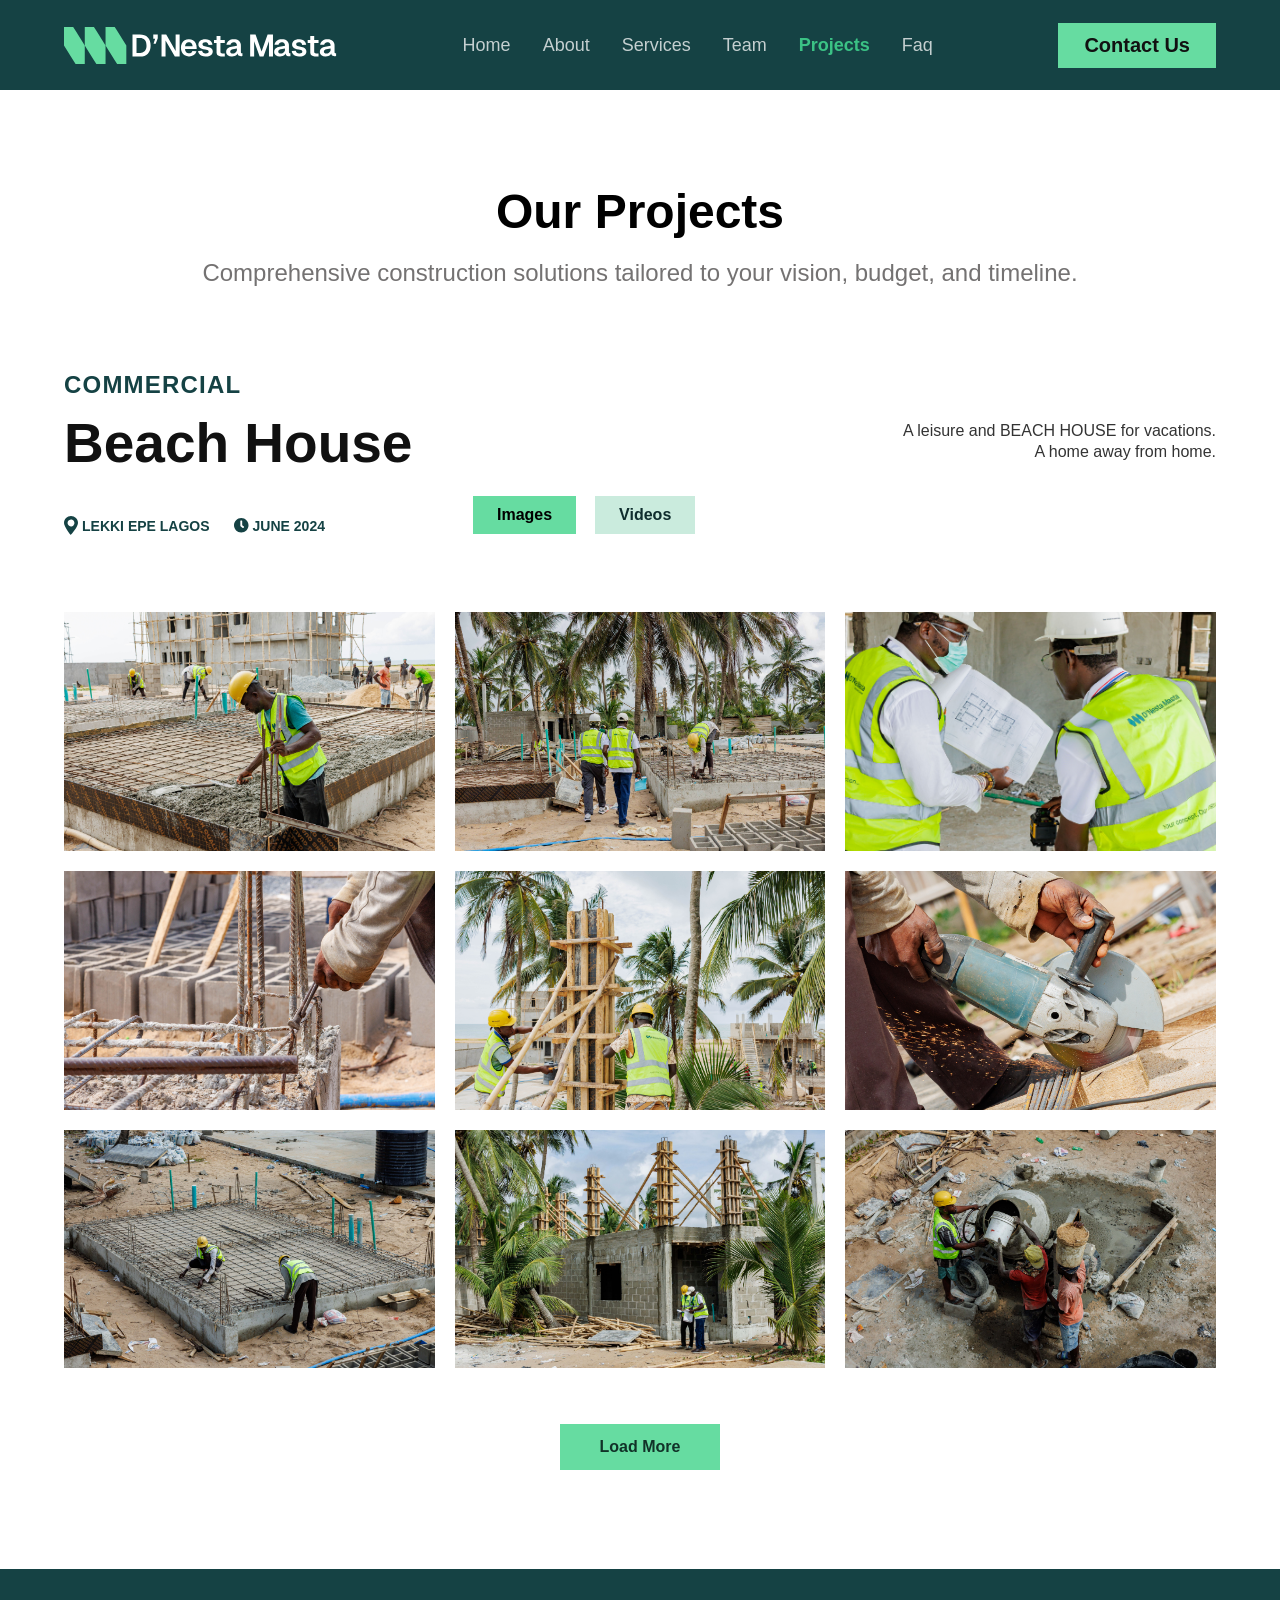
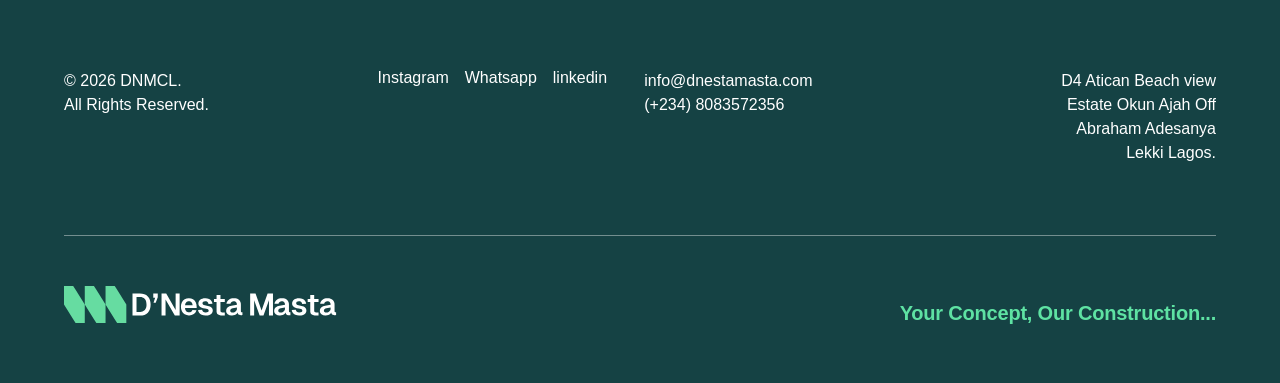
==== commit 5a8b6d8f: "commit changes" ====
--- a/project-1.html
+++ b/project-1.html
@@ -144,6 +144,8 @@
                     <li><a href="https://twitter.com" target="_blank" rel="noopener">Twitter</a></li> -->
                     <li><a href="https://www.instagram.com/dnestamasta?igsh=MWFvYWszMWZ0OTNudQ%3D%3D&utm_source=qr" target="_blank" rel="noopener">Instagram</a></li>
                     <li><a href="https://wa.me/2349063449736" target="_blank" rel="noopener">Whatsapp</a></li>
+                    <li><a href="https://www.linkedin.com/in/d-nesta-masta-construction-company-in-lagos-nigeria-8b9480432?utm_source=share_via&utm_content=profile&utm_medium=member_ios" target="_blank" rel="noopener">linkedin</a></li>
+                    
                 </ul>
                 </div>
                 <div class="footer-grid-col col-contact">
--- a/css/styles.css
+++ b/css/styles.css
@@ -150,7 +150,7 @@
 .site-header {
     background-color: var(--clr-teal-bg);
     width: 100%;
-    height: 82px; /* Fixed premium desktop rhythm height */
+    height:90px; 
     display: flex;
     align-items: center;
     position: fixed;
@@ -524,7 +524,7 @@
 /* Scalable Typography */
 .metric-num-display {
     color: var(--clr-teal-bg);
-    font-size: clamp(32px, 3.2vw, 56px); /* Shrinks gracefully as screen narrows */
+    font-size: clamp(32px, 3.2vw, 56px); /* Shrinks gracefully as screen narrow */
     font-weight: 900;
     letter-spacing: -0.02em;
     line-height: 1;
@@ -1411,7 +1411,7 @@
 
 /* High Contrast CTA Interface Trigger Button */
 .btn-faq-billboard-cta {
-    background-color: #154244;
+    background-color: var(--clr-teal-bg);
     color: #FFFFFF;
     text-decoration: none;
     font-size: 20px;
@@ -1424,7 +1424,7 @@
 }
 
 .btn-faq-billboard-cta:hover {
-    background-color: #0F2D2D;
+    background-color: var(--clr-mint-accent);
 }
 
 /* ==========================================================================
@@ -3161,7 +3161,7 @@
         padding: 30px 30px !important; /* Mobile-optimized card padding */
         
         /* Keep your exact desktop aspect-ratio and clip-path */
-        aspect-ratio: 1 / 1 !important; 
+        aspect-ratio: auto !important; 
         clip-path: polygon(60px 0%, 100% 0%, 100% calc(100% - 40px), calc(100% - 60px) 100%, 0% 100%, 0% 40px) !important;
         
         /* Clear desktop hover transforms */
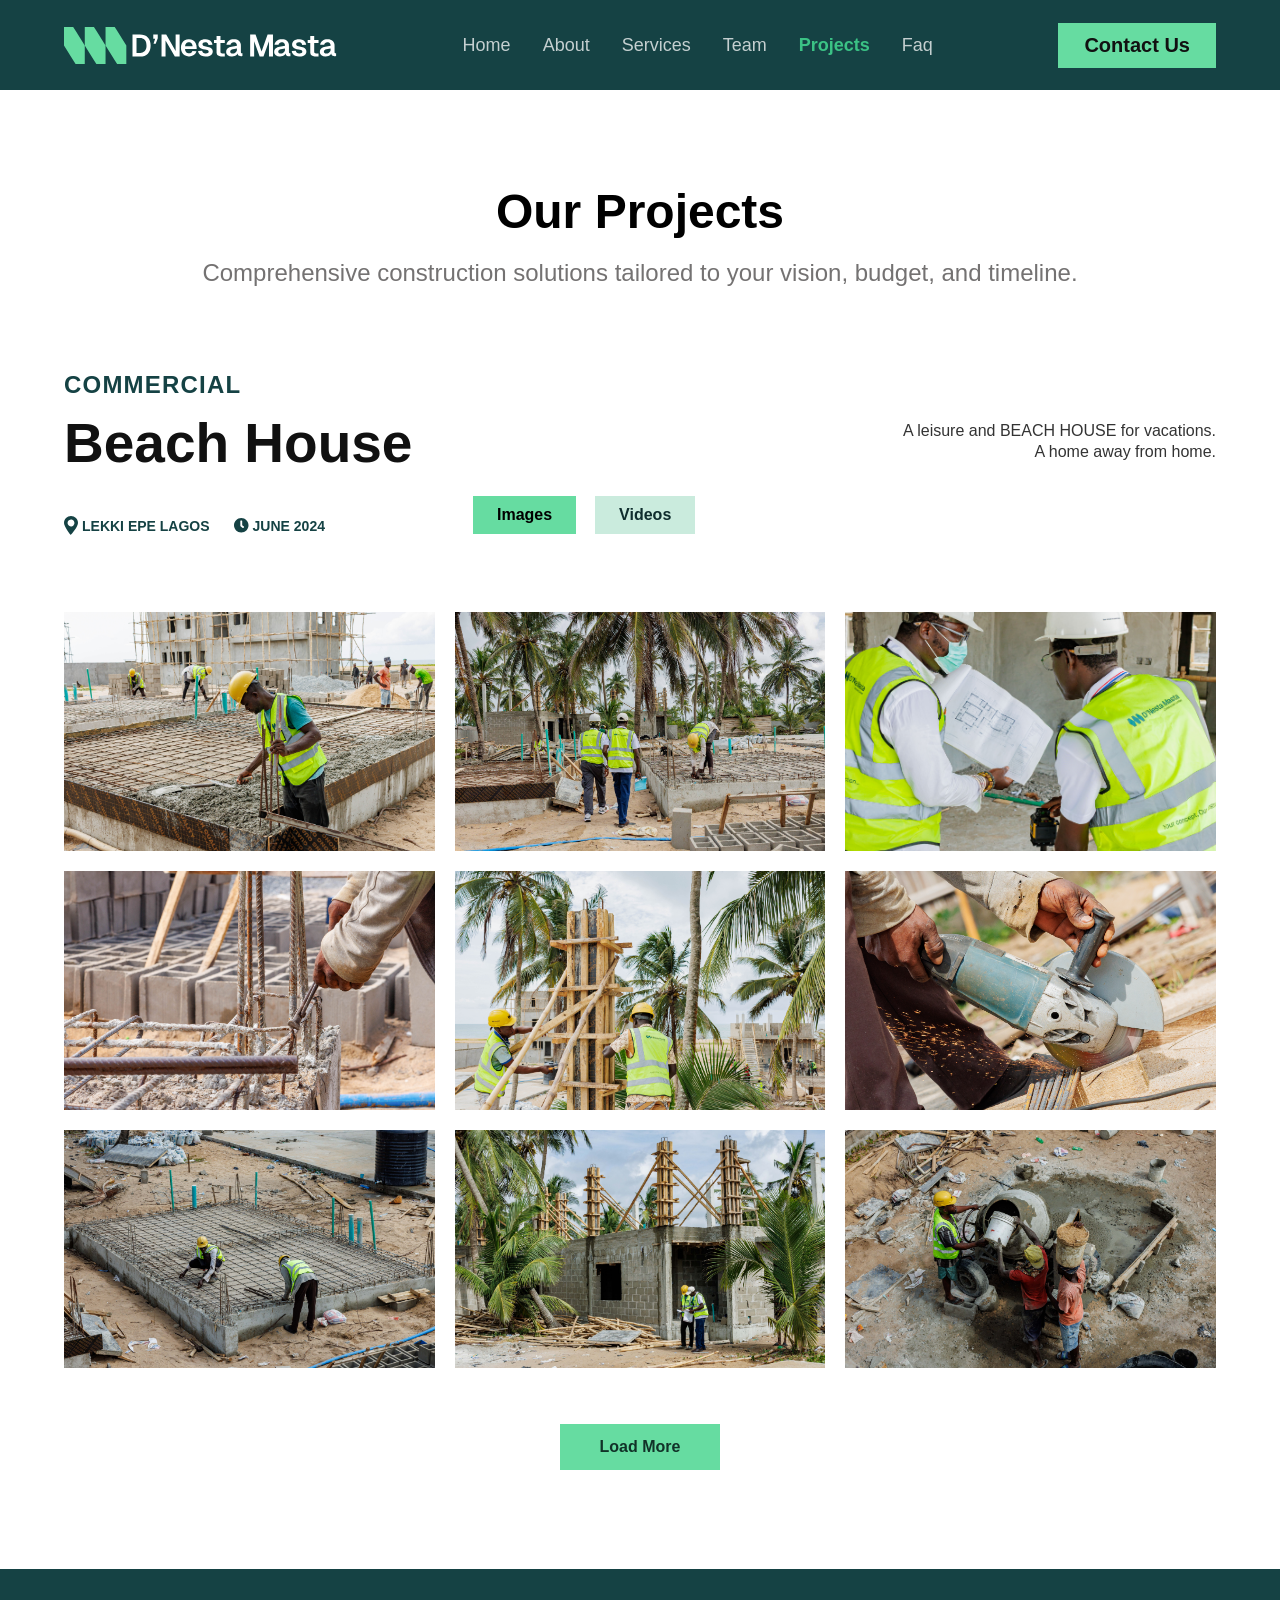
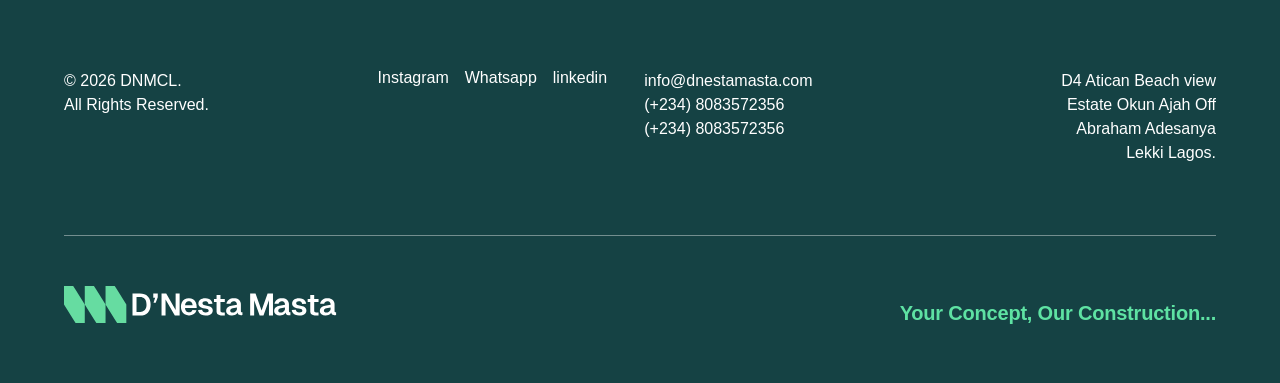
==== commit 12baa2a0: "commit changes" ====
--- a/project-1.html
+++ b/project-1.html
@@ -151,7 +151,8 @@
                 <div class="footer-grid-col col-contact">
                     <p>
                         <a href="mailto:info@dnestamasta.com" class="footer-interactive-link">info@dnestamasta.com</a><br>
-                        <a href="tel:+2348083572356" class="footer-interactive-link">(+234) 8083572356</a>
+                        <a href="tel:+2348083572356" class="footer-interactive-link">(+234) 8083572356</a><br>
+                        <a href="tel:+2349063449736" class="footer-interactive-link">(+234) 8083572356</a>
                     </p>
                 </div>
                 <div class="footer-grid-col col-address">
--- a/css/styles.css
+++ b/css/styles.css
@@ -3127,7 +3127,7 @@
         scroll-snap-type: x mandatory !important;
         
         padding-left: 22px !important;
-        padding-right: 0 !important;
+        padding-right: 0px !important;
         scroll-padding-left: 22px !important;
         
         gap: 16px !important;
@@ -3169,6 +3169,15 @@
         margin: 0 !important;
     }
 
+    .services-desktop-grid .scroll-spacer {
+        flex: 0 0 22px !important;
+        width: 22px !important;
+        min-width: 22px !important;
+        height: 1px !important;
+        visibility: hidden !important;
+        pointer-events: none !important;
+    }
+
     /* When expanded by your JS, break the aspect-ratio exactly like on desktop */
     .service-custom-card.is-expanded-card {
         aspect-ratio: auto !important; /* Forces the card height to transition smoothly with the text wrapper */
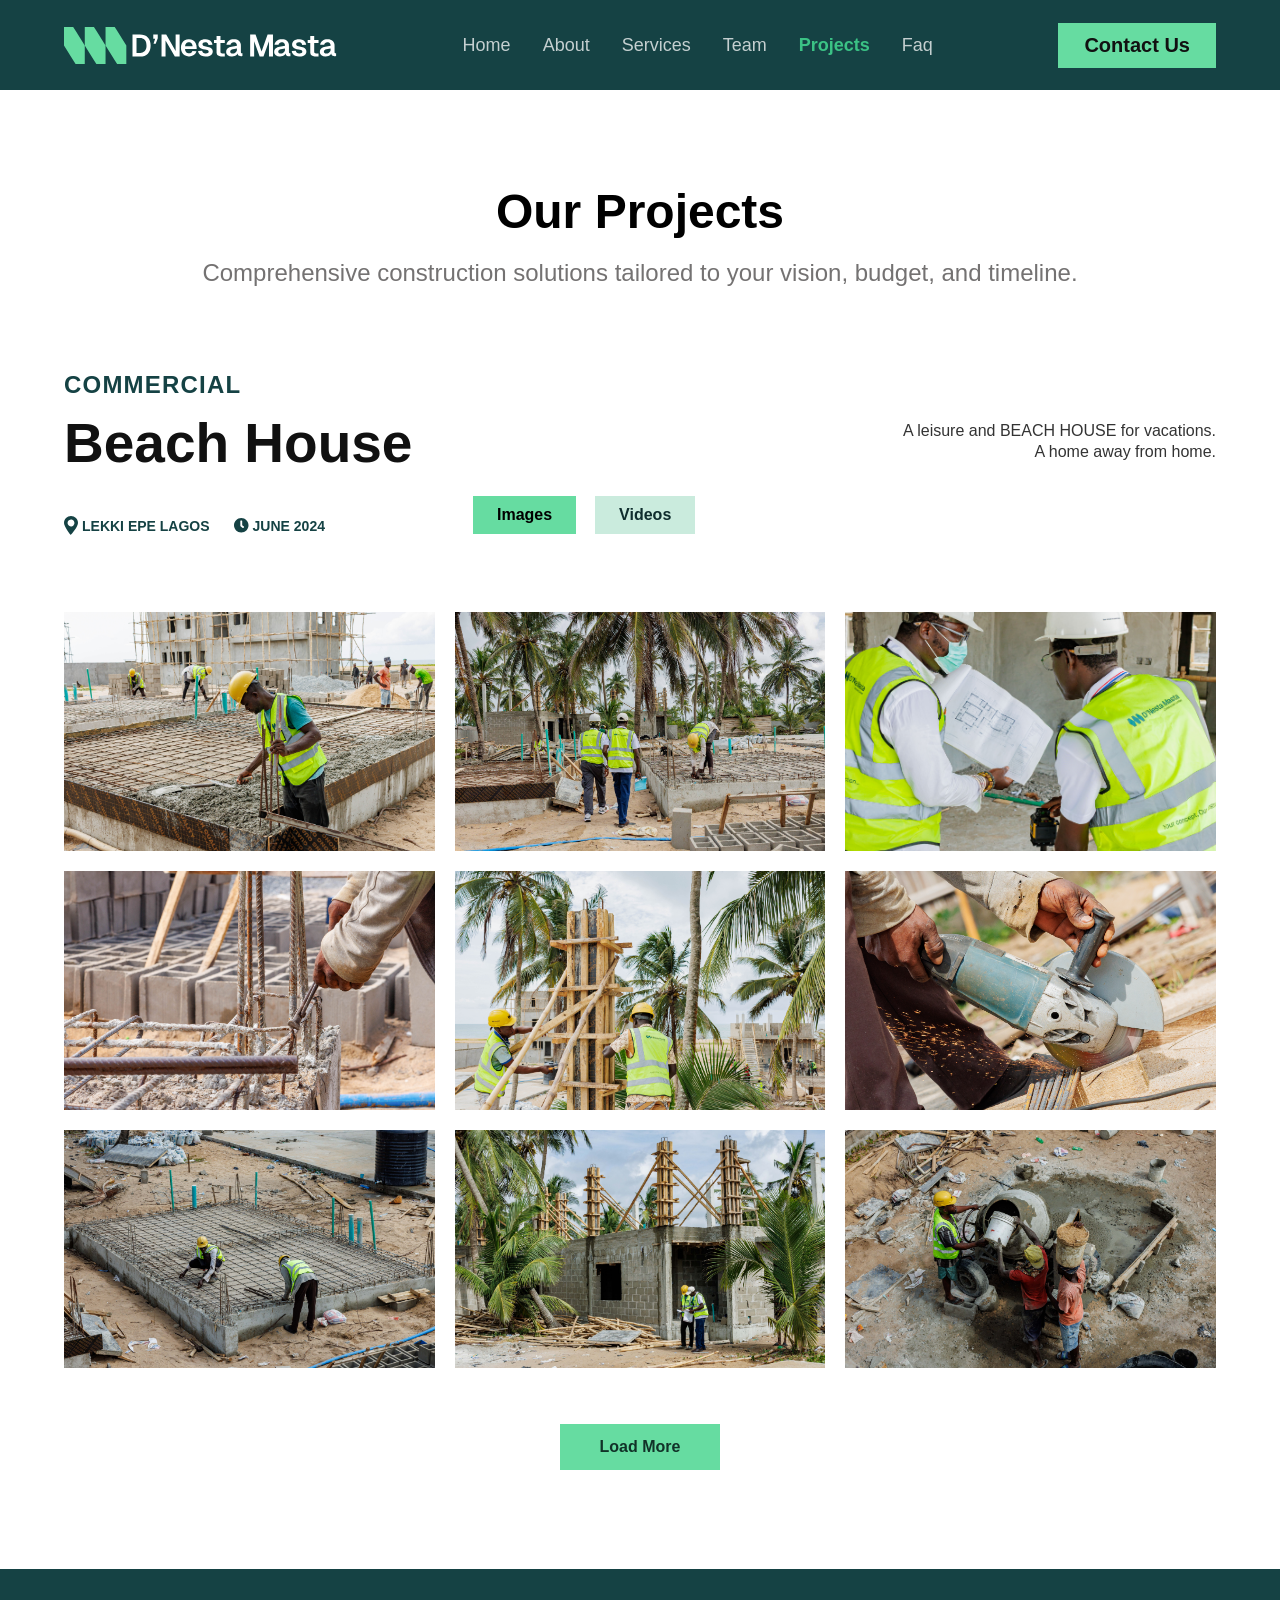
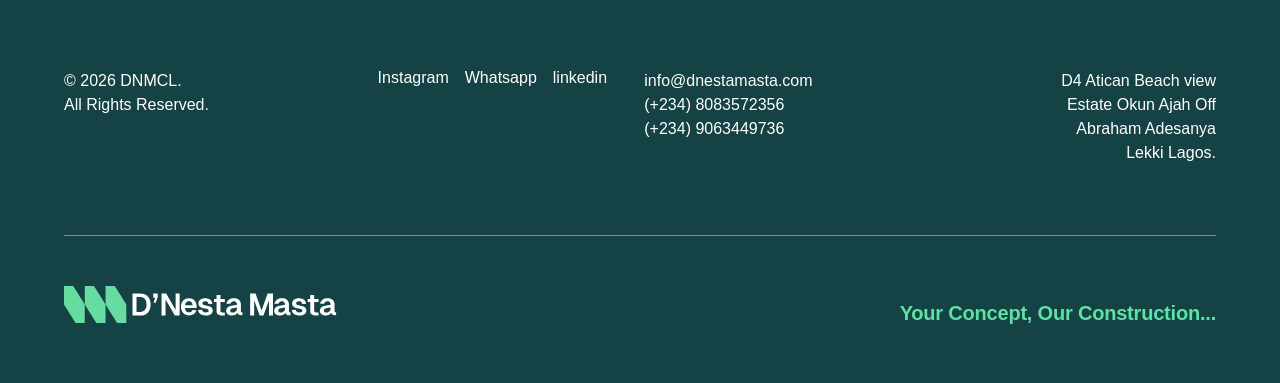
==== commit 040647c8: "commit" ====
--- a/project-1.html
+++ b/project-1.html
@@ -152,7 +152,7 @@
                     <p>
                         <a href="mailto:info@dnestamasta.com" class="footer-interactive-link">info@dnestamasta.com</a><br>
                         <a href="tel:+2348083572356" class="footer-interactive-link">(+234) 8083572356</a><br>
-                        <a href="tel:+2349063449736" class="footer-interactive-link">(+234) 8083572356</a>
+                        <a href="tel:+2349063449736" class="footer-interactive-link">(+234) 9063449736</a>
                     </p>
                 </div>
                 <div class="footer-grid-col col-address">
